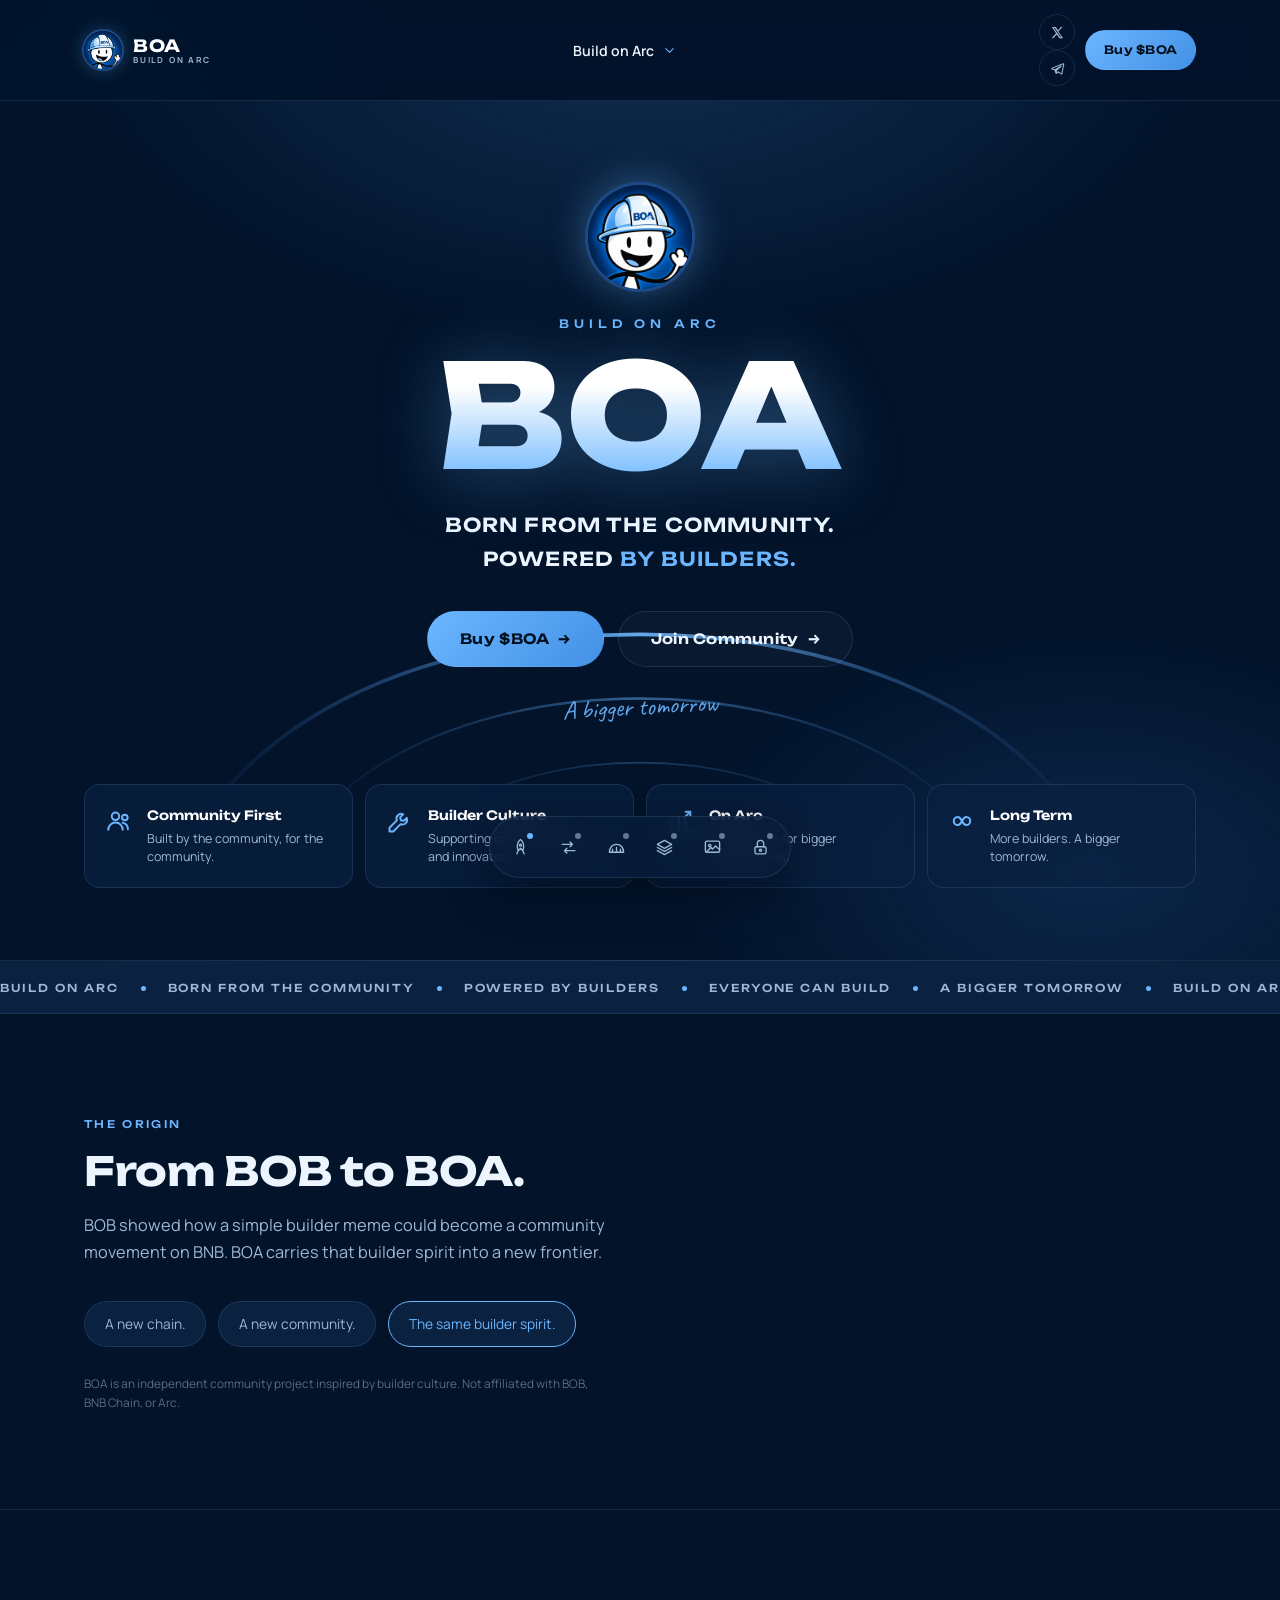
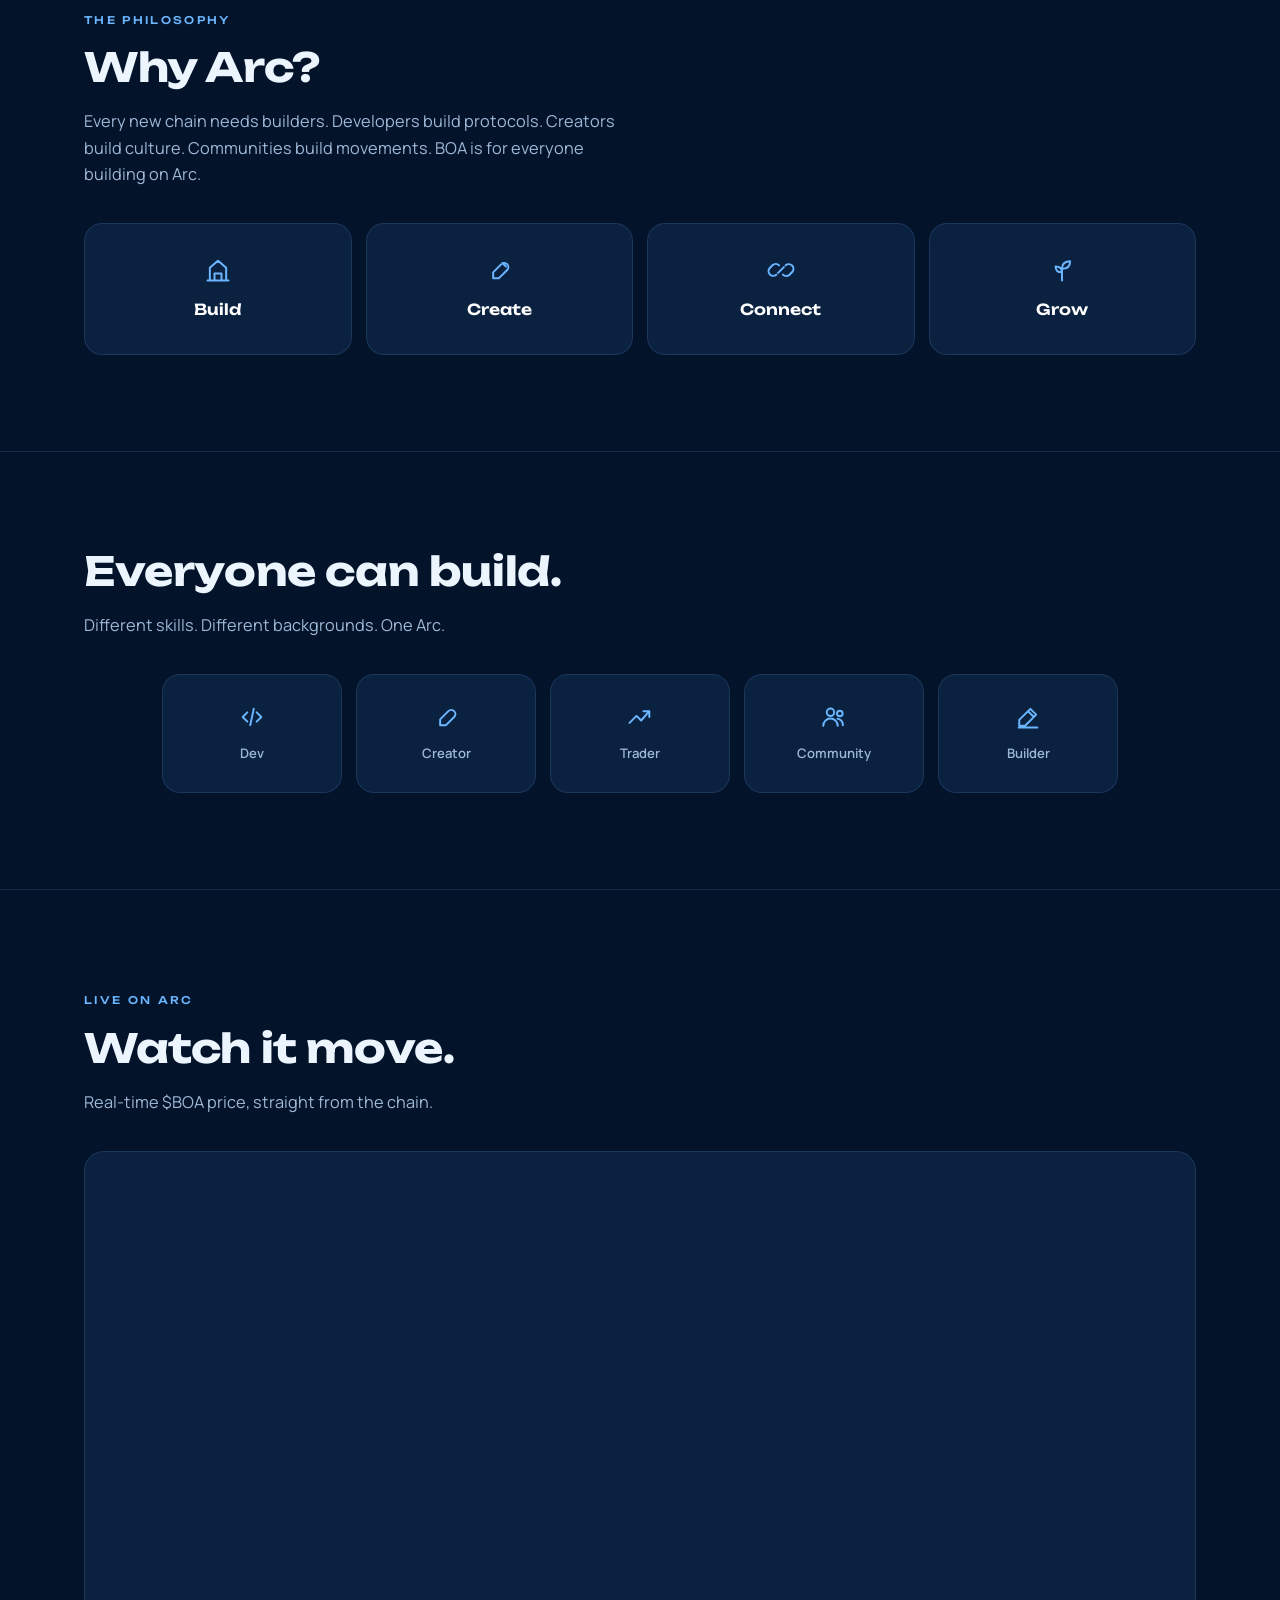
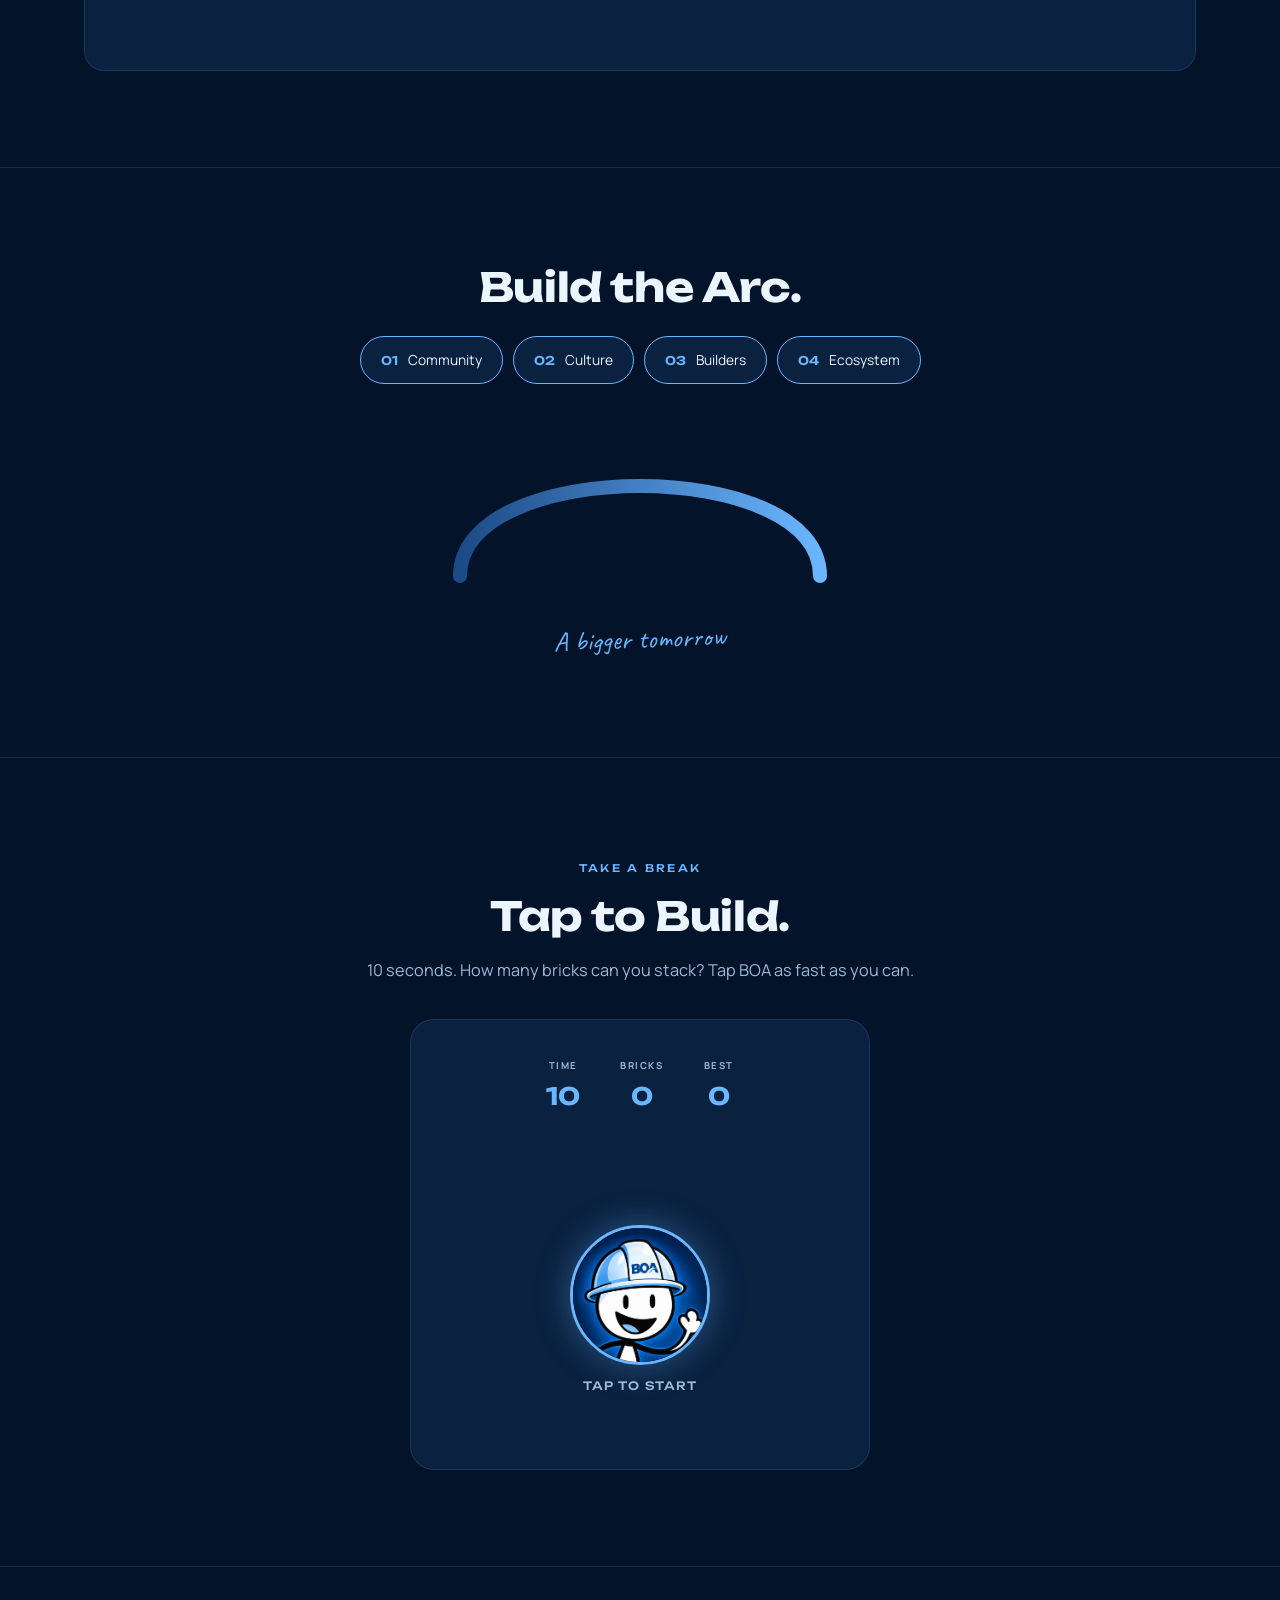
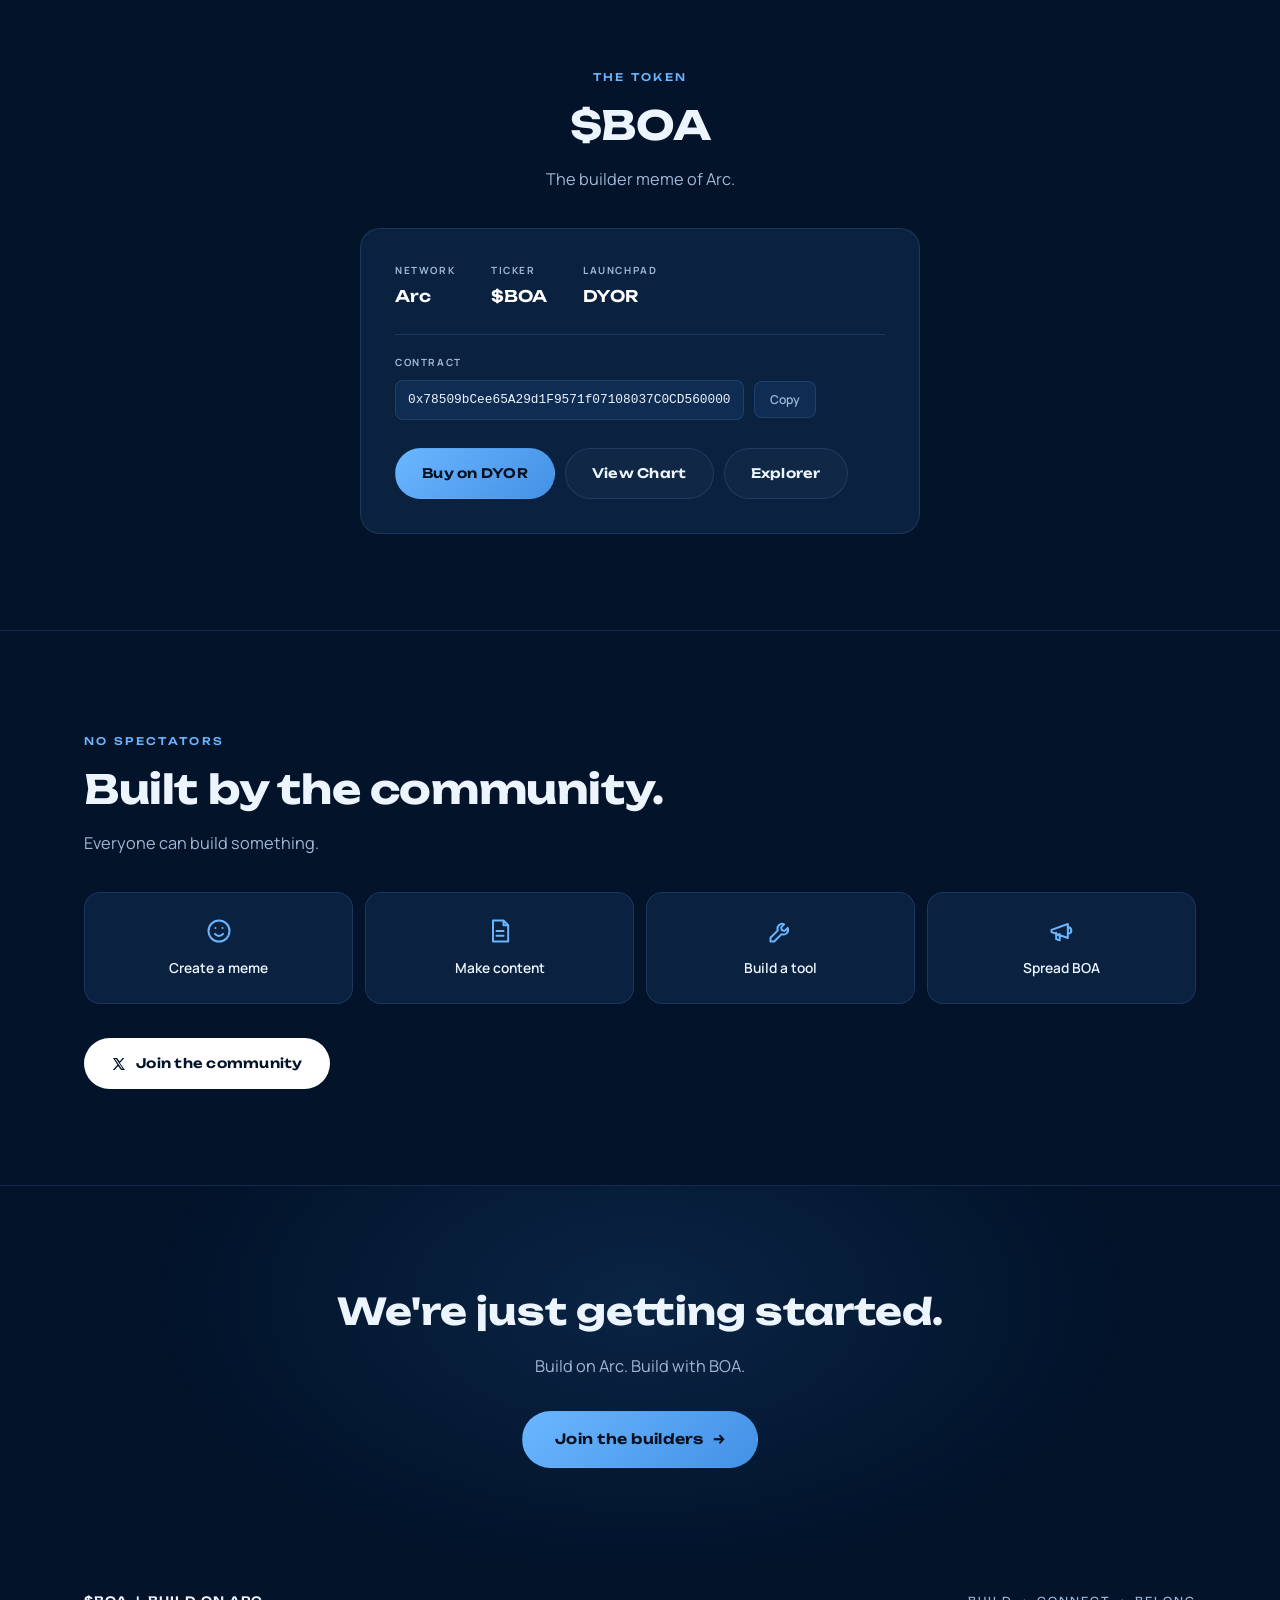
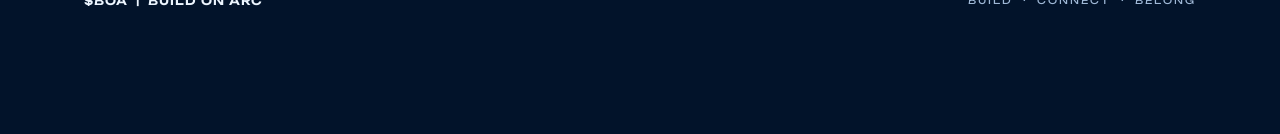
==== index.html @ 0dcde35c "Add floating utility dock + cache-busting (the screenshots were showing a stale deploy) New floating" ====
<!DOCTYPE html>
<html lang="en">
<head>
<meta charset="UTF-8">
<meta name="viewport" content="width=device-width, initial-scale=1">
<title>BOA — Build On Arc</title>
<meta name="description" content="BOA is a community builder-meme on Circle's Arc chain. Born from the community, powered by builders.">
<meta property="og:title" content="BOA — Build On Arc">
<meta property="og:description" content="Born from the community. Powered by builders. Built on Arc.">
<meta property="og:image" content="images/mascot.jpg">
<meta property="og:type" content="website">
<meta name="twitter:card" content="summary_large_image">
<link rel="icon" href="images/favicon.png">
<link rel="preconnect" href="https://fonts.googleapis.com">
<link rel="preconnect" href="https://fonts.gstatic.com" crossorigin>
<link href="https://fonts.googleapis.com/css2?family=Unbounded:wght@500;600;700;800&family=Manrope:wght@400;500;600;700&family=Caveat:wght@600&display=swap" rel="stylesheet">
<link rel="stylesheet" href="style.css?v=3">
</head>
<body>

<div class="bg-glow bg-glow-1" aria-hidden="true"></div>
<div class="bg-glow bg-glow-2" aria-hidden="true"></div>

<header class="site-header" id="top">
  <div class="header-inner">
    <a class="brand" href="#top">
      <img class="brand-icon" src="images/favicon.png" alt="">
      <span class="brand-text"><span class="brand-mark">BOA</span><span class="brand-tag">BUILD ON ARC</span></span>
    </a>

    <div class="nav-dropdown" id="nav-dropdown">
      <button type="button" class="nav-dropdown-trigger" id="nav-dropdown-trigger" aria-expanded="false" aria-controls="nav-dropdown-panel">
        Build on Arc
        <svg viewBox="0 0 24 24" class="ic nav-caret"><path d="M6 9l6 6 6-6"/></svg>
      </button>
      <div class="nav-dropdown-panel" id="nav-dropdown-panel">
        <div class="nav-dropdown-head">
          <span class="nav-dropdown-eyebrow">Day 1 — building in public</span>
          <p class="nav-dropdown-lede">One utility at a time, over the next month. Build → test → ship → repeat.</p>
        </div>
        <div class="nav-dropdown-list">
          <div class="nav-item">
            <svg viewBox="0 0 24 24" class="ic ic-lg"><path d="M12 2c2.5 2 4 5.5 4 9 0 1.8-.5 3.4-1.3 4.7L12 13l-2.7 2.7C8.5 14.4 8 12.8 8 11c0-3.5 1.5-7 4-9z"/><circle cx="12" cy="9" r="1.3"/><path d="M9 16l-1.5 4M15 16l1.5 4"/></svg>
            <div class="nav-item-body">
              <span class="nav-item-title">Launchpad<span class="status-badge status-soon">Coming soon</span></span>
              <span class="nav-item-text">Launch infrastructure for new tokens on Arc.</span>
            </div>
          </div>
          <div class="nav-item">
            <svg viewBox="0 0 24 24" class="ic ic-lg"><rect x="3" y="4" width="18" height="14" rx="2"/><circle cx="8.5" cy="9.5" r="1.5"/><path d="M21 15l-5-5-4 4-2-2-6 6"/></svg>
            <div class="nav-item-body">
              <span class="nav-item-title">NFT Tools<span class="status-badge status-progress">Under construction</span></span>
              <span class="nav-item-text">Creation and launch tools for NFTs on Arc.</span>
            </div>
          </div>
          <div class="nav-item">
            <svg viewBox="0 0 24 24" class="ic ic-lg"><path d="M4 8h13M17 8l-3-3M17 8l-3 3M20 16H7M7 16l3 3M7 16l3-3"/></svg>
            <div class="nav-item-body">
              <span class="nav-item-title">Swap<span class="status-badge status-progress">Under construction</span></span>
              <span class="nav-item-text">A simple, native way to trade on Arc.</span>
            </div>
          </div>
          <div class="nav-item">
            <svg viewBox="0 0 24 24" class="ic ic-lg"><path d="M3 18c0-6 4-10 9-10s9 4 9 10M3 18h18M7 18v-4M12 18v-6M17 18v-4"/></svg>
            <div class="nav-item-body">
              <span class="nav-item-title">Bridge<span class="status-badge status-progress">Under construction</span></span>
              <span class="nav-item-text">Move assets in and out of Arc.</span>
            </div>
          </div>
          <div class="nav-item">
            <svg viewBox="0 0 24 24" class="ic ic-lg"><path d="M12 3 3 8l9 5 9-5-9-5z"/><path d="M3 12l9 5 9-5"/><path d="M3 16l9 5 9-5"/></svg>
            <div class="nav-item-body">
              <span class="nav-item-title">Staking<span class="status-badge status-progress">Under construction</span></span>
              <span class="nav-item-text">Put assets to work on Arc.</span>
            </div>
          </div>
          <div class="nav-item">
            <svg viewBox="0 0 24 24" class="ic ic-lg"><rect x="5" y="11" width="14" height="9" rx="2"/><path d="M8 11V7a4 4 0 0 1 8 0v4"/><circle cx="12" cy="15.5" r="1.4"/></svg>
            <div class="nav-item-body">
              <span class="nav-item-title">Lockups &amp; Vesting<span class="status-badge status-progress">Under construction</span></span>
              <span class="nav-item-text">Token lockups and vesting schedules.</span>
            </div>
          </div>
        </div>
        <a class="nav-dropdown-foot" href="https://x.com/BOAonarc" target="_blank" rel="noopener">
          Follow the build on X
          <svg viewBox="0 0 24 24" class="ic ic-fill"><path d="M17.2 3H20l-6.6 7.5L21 21h-5.8l-4.6-6-5.2 6H2.6l7-8L3 3h6l4.1 5.4L17.2 3zm-1 16h1.6L7.7 4.6H6L16.2 19z"/></svg>
        </a>
      </div>
    </div>

    <div class="header-actions">
      <div class="header-socials">
        <a class="icon-btn" href="https://x.com/BOAonarc" target="_blank" rel="noopener" aria-label="BOA on X">
          <svg viewBox="0 0 24 24" class="ic ic-fill"><path d="M17.2 3H20l-6.6 7.5L21 21h-5.8l-4.6-6-5.2 6H2.6l7-8L3 3h6l4.1 5.4L17.2 3zm-1 16h1.6L7.7 4.6H6L16.2 19z"/></svg>
        </a>
        <a class="icon-btn" href="https://t.me/BOAonarc" target="_blank" rel="noopener" aria-label="BOA on Telegram">
          <svg viewBox="0 0 24 24" class="ic"><path d="M21 4.5 3.3 11.4c-.9.35-.86 1.1.05 1.35l4.4 1.37 1.68 5.15c.25.7.9.77 1.37.3l2.4-2.34 4.6 3.4c.62.38 1.2.14 1.37-.6L21.9 5.6c.22-.9-.32-1.36-.9-1.1zM8.3 13.9l9.1-5.7c.4-.25.5-.1.2.17l-7.4 6.7-.3 3.1-1.6-4.27z"/></svg>
        </a>
      </div>
      <a class="btn btn-primary btn-small" href="https://dyorswap.org/token?address=0x78509bCee65A29d1F9571f07108037C0CD560000&chainId=5042" target="_blank" rel="noopener">Buy $BOA</a>
    </div>
  </div>
</header>

<!-- ============ HERO — fully coded, no artwork image ============ -->
<section class="hero">
  <div class="hero-arc" aria-hidden="true">
    <svg viewBox="0 0 900 420" preserveAspectRatio="xMidYMax meet">
      <defs>
        <linearGradient id="heroArcGrad" x1="0" y1="1" x2="1" y2="1">
          <stop offset="0" stop-color="#1c4a86" stop-opacity=".0"/>
          <stop offset=".5" stop-color="#6bb6ff"/>
          <stop offset="1" stop-color="#1c4a86" stop-opacity=".0"/>
        </linearGradient>
      </defs>
      <path d="M60 420 C 60 60, 840 60, 840 420" fill="none" stroke="url(#heroArcGrad)" stroke-width="3"/>
      <path d="M140 420 C 140 130, 760 130, 760 420" fill="none" stroke="url(#heroArcGrad)" stroke-width="2" opacity=".55"/>
      <path d="M220 420 C 220 200, 680 200, 680 420" fill="none" stroke="url(#heroArcGrad)" stroke-width="1.5" opacity=".3"/>
    </svg>
  </div>

  <div class="wrap hero-inner">
    <img class="hero-mascot" src="images/favicon.png" alt="BOA mascot">
    <div class="hero-kicker">Build on Arc</div>
    <h1 class="hero-wordmark">BOA</h1>
    <p class="hero-sub">Born from the community.<br>Powered <span>by builders.</span></p>
    <div class="hero-cta-row">
      <a class="btn btn-primary btn-large" href="https://dyorswap.org/token?address=0x78509bCee65A29d1F9571f07108037C0CD560000&chainId=5042" target="_blank" rel="noopener">Buy $BOA <span class="btn-arrow">→</span></a>
      <a class="btn btn-ghost btn-large" href="https://t.me/BOAonarc" target="_blank" rel="noopener">Join Community <span class="btn-arrow">→</span></a>
    </div>
    <div class="hero-script">A bigger tomorrow</div>
  </div>

  <div class="wrap">
    <div class="hero-cards">
      <div class="hero-card">
        <svg viewBox="0 0 24 24" class="ic ic-lg"><circle cx="9" cy="8" r="3.2"/><path d="M2.8 19.5c0-3.4 2.8-6.2 6.2-6.2s6.2 2.8 6.2 6.2"/><circle cx="17" cy="9" r="2.4"/><path d="M15 13.4c2.6.6 4.6 2.9 4.6 5.7"/></svg>
        <div class="hero-card-body"><span class="hero-card-title">Community First</span><span class="hero-card-text">Built by the community, for the community.</span></div>
      </div>
      <div class="hero-card">
        <svg viewBox="0 0 24 24" class="ic ic-lg"><path d="M14.7 6.3a4 4 0 0 0-5.4 5.2L3 17.8V21h3.2l6.3-6.3a4 4 0 0 0 5.2-5.4l-2.6 2.6-2.4-.6-.6-2.4 2.6-2.6z"/></svg>
        <div class="hero-card-body"><span class="hero-card-title">Builder Culture</span><span class="hero-card-text">Supporting creators, builders and innovators.</span></div>
      </div>
      <div class="hero-card">
        <svg viewBox="0 0 24 24" class="ic ic-lg"><path d="M4 20V14M10 20V9M16 20V12M22 20H2M16 4l4 0 0 4M20 4l-6 6"/></svg>
        <div class="hero-card-body"><span class="hero-card-title">On Arc</span><span class="hero-card-text">A new home for bigger opportunities.</span></div>
      </div>
      <div class="hero-card">
        <svg viewBox="0 0 24 24" class="ic ic-lg"><path d="M8.5 8.5c-4.7 0-4.7 7 0 7 3.5 0 3.5-7 7-7 4.7 0 4.7 7 0 7-3.5 0-3.5-7-7-7z"/></svg>
        <div class="hero-card-body"><span class="hero-card-title">Long Term</span><span class="hero-card-text">More builders. A bigger tomorrow.</span></div>
      </div>
    </div>
  </div>
</section>

<!-- ============ MARQUEE ============ -->
<div class="marquee" aria-hidden="true">
  <div class="marquee-track">
    <span>Build on Arc</span><span class="dot"></span>
    <span>Born from the community</span><span class="dot"></span>
    <span>Powered by builders</span><span class="dot"></span>
    <span>Everyone can build</span><span class="dot"></span>
    <span>A bigger tomorrow</span><span class="dot"></span>
    <span>Build on Arc</span><span class="dot"></span>
    <span>Born from the community</span><span class="dot"></span>
    <span>Powered by builders</span><span class="dot"></span>
    <span>Everyone can build</span><span class="dot"></span>
    <span>A bigger tomorrow</span><span class="dot"></span>
  </div>
</div>

<!-- ============ STORY — why BOA ============ -->
<section class="section story-section reveal" id="story">
  <div class="wrap">
    <span class="eyebrow">The origin</span>
    <h2 class="section-title">From BOB to BOA.</h2>
    <p class="lede">BOB showed how a simple builder meme could become a community movement on BNB. BOA carries that builder spirit into a new frontier.</p>
    <div class="story-row">
      <div class="story-chip">A new chain.</div>
      <div class="story-chip">A new community.</div>
      <div class="story-chip story-chip-accent">The same builder spirit.</div>
    </div>
    <p class="disclaimer">BOA is an independent community project inspired by builder culture. Not affiliated with BOB, BNB Chain, or Arc.</p>
  </div>
</section>

<!-- ============ WHY ARC ============ -->
<section class="section why-section reveal">
  <div class="wrap">
    <span class="eyebrow">The philosophy</span>
    <h2 class="section-title">Why Arc?</h2>
    <p class="lede">Every new chain needs builders. Developers build protocols. Creators build culture. Communities build movements. BOA is for everyone building on Arc.</p>
    <div class="pillar-row">
      <div class="pillar-card">
        <svg viewBox="0 0 24 24" class="ic ic-lg"><path d="M3 21h18M5 21V10l7-6 7 6v11M9 21v-6h6v6"/></svg>
        <span class="pillar-word">Build</span>
      </div>
      <div class="pillar-card">
        <svg viewBox="0 0 24 24" class="ic ic-lg"><path d="M12 19l7-7a3.5 3.5 0 0 0-5-5l-7 7v5h5zM15 6l3 3"/></svg>
        <span class="pillar-word">Create</span>
      </div>
      <div class="pillar-card">
        <svg viewBox="0 0 24 24" class="ic ic-lg"><path d="M9.5 14.5 14.5 9.5M8 16a4 4 0 0 1-5.6-5.7l2.3-2.4A4 4 0 0 1 10.4 8M16 8a4 4 0 0 1 5.6 5.7l-2.3 2.4a4 4 0 0 1-5.7-.1"/></svg>
        <span class="pillar-word">Connect</span>
      </div>
      <div class="pillar-card">
        <svg viewBox="0 0 24 24" class="ic ic-lg"><path d="M12 21V11M12 11c0-4 2.5-6.5 7-6.5 0 4-2.5 6.5-7 6.5zM12 14c0-3-2-5-5.5-5 0 3 2 5 5.5 5z"/></svg>
        <span class="pillar-word">Grow</span>
      </div>
    </div>
  </div>
</section>

<!-- ============ BUILDER ROLES ============ -->
<section class="section builder-section reveal">
  <div class="wrap">
    <h2 class="section-title">Everyone can build.</h2>
    <p class="lede">Different skills. Different backgrounds. One Arc.</p>
    <div class="role-row">
      <div class="role-card">
        <svg viewBox="0 0 24 24" class="ic ic-lg"><path d="M8 8 4 12l4 4M16 8l4 4-4 4M13.5 5l-3 14"/></svg>
        <span class="role-label">Dev</span>
      </div>
      <div class="role-card">
        <svg viewBox="0 0 24 24" class="ic ic-lg"><path d="M12 19l7-7a3.5 3.5 0 0 0-5-5l-7 7v5h5z"/></svg>
        <span class="role-label">Creator</span>
      </div>
      <div class="role-card">
        <svg viewBox="0 0 24 24" class="ic ic-lg"><path d="M3 17l6-6 4 4 7-8M20 7h-5M20 7v5"/></svg>
        <span class="role-label">Trader</span>
      </div>
      <div class="role-card">
        <svg viewBox="0 0 24 24" class="ic ic-lg"><circle cx="9" cy="8" r="3.2"/><path d="M2.8 19.5c0-3.4 2.8-6.2 6.2-6.2s6.2 2.8 6.2 6.2"/><circle cx="17" cy="9" r="2.4"/><path d="M15 13.4c2.6.6 4.6 2.9 4.6 5.7"/></svg>
        <span class="role-label">Community</span>
      </div>
      <div class="role-card">
        <svg viewBox="0 0 24 24" class="ic ic-lg"><path d="M14 5l5 5-9.5 9.5H4.5V14.5L14 5zM12 7l5 5M4 21h16"/></svg>
        <span class="role-label">Builder</span>
      </div>
    </div>
  </div>
</section>

<!-- ============ LIVE CHART ============ -->
<section class="section chart-section reveal" id="chart">
  <div class="wrap">
    <span class="eyebrow">Live on Arc</span>
    <h2 class="section-title">Watch it move.</h2>
    <p class="lede">Real-time $BOA price, straight from the chain.</p>
    <div class="chart-frame">
      <iframe
        src="https://dexscreener.com/arc/0x78509bcee65a29d1f9571f07108037c0cd560000?embed=1&theme=dark&trades=0&info=0"
        title="$BOA live chart" loading="lazy"></iframe>
    </div>
  </div>
</section>

<!-- ============ BUILD THE ARC — scroll reveal ============ -->
<section class="section arc-build-section reveal" id="build">
  <div class="wrap">
    <h2 class="section-title">Build the Arc.</h2>
    <div class="arc-steps" id="arc-steps">
      <div class="arc-step"><span class="arc-step-num">01</span><span class="arc-step-label">Community</span></div>
      <div class="arc-step"><span class="arc-step-num">02</span><span class="arc-step-label">Culture</span></div>
      <div class="arc-step"><span class="arc-step-num">03</span><span class="arc-step-label">Builders</span></div>
      <div class="arc-step"><span class="arc-step-num">04</span><span class="arc-step-label">Ecosystem</span></div>
    </div>
    <div class="arc-graphic" aria-hidden="true">
      <svg viewBox="0 0 400 160" class="arc-svg"><path d="M20 150 C 20 30, 380 30, 380 150" fill="none" stroke="url(#arcGrad)" stroke-width="14" stroke-linecap="round"/><defs><linearGradient id="arcGrad" x1="0" y1="0" x2="1" y2="0"><stop offset="0" stop-color="#1c4a86"/><stop offset="1" stop-color="#6bb6ff"/></linearGradient></defs></svg>
    </div>
    <p class="arc-tagline">A bigger tomorrow</p>
  </div>
</section>

<!-- ============ MINI GAME ============ -->
<section class="section game-section reveal" id="play">
  <div class="wrap">
    <span class="eyebrow">Take a break</span>
    <h2 class="section-title">Tap to Build.</h2>
    <p class="lede">10 seconds. How many bricks can you stack? Tap BOA as fast as you can.</p>

    <div class="game-box">
      <div class="game-stats">
        <div class="game-stat"><span class="game-stat-label">Time</span><span class="game-stat-value" id="game-time">10</span></div>
        <div class="game-stat"><span class="game-stat-label">Bricks</span><span class="game-stat-value" id="game-score">0</span></div>
        <div class="game-stat"><span class="game-stat-label">Best</span><span class="game-stat-value" id="game-best">0</span></div>
      </div>

      <div class="game-tower" id="game-tower"></div>

      <button type="button" class="game-tap" id="game-tap">
        <img src="images/mascot.jpg" alt="Tap BOA to build" id="game-mascot">
        <span class="game-tap-hint" id="game-hint">Tap to start</span>
      </button>

      <p class="game-result" id="game-result"></p>
    </div>
  </div>
</section>

<!-- ============ $BOA TOKEN ============ -->
<section class="section token-section reveal" id="token">
  <div class="wrap">
    <span class="eyebrow">The token</span>
    <h2 class="section-title">$BOA</h2>
    <p class="lede">The builder meme of Arc.</p>

    <div class="token-card">
      <div class="token-row">
        <div class="token-field"><span class="token-field-label">Network</span><span class="token-field-value">Arc</span></div>
        <div class="token-field"><span class="token-field-label">Ticker</span><span class="token-field-value">$BOA</span></div>
        <div class="token-field"><span class="token-field-label">Launchpad</span><span class="token-field-value">DYOR</span></div>
      </div>
      <div class="token-ca-row">
        <span class="token-field-label">Contract</span>
        <div class="token-ca-line">
          <code class="token-ca" id="token-ca">0x78509bCee65A29d1F9571f07108037C0CD560000</code>
          <button type="button" class="btn-copy" id="copy-ca-btn">Copy</button>
        </div>
      </div>
      <div class="token-btn-row">
        <a class="btn btn-primary" href="https://dyorswap.org/token?address=0x78509bCee65A29d1F9571f07108037C0CD560000&chainId=5042" target="_blank" rel="noopener">Buy on DYOR</a>
        <a class="btn btn-ghost" href="#chart">View Chart</a>
        <a class="btn btn-ghost" href="https://explorer.arc.io/address/0x78509bCee65A29d1F9571f07108037C0CD560000" target="_blank" rel="noopener">Explorer</a>
      </div>
    </div>
  </div>
</section>

<!-- ============ COMMUNITY ============ -->
<section class="section community-section reveal" id="community">
  <div class="wrap">
    <span class="eyebrow">No spectators</span>
    <h2 class="section-title">Built by the community.</h2>
    <p class="lede">Everyone can build something.</p>
    <div class="community-grid">
      <div class="community-card">
        <svg viewBox="0 0 24 24" class="ic ic-lg"><circle cx="12" cy="12" r="9"/><path d="M8.5 14.5c1 1.2 2.2 1.8 3.5 1.8s2.5-.6 3.5-1.8M9 9.5h.01M15 9.5h.01"/></svg>
        Create a meme
      </div>
      <div class="community-card">
        <svg viewBox="0 0 24 24" class="ic ic-lg"><path d="M6 3h9l4 4v14H6zM15 3v4h4M9 12h6M9 16h6"/></svg>
        Make content
      </div>
      <div class="community-card">
        <svg viewBox="0 0 24 24" class="ic ic-lg"><path d="M14.7 6.3a4 4 0 0 0-5.4 5.2L3 17.8V21h3.2l6.3-6.3a4 4 0 0 0 5.2-5.4l-2.6 2.6-2.4-.6-.6-2.4 2.6-2.6z"/></svg>
        Build a tool
      </div>
      <div class="community-card">
        <svg viewBox="0 0 24 24" class="ic ic-lg"><path d="M3 11l14-5v12L3 13v-2zM17 8.5c2 .4 3 1.6 3 3s-1 2.6-3 3M7 13.5V19l3 1v-5.5"/></svg>
        Spread BOA
      </div>
    </div>
    <a class="btn btn-x" href="https://x.com/BOAonarc" target="_blank" rel="noopener">
      <svg viewBox="0 0 24 24" class="ic ic-fill"><path d="M17.2 3H20l-6.6 7.5L21 21h-5.8l-4.6-6-5.2 6H2.6l7-8L3 3h6l4.1 5.4L17.2 3zm-1 16h1.6L7.7 4.6H6L16.2 19z"/></svg>
      Join the community
    </a>
  </div>
</section>

<!-- ============ FINAL CTA ============ -->
<section class="section final-section reveal">
  <div class="wrap">
    <h2 class="final-title">We're just getting started.</h2>
    <p class="final-sub">Build on Arc. Build with BOA.</p>
    <a class="btn btn-primary btn-large" href="https://x.com/BOAonarc" target="_blank" rel="noopener">Join the builders <span class="btn-arrow">→</span></a>
  </div>
</section>

<!-- ============ Floating utility dock ============ -->
<nav class="dock" id="dock" aria-label="BOA utilities">
  <button type="button" class="dock-item" data-status="soon" aria-label="Launchpad — Coming soon">
    <svg viewBox="0 0 24 24" class="ic"><path d="M12 2c2.5 2 4 5.5 4 9 0 1.8-.5 3.4-1.3 4.7L12 13l-2.7 2.7C8.5 14.4 8 12.8 8 11c0-3.5 1.5-7 4-9z"/><circle cx="12" cy="9" r="1.3"/><path d="M9 16l-1.5 4M15 16l1.5 4"/></svg>
    <span class="dock-dot dock-dot-soon"></span>
    <span class="dock-tip">Launchpad<em>Coming soon</em></span>
  </button>
  <button type="button" class="dock-item" data-status="progress" aria-label="Swap — Under construction">
    <svg viewBox="0 0 24 24" class="ic"><path d="M4 8h13M17 8l-3-3M17 8l-3 3M20 16H7M7 16l3 3M7 16l3-3"/></svg>
    <span class="dock-dot"></span>
    <span class="dock-tip">Swap<em>Under construction</em></span>
  </button>
  <button type="button" class="dock-item" data-status="progress" aria-label="Bridge — Under construction">
    <svg viewBox="0 0 24 24" class="ic"><path d="M3 18c0-6 4-10 9-10s9 4 9 10M3 18h18M7 18v-4M12 18v-6M17 18v-4"/></svg>
    <span class="dock-dot"></span>
    <span class="dock-tip">Bridge<em>Under construction</em></span>
  </button>
  <button type="button" class="dock-item" data-status="progress" aria-label="Staking — Under construction">
    <svg viewBox="0 0 24 24" class="ic"><path d="M12 3 3 8l9 5 9-5-9-5z"/><path d="M3 12l9 5 9-5"/><path d="M3 16l9 5 9-5"/></svg>
    <span class="dock-dot"></span>
    <span class="dock-tip">Staking<em>Under construction</em></span>
  </button>
  <button type="button" class="dock-item" data-status="progress" aria-label="NFT Tools — Under construction">
    <svg viewBox="0 0 24 24" class="ic"><rect x="3" y="4" width="18" height="14" rx="2"/><circle cx="8.5" cy="9.5" r="1.5"/><path d="M21 15l-5-5-4 4-2-2-6 6"/></svg>
    <span class="dock-dot"></span>
    <span class="dock-tip">NFT Tools<em>Under construction</em></span>
  </button>
  <button type="button" class="dock-item" data-status="progress" aria-label="Lockups &amp; Vesting — Under construction">
    <svg viewBox="0 0 24 24" class="ic"><rect x="5" y="11" width="14" height="9" rx="2"/><path d="M8 11V7a4 4 0 0 1 8 0v4"/><circle cx="12" cy="15.5" r="1.4"/></svg>
    <span class="dock-dot"></span>
    <span class="dock-tip">Lockups<em>Under construction</em></span>
  </button>
</nav>

<footer class="site-footer">
  <div class="wrap footer-inner">
    <span class="footer-brand">$BOA&nbsp;&nbsp;|&nbsp;&nbsp;BUILD ON ARC</span>
    <span class="footer-ticker">BUILD&nbsp;&nbsp;·&nbsp;&nbsp;CONNECT&nbsp;&nbsp;·&nbsp;&nbsp;BELONG</span>
  </div>
</footer>

<script src="script.js?v=3"></script>
</body>
</html>
---- style.css ----
:root{
  --navy-deep:#02132a;
  --navy:#071c38;
  --navy-mid:#0d2b52;
  --panel:#0a2140;
  --panel-hi:#0f2c52;
  --line:rgba(120,170,230,.16);
  --ice:#ecf5fe;
  --ice-dim:#9fb8d6;
  --blue:#4391e6;
  --blue-bright:#6bb6ff;
  --blue-deep:#1c4a86;
  --maxw:1160px;
  --font-body:'Manrope',sans-serif;
  --font-display:'Unbounded',sans-serif;
  --font-script:'Caveat',cursive;
}

*{box-sizing:border-box;}
html{scroll-behavior:smooth;}
body{
  margin:0;background:var(--navy-deep);color:var(--ice);
  font-family:var(--font-body);line-height:1.6;
  -webkit-font-smoothing:antialiased;overflow-x:hidden;position:relative;
  padding-bottom:96px; /* keeps the floating dock from covering the footer */
}
img{max-width:100%;display:block;}
a{color:inherit;text-decoration:none;}
.wrap{max-width:var(--maxw);margin:0 auto;padding:0 24px;position:relative;}

/* ---------- inline SVG icons ---------- */
.ic{width:22px;height:22px;fill:none;stroke:currentColor;stroke-width:1.7;stroke-linecap:round;stroke-linejoin:round;flex-shrink:0;}
.ic-lg{width:28px;height:28px;}
.ic-fill{fill:currentColor;stroke:none;}

/* ---------- ambient background glow ---------- */
.bg-glow{position:fixed;border-radius:50%;filter:blur(90px);pointer-events:none;z-index:0;opacity:.5;}
.bg-glow-1{width:500px;height:500px;background:radial-gradient(circle,rgba(67,145,230,.35),transparent 70%);top:-150px;left:-150px;animation:drift1 22s ease-in-out infinite;}
.bg-glow-2{width:600px;height:600px;background:radial-gradient(circle,rgba(107,182,255,.22),transparent 70%);bottom:10%;right:-200px;animation:drift2 26s ease-in-out infinite;}
@keyframes drift1{0%,100%{transform:translate(0,0);}50%{transform:translate(60px,80px);}}
@keyframes drift2{0%,100%{transform:translate(0,0);}50%{transform:translate(-70px,-50px);}}
@media (prefers-reduced-motion:reduce){.bg-glow,.marquee-track,.hero-mascot,.arc-graphic{animation:none !important;}}

header,.hero,.marquee,.section,footer{position:relative;z-index:1;}

/* ---------- scroll-reveal (progressive enhancement, visible by default) ---------- */
.reveal{transition:opacity .7s ease,transform .7s ease;}
.reveal.reveal-pending{opacity:0;transform:translateY(28px);}
.reveal.is-visible{opacity:1;transform:translateY(0);}

/* ---------- shared section rhythm ---------- */
.section{padding:96px 0;border-bottom:1px solid var(--line);}
.eyebrow{
  display:inline-block;font-family:var(--font-display);font-size:.66rem;font-weight:500;
  letter-spacing:.22em;text-transform:uppercase;color:var(--blue-bright);margin-bottom:16px;
}
.section-title{
  font-family:var(--font-display);font-weight:700;font-size:2.2rem;font-size:clamp(1.7rem,3.4vw,2.5rem);
  letter-spacing:-.01em;line-height:1.15;margin:0 0 18px;color:var(--ice);
}
.lede{font-size:1.02rem;color:var(--ice-dim);max-width:560px;margin:0 0 36px;}

/* ---------- buttons ---------- */
.btn{
  display:inline-flex;align-items:center;gap:9px;font-family:var(--font-display);font-weight:600;
  font-size:.82rem;letter-spacing:.02em;padding:14px 26px;border-radius:100px;cursor:pointer;border:1px solid transparent;
  transition:transform .15s ease,background .15s ease,border-color .15s ease,box-shadow .15s ease;
}
.btn:hover{transform:translateY(-2px);}
.btn-arrow{transition:transform .15s ease;}
.btn:hover .btn-arrow{transform:translateX(3px);}
.btn-primary{background:linear-gradient(135deg,var(--blue-bright),var(--blue));color:#03101f;}
.btn-primary:hover{background:linear-gradient(135deg,#82c3ff,#5a9fee);box-shadow:0 8px 24px rgba(67,145,230,.35);}
.btn-ghost{background:rgba(255,255,255,.03);border-color:var(--line);color:var(--ice);}
.btn-ghost:hover{border-color:var(--blue-bright);color:var(--blue-bright);}
.btn-small{padding:10px 18px;font-size:.72rem;}
.btn-large{padding:16px 32px;font-size:.88rem;}
.btn-x{background:#fff;color:#02132a;}
.btn-x:hover{background:var(--blue-bright);color:#03101f;}
.btn-x .ic-fill{width:16px;height:16px;}

/* ---------- header ---------- */
.site-header{
  position:sticky;top:0;z-index:50;background:rgba(2,19,42,.86);backdrop-filter:blur(10px);
  border-bottom:1px solid var(--line);
}
.header-inner{
  max-width:var(--maxw);margin:0 auto;padding:14px 24px;
  display:flex;align-items:center;justify-content:space-between;gap:20px;
}
.brand{display:flex;align-items:center;gap:11px;}
.brand-icon{width:38px;height:38px;border-radius:50%;box-shadow:0 0 0 2px var(--blue-deep),0 0 18px rgba(107,182,255,.35);}
.brand-text{display:flex;flex-direction:column;line-height:1.15;}
.brand-mark{font-family:var(--font-display);font-weight:700;font-size:1.05rem;letter-spacing:.03em;color:#fff;}
.brand-tag{font-size:.52rem;font-weight:700;letter-spacing:.22em;color:var(--ice-dim);}
.header-actions{display:flex;align-items:center;gap:10px;}
.icon-btn{
  width:36px;height:36px;border-radius:50%;border:1px solid var(--line);
  display:flex;align-items:center;justify-content:center;color:var(--ice-dim);
  transition:border-color .15s,color .15s,transform .15s;
}
.icon-btn .ic{width:15px;height:15px;}
.icon-btn:hover{border-color:var(--blue-bright);color:var(--blue-bright);transform:translateY(-2px);}

/* ---------- "Build on Arc" nav dropdown ---------- */
.nav-dropdown{position:relative;}
.nav-dropdown-trigger{
  display:flex;align-items:center;gap:8px;background:none;border:1px solid transparent;cursor:pointer;
  font-family:var(--font-body);font-size:.88rem;font-weight:600;color:var(--ice);
  padding:9px 16px;border-radius:100px;transition:border-color .15s,background .15s;
}
.nav-dropdown-trigger:hover,.nav-dropdown.is-open .nav-dropdown-trigger{
  border-color:var(--line);background:var(--panel);
}
.nav-caret{width:15px;height:15px;color:var(--blue-bright);transition:transform .2s ease;}
.nav-dropdown.is-open .nav-caret{transform:rotate(180deg);}

.nav-dropdown-panel{
  position:absolute;top:calc(100% + 12px);left:50%;transform:translate(-50%,-8px);
  width:380px;max-width:calc(100vw - 32px);
  background:var(--navy);border:1px solid var(--line);border-radius:20px;
  box-shadow:0 20px 60px rgba(0,10,25,.55);
  padding:22px;opacity:0;visibility:hidden;pointer-events:none;
  transition:opacity .18s ease,transform .18s ease,visibility .18s;
  z-index:60;
}
.nav-dropdown.is-open .nav-dropdown-panel{
  opacity:1;visibility:visible;pointer-events:auto;transform:translate(-50%,0);
}
.nav-dropdown-head{margin-bottom:16px;padding-bottom:16px;border-bottom:1px solid var(--line);}
.nav-dropdown-eyebrow{
  display:block;font-family:var(--font-display);font-size:.62rem;font-weight:600;letter-spacing:.1em;
  text-transform:uppercase;color:var(--blue-bright);margin-bottom:8px;
}
.nav-dropdown-lede{font-size:.82rem;color:var(--ice-dim);margin:0;line-height:1.5;}
.nav-dropdown-list{display:flex;flex-direction:column;gap:4px;max-height:52vh;overflow-y:auto;}
.nav-item{display:flex;gap:13px;align-items:flex-start;padding:11px 8px;border-radius:12px;transition:background .15s;}
.nav-item:hover{background:var(--panel);}
.nav-item .ic-lg{width:22px;height:22px;color:var(--blue-bright);flex-shrink:0;margin-top:1px;}
.nav-item-body{display:flex;flex-direction:column;gap:4px;min-width:0;}
.nav-item-title{display:flex;align-items:center;flex-wrap:wrap;gap:8px;font-weight:600;font-size:.88rem;color:#fff;}
.nav-item-text{font-size:.76rem;color:var(--ice-dim);line-height:1.4;}
.status-badge{
  font-family:var(--font-display);font-size:.56rem;font-weight:600;letter-spacing:.05em;text-transform:uppercase;
  padding:3px 9px;border-radius:100px;white-space:nowrap;
}
.status-progress{background:rgba(159,184,214,.12);color:var(--ice-dim);border:1px solid var(--line);}
.status-soon{background:rgba(107,182,255,.14);color:var(--blue-bright);border:1px solid var(--blue-deep);}
.nav-dropdown-foot{
  display:flex;align-items:center;justify-content:center;gap:8px;margin-top:16px;padding-top:16px;
  border-top:1px solid var(--line);font-family:var(--font-display);font-size:.78rem;font-weight:600;
  color:var(--blue-bright);
}
.nav-dropdown-foot .ic-fill{width:14px;height:14px;}
.nav-dropdown-foot:hover{color:var(--ice);}

/* ---------- hero (coded, no artwork image) ---------- */
.hero{
  position:relative;overflow:hidden;text-align:center;
  padding:84px 0 72px;
  background:
    radial-gradient(900px 500px at 50% -10%, rgba(67,145,230,.22), transparent 65%),
    radial-gradient(700px 420px at 85% 90%, rgba(28,74,134,.35), transparent 60%),
    var(--navy-deep);
  border-bottom:1px solid var(--line);
}
.hero-arc{position:absolute;left:50%;bottom:-4px;transform:translateX(-50%);width:min(1100px,130vw);pointer-events:none;opacity:.9;}
.hero-arc svg{width:100%;height:auto;display:block;}
.hero-inner{display:flex;flex-direction:column;align-items:center;}
.hero-mascot{
  width:104px;height:104px;border-radius:50%;margin-bottom:26px;
  box-shadow:0 0 0 3px var(--blue-deep),0 0 42px rgba(107,182,255,.45);
  animation:mascotFloat 5s ease-in-out infinite;
}
@keyframes mascotFloat{0%,100%{transform:translateY(0);}50%{transform:translateY(-9px);}}
.hero-kicker{
  font-family:var(--font-display);font-weight:500;font-size:.72rem;letter-spacing:.42em;
  text-transform:uppercase;color:var(--blue-bright);margin-bottom:10px;
}
.hero-wordmark{
  font-family:var(--font-display);font-weight:800;
  font-size:7rem;font-size:clamp(4.2rem,14vw,9rem);line-height:1;letter-spacing:.01em;margin:0 0 22px;
  color:#fff;
  filter:drop-shadow(0 6px 34px rgba(107,182,255,.35));
}
/* Gradient fill only where text-clipping is actually supported — a browser
   without it would otherwise render transparent (invisible) text. */
@supports ((-webkit-background-clip:text) or (background-clip:text)){
  .hero-wordmark{
    background:linear-gradient(180deg,#ffffff 30%,var(--blue-bright) 100%);
    -webkit-background-clip:text;background-clip:text;color:transparent;
  }
}
.hero-sub{
  font-family:var(--font-display);font-weight:600;font-size:1.1rem;font-size:clamp(.92rem,2.2vw,1.2rem);
  letter-spacing:.06em;text-transform:uppercase;line-height:1.75;color:var(--ice);margin:0 0 34px;
}
.hero-sub span{color:var(--blue-bright);}
.hero-cta-row{display:flex;gap:14px;flex-wrap:wrap;justify-content:center;margin-bottom:20px;}
.hero-script{
  font-family:var(--font-script);font-size:1.6rem;color:var(--blue-bright);
  transform:rotate(-3deg);opacity:.9;
}
.hero-cards{
  position:relative;display:grid;grid-template-columns:repeat(4,1fr);gap:12px;
  margin-top:56px;text-align:left;
}
.hero-card{
  display:flex;gap:14px;align-items:flex-start;
  background:rgba(10,33,64,.72);backdrop-filter:blur(6px);
  border:1px solid var(--line);border-radius:16px;padding:20px;
  transition:border-color .2s,transform .2s;
}
.hero-card:hover{border-color:var(--blue-bright);transform:translateY(-4px);}
.hero-card .ic-lg{color:var(--blue-bright);margin-top:2px;}
.hero-card-body{display:flex;flex-direction:column;gap:4px;}
.hero-card-title{font-family:var(--font-display);font-weight:600;font-size:.8rem;color:#fff;}
.hero-card-text{font-size:.78rem;color:var(--ice-dim);line-height:1.5;}

/* ---------- floating utility dock ---------- */
.dock{
  position:fixed;left:50%;bottom:22px;transform:translateX(-50%);z-index:45;
  display:flex;align-items:center;gap:4px;
  background:rgba(7,28,56,.78);backdrop-filter:blur(14px);-webkit-backdrop-filter:blur(14px);
  border:1px solid var(--line);border-radius:100px;
  padding:8px;box-shadow:0 16px 40px rgba(0,8,20,.5);
}
.dock-item{
  position:relative;width:44px;height:44px;border-radius:50%;background:none;border:none;cursor:pointer;
  display:flex;align-items:center;justify-content:center;color:var(--ice-dim);
  transition:background .15s,color .15s,transform .15s;
}
.dock-item .ic{width:19px;height:19px;}
.dock-item:hover{background:var(--panel-hi);color:var(--blue-bright);transform:translateY(-3px);}
.dock-dot{position:absolute;top:8px;right:9px;width:6px;height:6px;border-radius:50%;background:var(--ice-dim);opacity:.6;}
.dock-dot-soon{background:var(--blue-bright);opacity:1;}
.dock-tip{
  position:absolute;bottom:calc(100% + 12px);left:50%;transform:translate(-50%,4px);
  background:var(--navy);border:1px solid var(--line);border-radius:10px;padding:8px 12px;
  font-family:var(--font-display);font-size:.68rem;font-weight:600;color:#fff;white-space:nowrap;
  display:flex;flex-direction:column;gap:2px;align-items:center;
  opacity:0;visibility:hidden;pointer-events:none;transition:opacity .15s,transform .15s;
  box-shadow:0 10px 24px rgba(0,8,20,.4);
}
.dock-tip em{font-style:normal;font-size:.6rem;font-weight:500;letter-spacing:.04em;color:var(--ice-dim);text-transform:uppercase;}
.dock-item:hover .dock-tip{opacity:1;visibility:visible;transform:translate(-50%,0);}

/* ---------- marquee ---------- */
.marquee{
  background:var(--panel);border-bottom:1px solid var(--line);overflow:hidden;padding:13px 0;white-space:nowrap;
}
.marquee-track{display:inline-flex;align-items:center;gap:22px;animation:marquee 26s linear infinite;}
.marquee-track span{font-family:var(--font-display);font-weight:500;font-size:.68rem;letter-spacing:.18em;text-transform:uppercase;color:var(--ice-dim);}
.marquee-track .dot{width:5px;height:5px;border-radius:50%;background:var(--blue-bright);flex-shrink:0;}
@keyframes marquee{from{transform:translateX(0);}to{transform:translateX(-50%);}}

/* ---------- story ---------- */
.story-row{display:flex;flex-wrap:wrap;gap:12px;margin-bottom:28px;}
.story-chip{
  padding:11px 20px;border-radius:100px;border:1px solid var(--line);background:var(--panel);
  font-size:.86rem;color:var(--ice-dim);transition:transform .15s,border-color .15s;
}
.story-chip:hover{transform:translateY(-2px);border-color:var(--blue-bright);}
.story-chip-accent{border-color:var(--blue-bright);color:var(--blue-bright);}
.disclaimer{font-size:.74rem;color:var(--ice-dim);opacity:.55;max-width:520px;margin:0;}

/* ---------- why arc: pillars ---------- */
.pillar-row{display:grid;grid-template-columns:repeat(4,1fr);gap:14px;}
.pillar-card{
  background:var(--panel);border:1px solid var(--line);border-radius:18px;padding:32px 18px;
  text-align:center;transition:border-color .2s,transform .2s;
  display:flex;flex-direction:column;gap:14px;align-items:center;
}
.pillar-card:hover{border-color:var(--blue-bright);transform:translateY(-4px);}
.pillar-card .ic-lg{color:var(--blue-bright);}
.pillar-word{font-family:var(--font-display);font-weight:600;font-size:.95rem;color:#fff;}

/* ---------- builder roles ---------- */
.role-row{display:flex;flex-wrap:wrap;justify-content:center;gap:14px;}
.role-card{
  flex:1 1 140px;max-width:180px;background:var(--panel);border:1px solid var(--line);border-radius:18px;
  padding:28px 16px;text-align:center;display:flex;flex-direction:column;align-items:center;gap:12px;
  transition:transform .2s,border-color .2s;
}
.role-card:hover{transform:translateY(-4px);border-color:var(--blue-bright);}
.role-card .ic-lg{color:var(--blue-bright);}
.role-label{font-size:.82rem;font-weight:600;color:var(--ice-dim);}

/* ---------- chart ---------- */
.chart-frame{
  background:var(--panel);border:1px solid var(--line);border-radius:20px;overflow:hidden;
  height:520px;width:100%;
}
.chart-frame iframe{width:100%;height:100%;border:0;}

/* ---------- build the arc ---------- */
.arc-build-section{text-align:center;}
.arc-build-section .wrap{display:flex;flex-direction:column;align-items:center;}
.arc-steps{display:flex;flex-wrap:wrap;justify-content:center;gap:10px;margin:8px 0 42px;}
.arc-step{
  display:flex;align-items:center;gap:10px;padding:12px 20px;border-radius:100px;
  background:var(--panel);border:1px solid var(--line);opacity:.35;transform:translateY(10px);
  transition:opacity .5s ease,transform .5s ease,border-color .3s ease;
}
.arc-step.is-visible{opacity:1;transform:translateY(0);border-color:var(--blue-bright);}
.arc-step-num{font-family:var(--font-display);font-weight:600;color:var(--blue-bright);font-size:.75rem;}
.arc-step-label{font-size:.86rem;color:var(--ice);}
.arc-graphic{width:min(400px,80vw);margin-bottom:24px;animation:float 5s ease-in-out infinite;}
.arc-svg{width:100%;height:auto;}
.arc-tagline{font-family:var(--font-script);font-size:1.7rem;color:var(--blue-bright);margin:0;transform:rotate(-2deg);}
@keyframes float{0%,100%{transform:translateY(0);}50%{transform:translateY(-10px);}}

/* ---------- mini game ---------- */
.game-section{text-align:center;}
.game-section .lede{margin-left:auto;margin-right:auto;}
.game-box{
  background:var(--panel);border:1px solid var(--line);border-radius:24px;padding:38px 36px;
  max-width:460px;margin:0 auto;text-align:center;
}
.game-stats{display:flex;justify-content:center;gap:40px;margin-bottom:26px;}
.game-stat{display:flex;flex-direction:column;gap:3px;}
.game-stat-label{font-size:.6rem;font-weight:700;letter-spacing:.16em;text-transform:uppercase;color:var(--ice-dim);}
.game-stat-value{font-family:var(--font-display);font-weight:700;font-size:1.5rem;color:var(--blue-bright);}
.game-tower{
  display:flex;flex-direction:row-reverse;justify-content:center;align-items:flex-end;flex-wrap:wrap-reverse;
  gap:3px;min-height:64px;max-height:100px;overflow:hidden;margin-bottom:20px;
}
.game-brick{
  width:22px;height:14px;border-radius:3px;
  background:linear-gradient(135deg,var(--blue-bright),var(--blue));
  animation:brickPop .25s ease;
}
@keyframes brickPop{from{transform:scale(0);opacity:0;}to{transform:scale(1);opacity:1;}}
.game-tap{
  background:none;border:none;cursor:pointer;padding:0;position:relative;
  display:inline-flex;flex-direction:column;align-items:center;gap:14px;
  -webkit-tap-highlight-color:transparent;user-select:none;
}
.game-tap img{
  width:140px;height:140px;border-radius:50%;object-fit:cover;
  border:3px solid var(--blue-bright);transition:transform .08s ease;
  box-shadow:0 0 34px rgba(107,182,255,.35);
}
.game-tap:active img,.game-tap.tapped img{transform:scale(.92);}
.game-tap-hint{font-family:var(--font-display);font-weight:500;font-size:.72rem;letter-spacing:.1em;text-transform:uppercase;color:var(--ice-dim);}
.game-result{min-height:1.4em;font-weight:600;color:var(--blue-bright);margin:16px 0 0;}

/* ---------- token ---------- */
.token-section{text-align:center;}
.token-section .lede{margin-left:auto;margin-right:auto;}
.token-card{
  background:var(--panel);border:1px solid var(--line);border-radius:20px;padding:34px;max-width:560px;
  margin:0 auto;text-align:left;
}
.token-row{display:flex;gap:36px;margin-bottom:24px;flex-wrap:wrap;}
.token-field{display:flex;flex-direction:column;gap:5px;}
.token-field-label{font-size:.62rem;font-weight:700;letter-spacing:.16em;text-transform:uppercase;color:var(--ice-dim);}
.token-field-value{font-family:var(--font-display);font-weight:600;font-size:1rem;color:#fff;}
.token-ca-row{display:flex;flex-direction:column;gap:9px;margin-bottom:28px;padding-top:20px;border-top:1px solid var(--line);}
.token-ca-line{display:flex;align-items:center;gap:10px;flex-wrap:wrap;}
.token-ca{
  font-family:monospace;font-size:.8rem;color:var(--ice);background:var(--panel-hi);
  border:1px solid var(--line);border-radius:8px;padding:9px 12px;overflow-x:auto;white-space:nowrap;max-width:100%;
}
.btn-copy{
  flex-shrink:0;background:var(--panel-hi);border:1px solid var(--line);color:var(--ice-dim);
  font-size:.76rem;font-weight:600;padding:9px 15px;border-radius:8px;cursor:pointer;font-family:inherit;
  transition:color .15s,border-color .15s;
}
.btn-copy:hover{color:#fff;border-color:var(--blue-bright);}
.btn-copy.is-copied{color:var(--blue-bright);border-color:var(--blue-bright);}
.token-btn-row{display:flex;flex-wrap:wrap;gap:10px;}

/* ---------- community ---------- */
.community-grid{display:grid;grid-template-columns:repeat(4,1fr);gap:12px;margin-bottom:34px;}
.community-card{
  background:var(--panel);border:1px solid var(--line);border-radius:16px;padding:24px 16px;
  text-align:center;font-size:.86rem;font-weight:600;color:var(--ice);
  display:flex;flex-direction:column;align-items:center;gap:12px;
  transition:border-color .15s,transform .15s;
}
.community-card:hover{border-color:var(--blue-bright);transform:translateY(-3px);}
.community-card .ic-lg{color:var(--blue-bright);}

/* ---------- final CTA ---------- */
.final-section{
  text-align:center;border-bottom:none;
  background:radial-gradient(700px 400px at 50% 30%, rgba(67,145,230,.14), transparent 70%);
}
.final-title{font-family:var(--font-display);font-weight:700;font-size:2rem;font-size:clamp(1.6rem,3.2vw,2.3rem);margin:0 0 12px;}
.final-sub{font-size:1.02rem;color:var(--ice-dim);margin:0 0 32px;}

/* ---------- footer ---------- */
.site-footer{padding:28px 0;}
.footer-inner{display:flex;justify-content:space-between;align-items:center;flex-wrap:wrap;gap:10px;}
.footer-brand{font-family:var(--font-display);font-weight:600;font-size:.72rem;letter-spacing:.08em;color:var(--ice);}
.footer-ticker{font-family:var(--font-display);font-size:.6rem;letter-spacing:.2em;color:var(--ice-dim);}

/* ---------- responsive ---------- */
@media (max-width:960px){
  .hero-cards{grid-template-columns:repeat(2,1fr);}
}
@media (max-width:820px){
  .header-socials{display:none;}
  .section{padding:64px 0;}
  .hero{padding:60px 0 48px;}
  .pillar-row{grid-template-columns:repeat(2,1fr);}
  .community-grid{grid-template-columns:repeat(2,1fr);}
  .token-card{padding:26px;}
  .chart-frame{height:400px;}
  .game-tap img{width:110px;height:110px;}
  .bg-glow{display:none;}
  .nav-dropdown-trigger{font-size:.78rem;padding:8px 12px;white-space:nowrap;}
  .btn-small{padding:8px 14px;font-size:.68rem;white-space:nowrap;}
  .header-inner{gap:8px;padding:12px 16px;}
  .brand-tag{display:none;}
  .nav-dropdown-panel{position:fixed;top:70px;left:16px;right:16px;transform:translateY(-8px);width:auto;max-width:none;}
  .nav-dropdown.is-open .nav-dropdown-panel{transform:translateY(0);}
}
@media (max-width:520px){
  .hero-cards{grid-template-columns:1fr;}
}
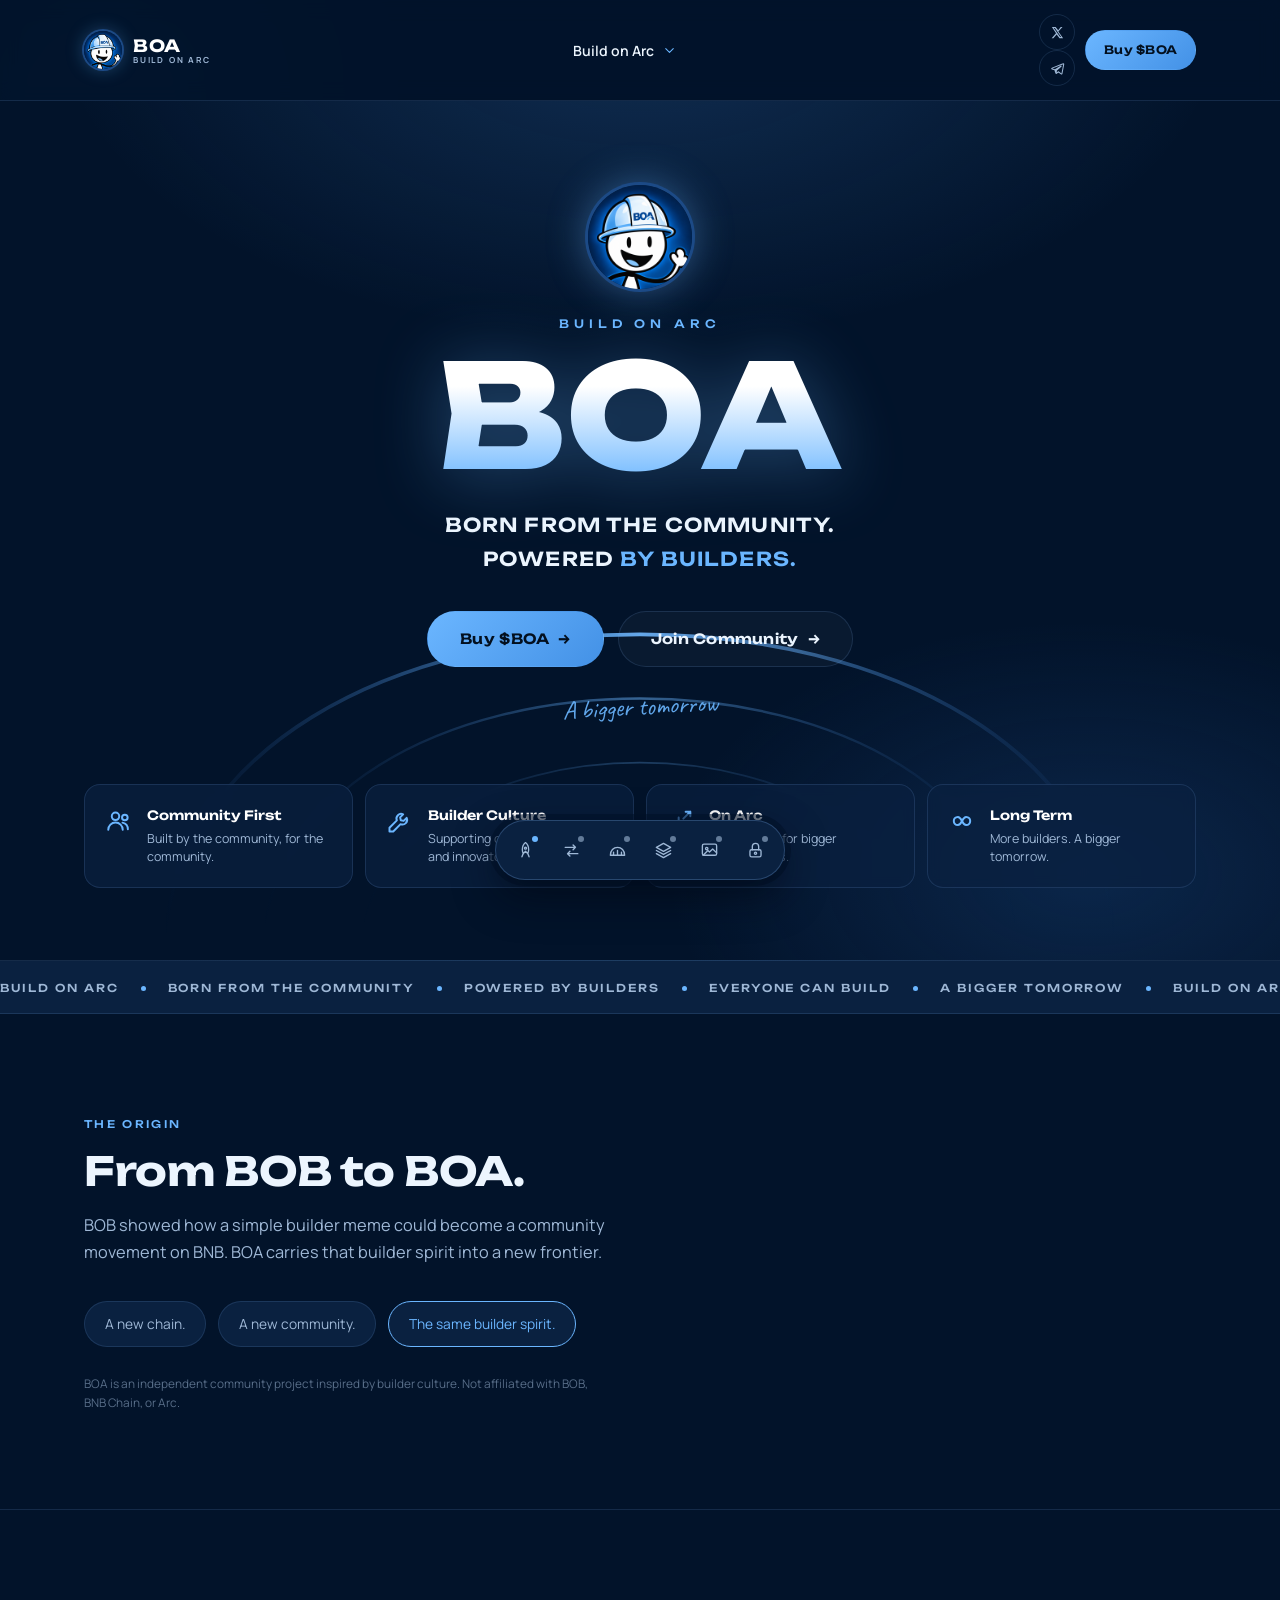
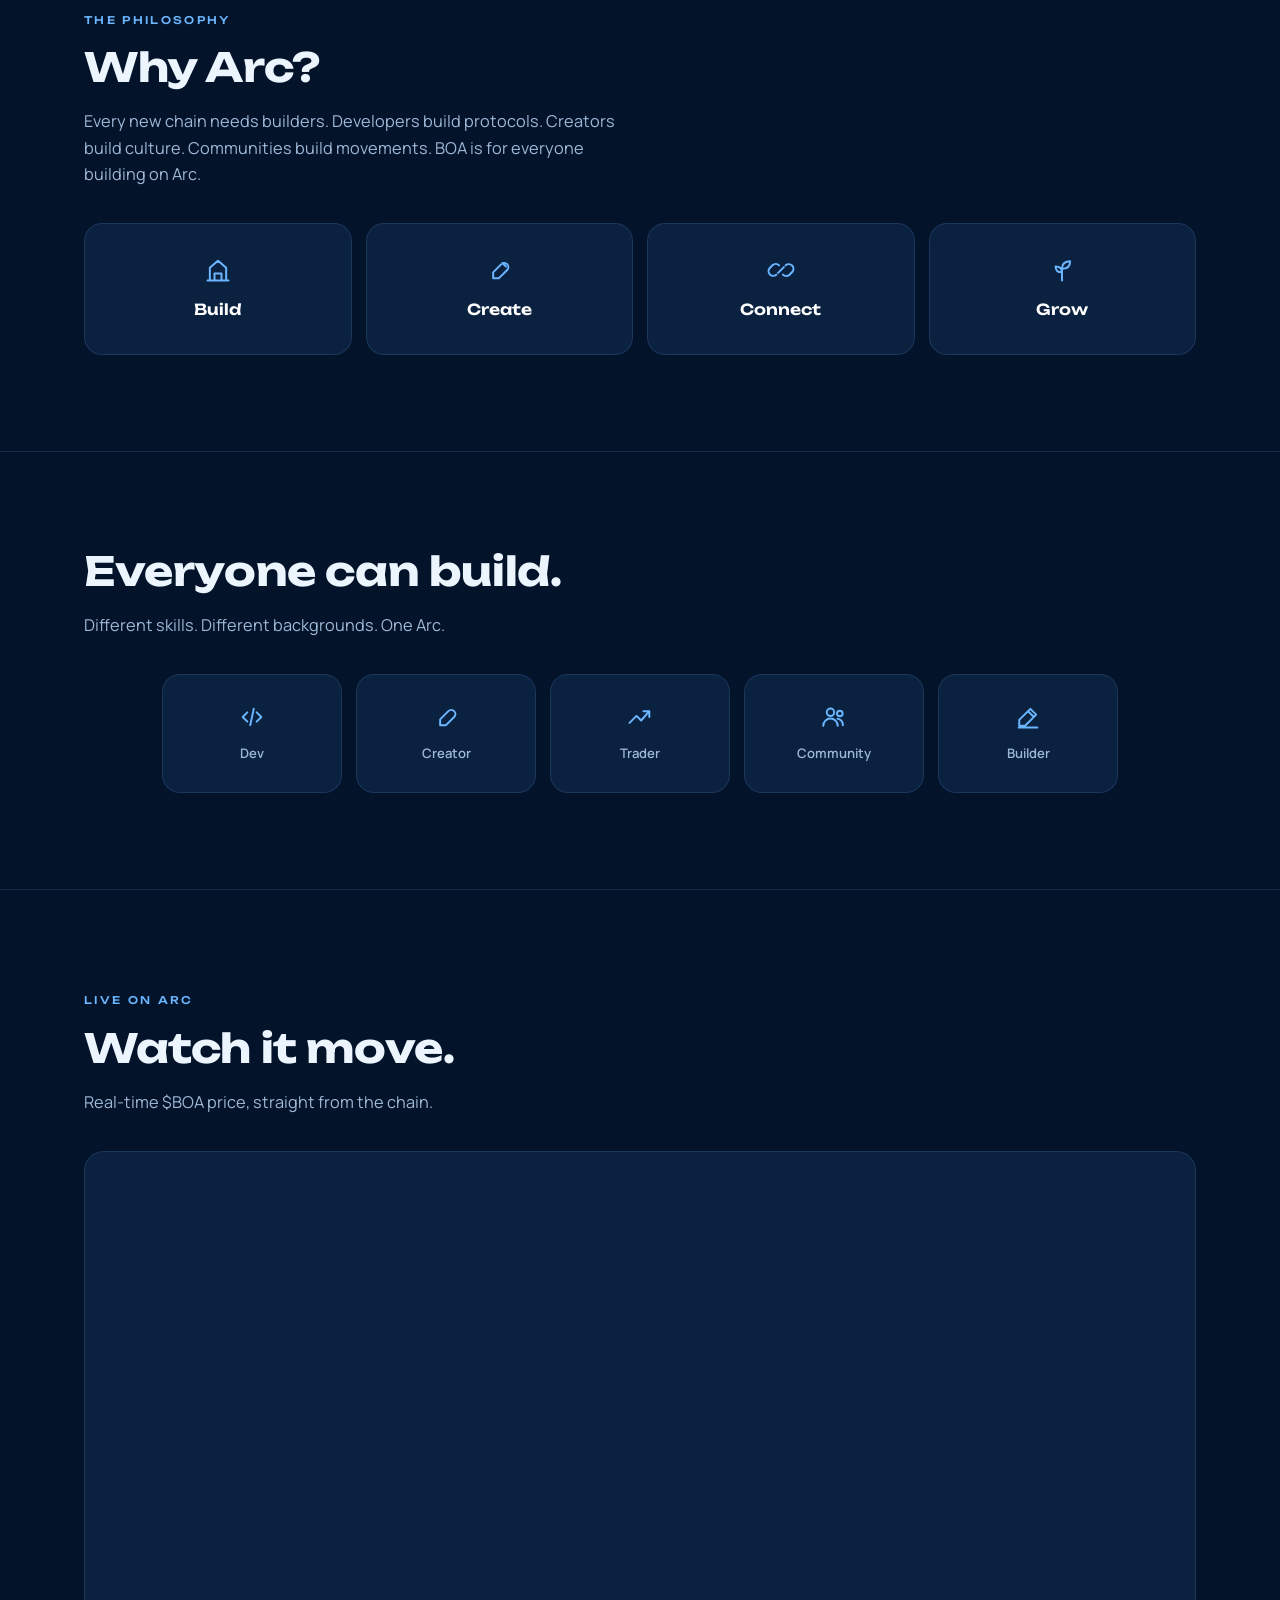
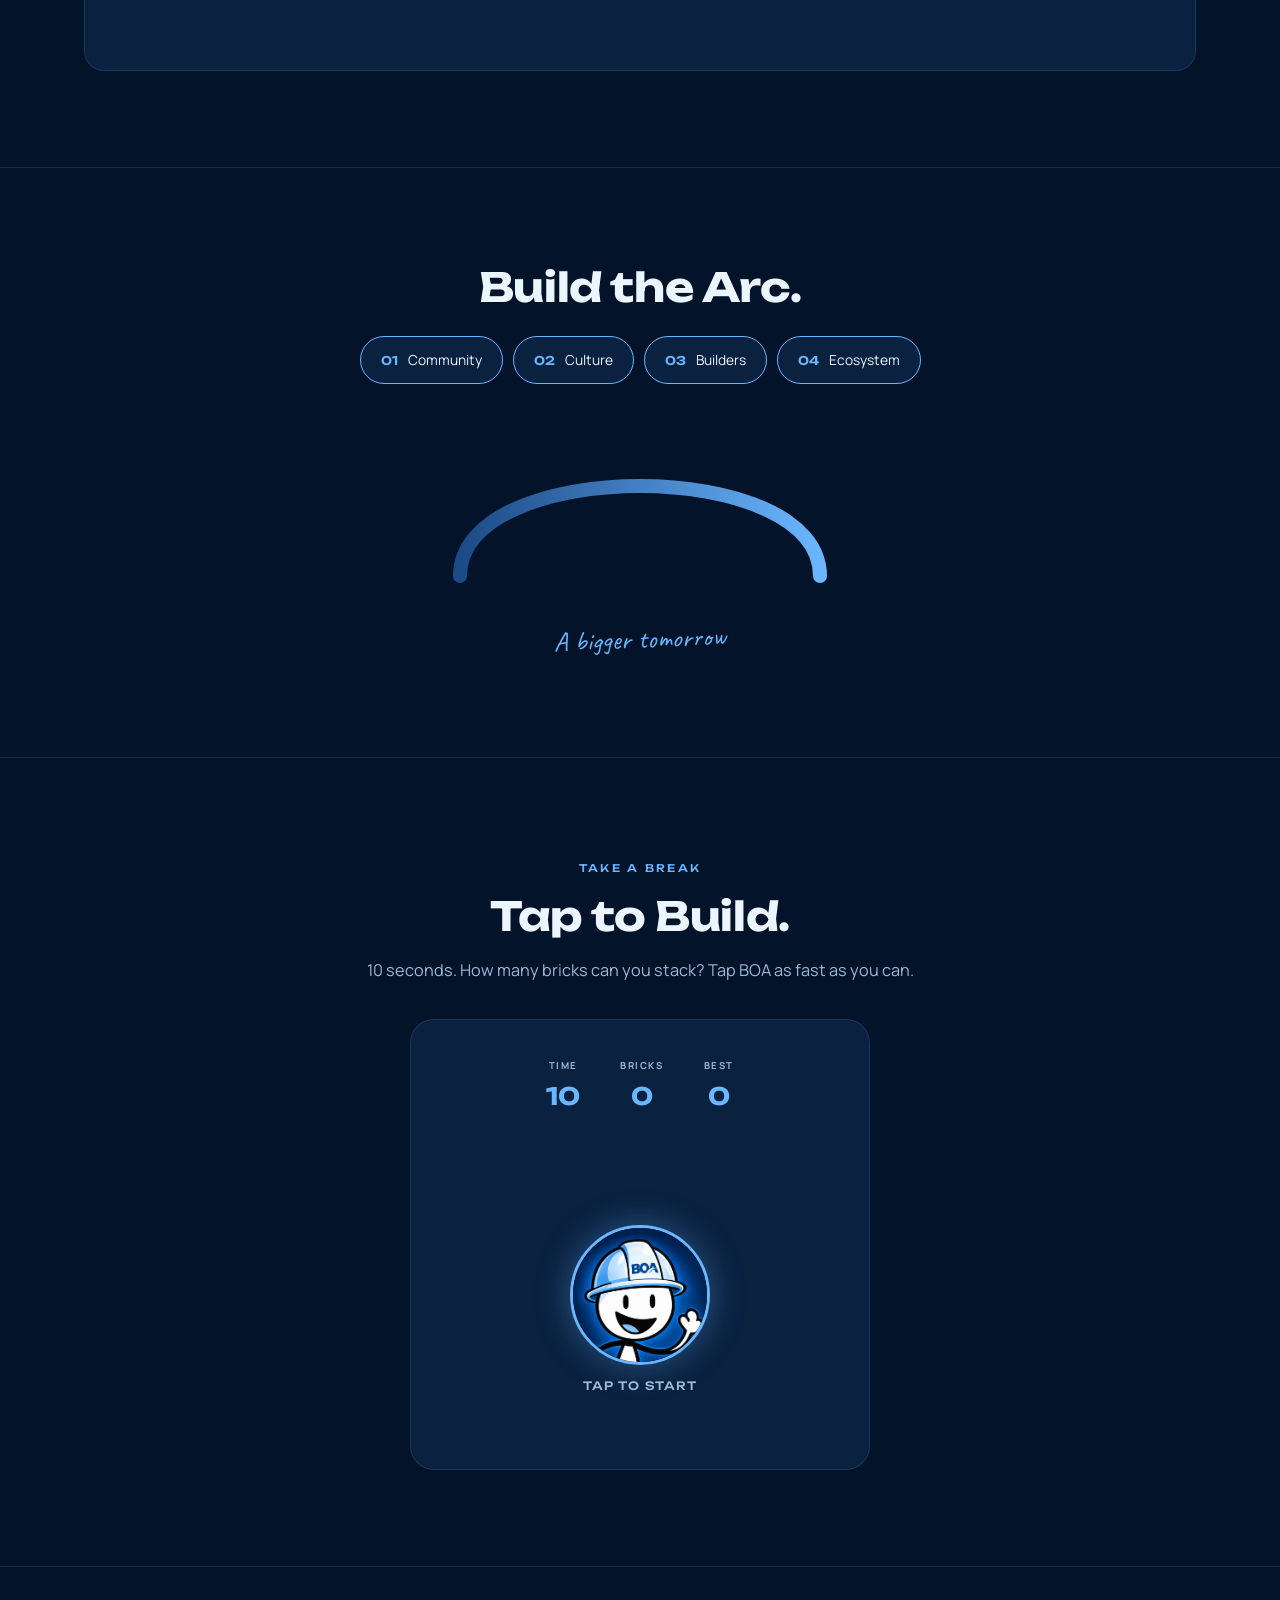
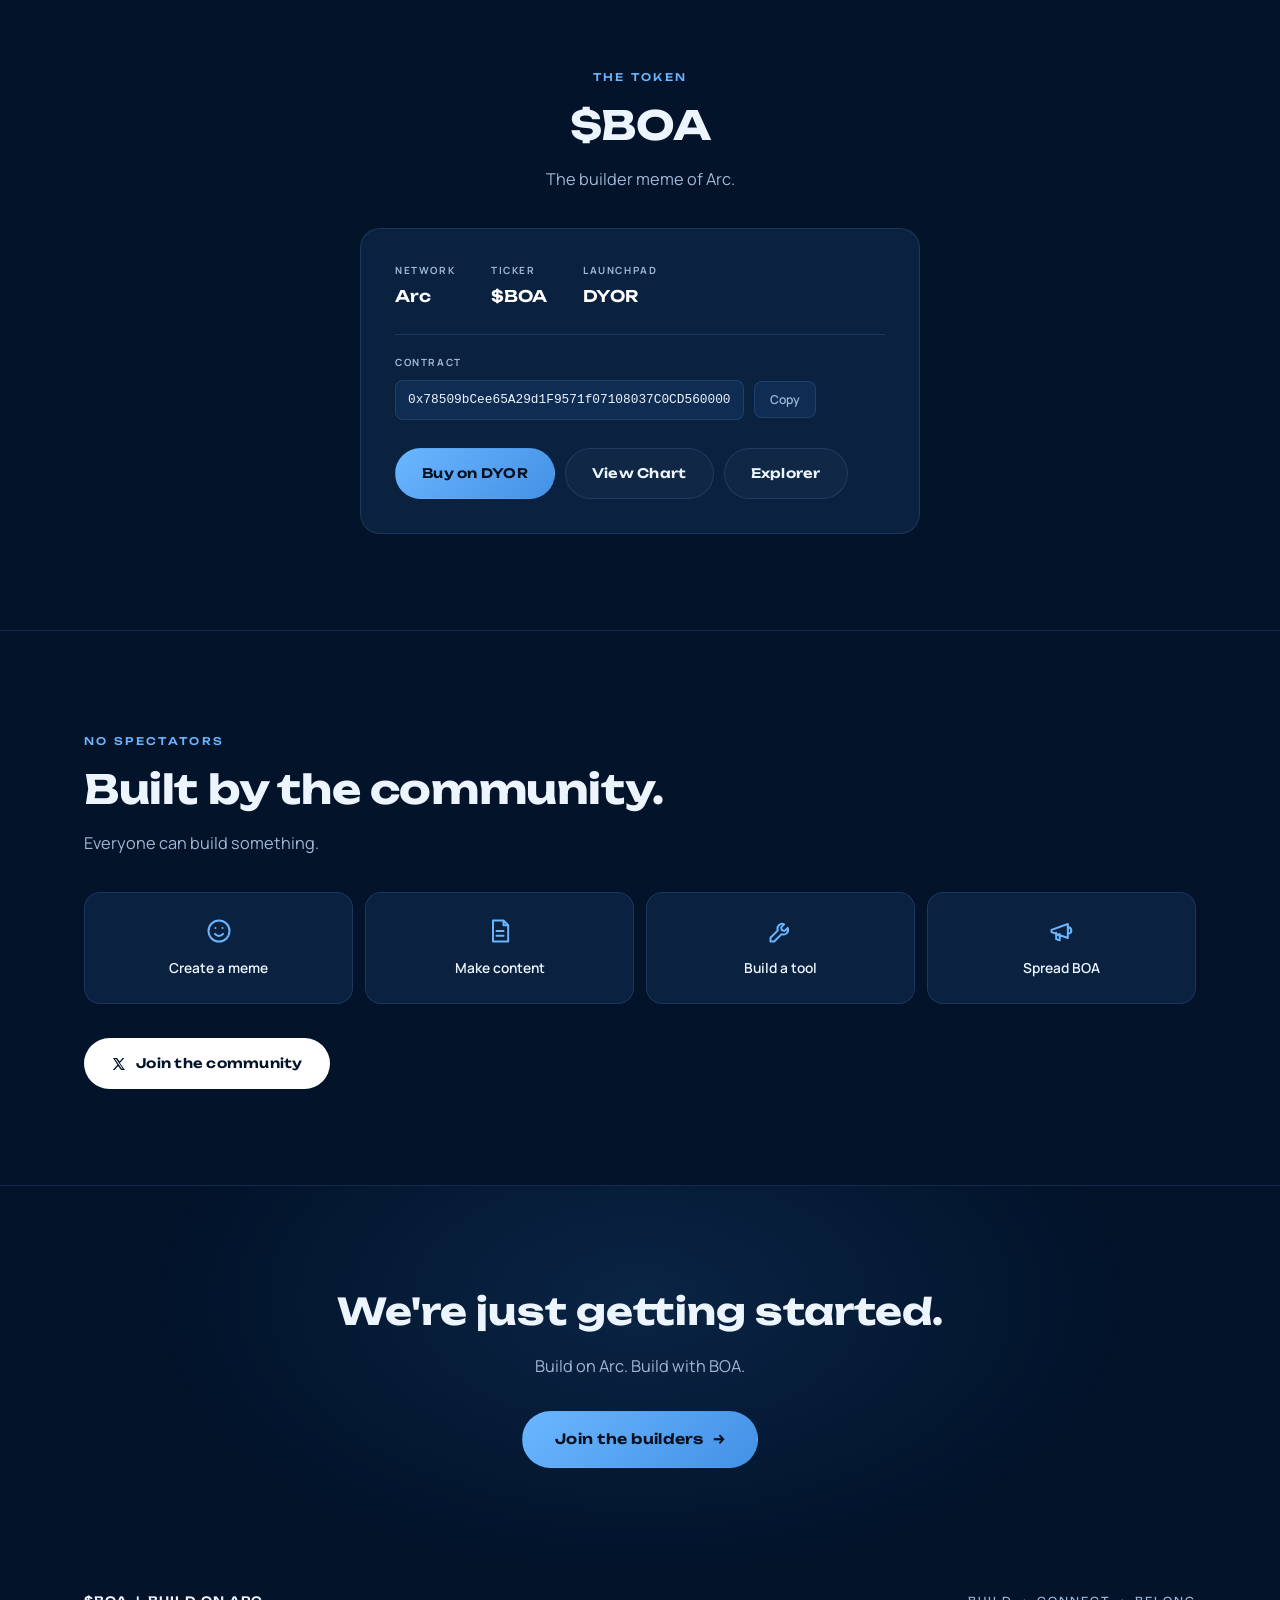
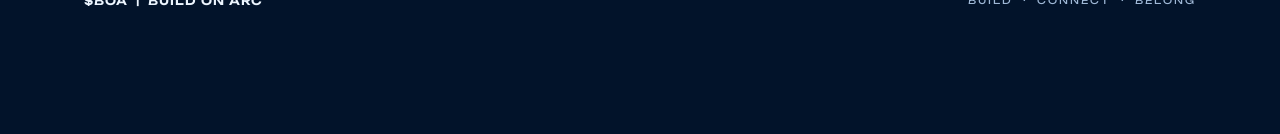
==== commit 1a6d54a2: "Dock: solid background + soft halo instead of a semi-transparent glass panel The floating dock is fi" ====
--- a/index.html
+++ b/index.html
@@ -14,7 +14,7 @@
 <link rel="preconnect" href="https://fonts.googleapis.com">
 <link rel="preconnect" href="https://fonts.gstatic.com" crossorigin>
 <link href="https://fonts.googleapis.com/css2?family=Unbounded:wght@500;600;700;800&family=Manrope:wght@400;500;600;700&family=Caveat:wght@600&display=swap" rel="stylesheet">
-<link rel="stylesheet" href="style.css?v=3">
+<link rel="stylesheet" href="style.css?v=4">
 </head>
 <body>
 
@@ -409,6 +409,6 @@
   </div>
 </footer>
 
-<script src="script.js?v=3"></script>
+<script src="script.js?v=4"></script>
 </body>
 </html>
--- a/style.css
+++ b/style.css
@@ -219,11 +219,10 @@
 
 /* ---------- floating utility dock ---------- */
 .dock{
-  position:fixed;left:50%;bottom:22px;transform:translateX(-50%);z-index:45;
-  display:flex;align-items:center;gap:4px;
-  background:rgba(7,28,56,.78);backdrop-filter:blur(14px);-webkit-backdrop-filter:blur(14px);
-  border:1px solid var(--line);border-radius:100px;
-  padding:8px;box-shadow:0 16px 40px rgba(0,8,20,.5);
+  position:fixed;left:50%;bottom:20px;transform:translateX(-50%);z-index:45;
+  display:flex;align-items:center;gap:2px;
+  background:#0a2140;border:1px solid rgba(120,170,230,.28);border-radius:100px;
+  padding:7px;box-shadow:0 16px 40px rgba(0,8,20,.6),0 0 0 6px rgba(2,19,42,.55);
 }
 .dock-item{
   position:relative;width:44px;height:44px;border-radius:50%;background:none;border:none;cursor:pointer;
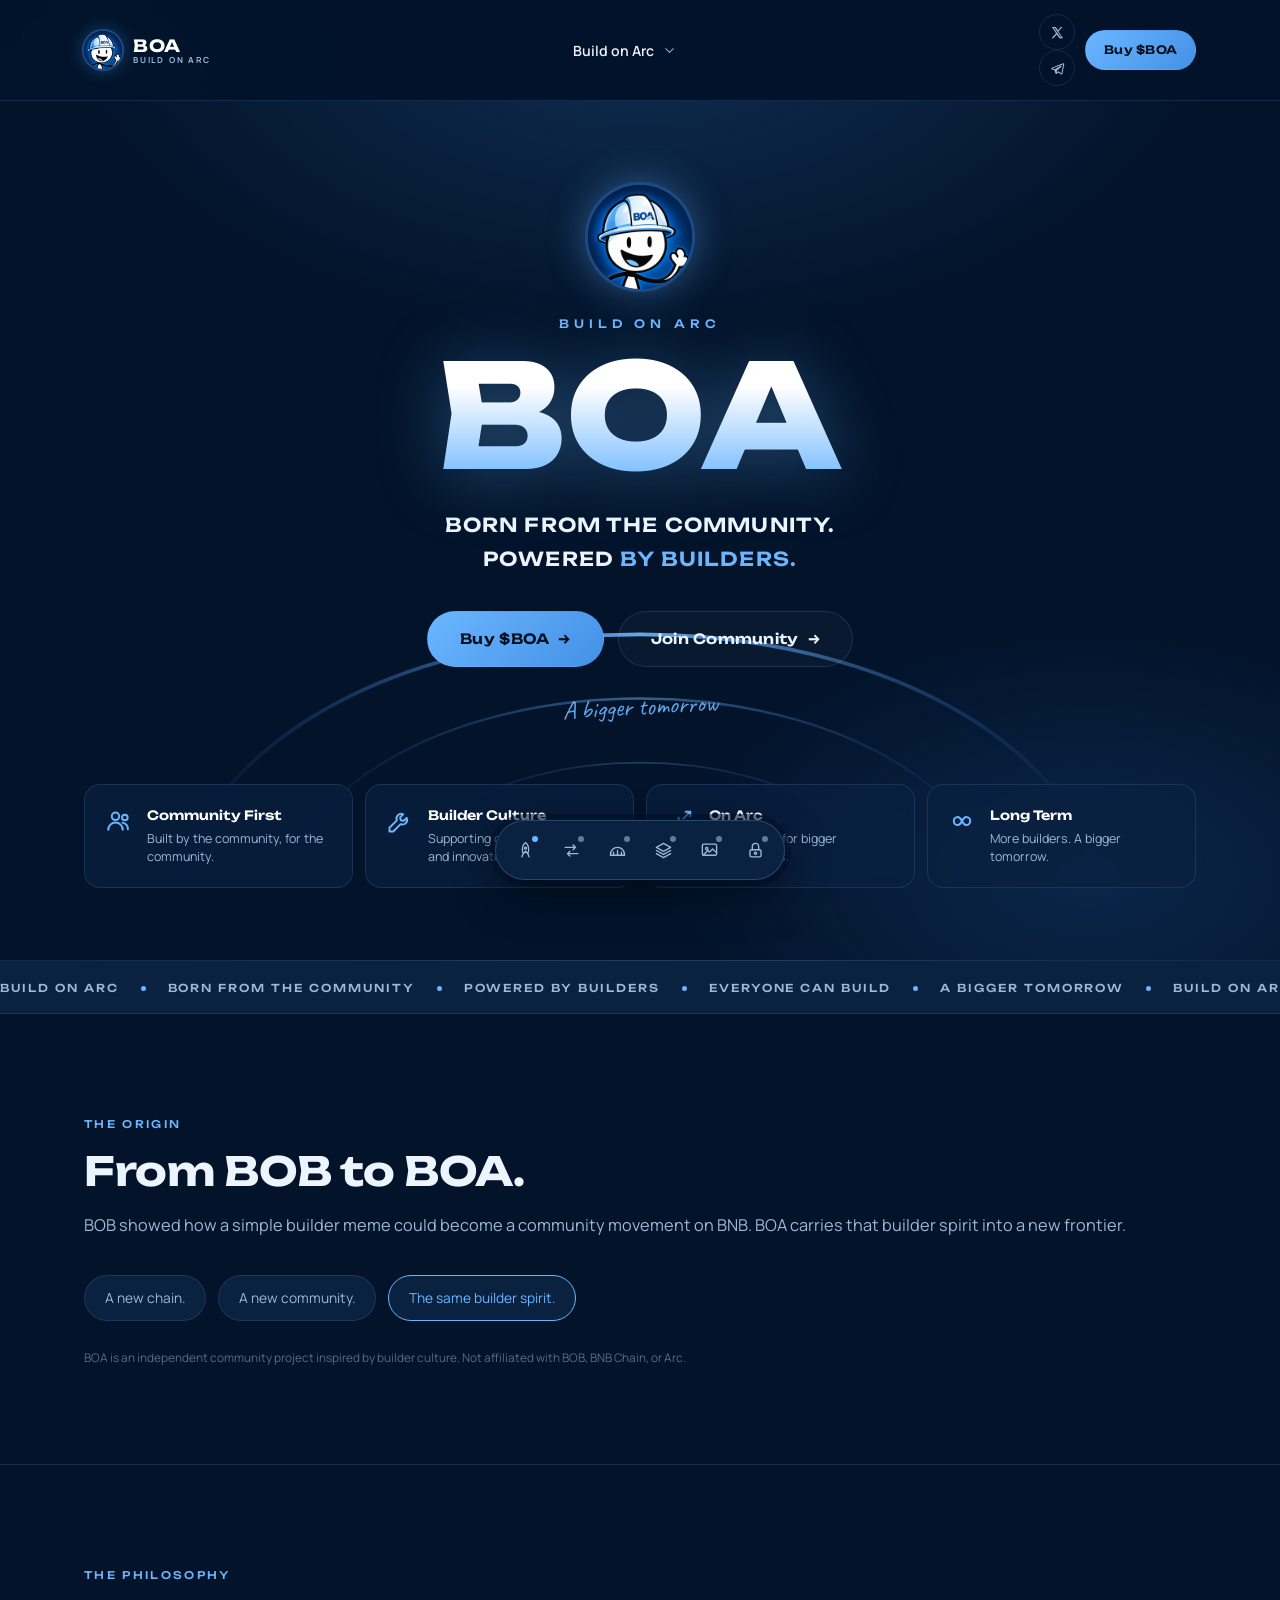
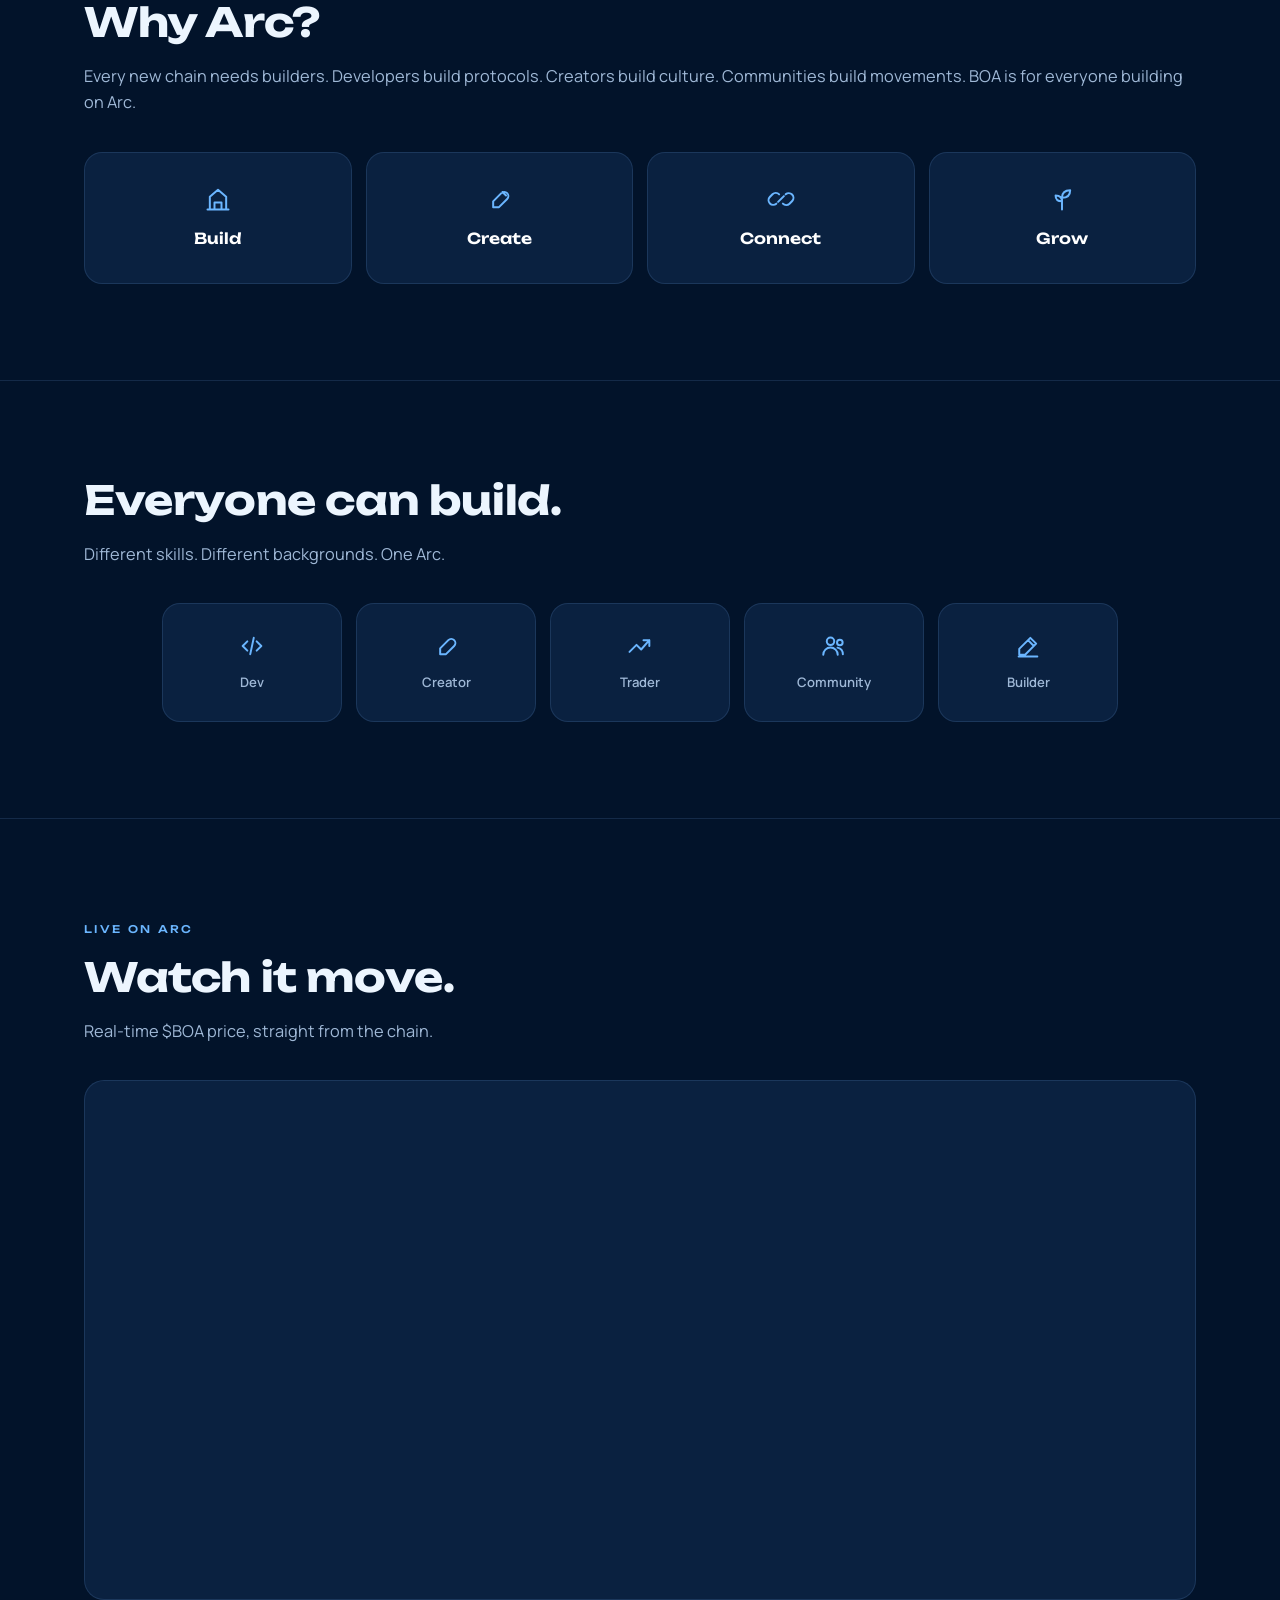
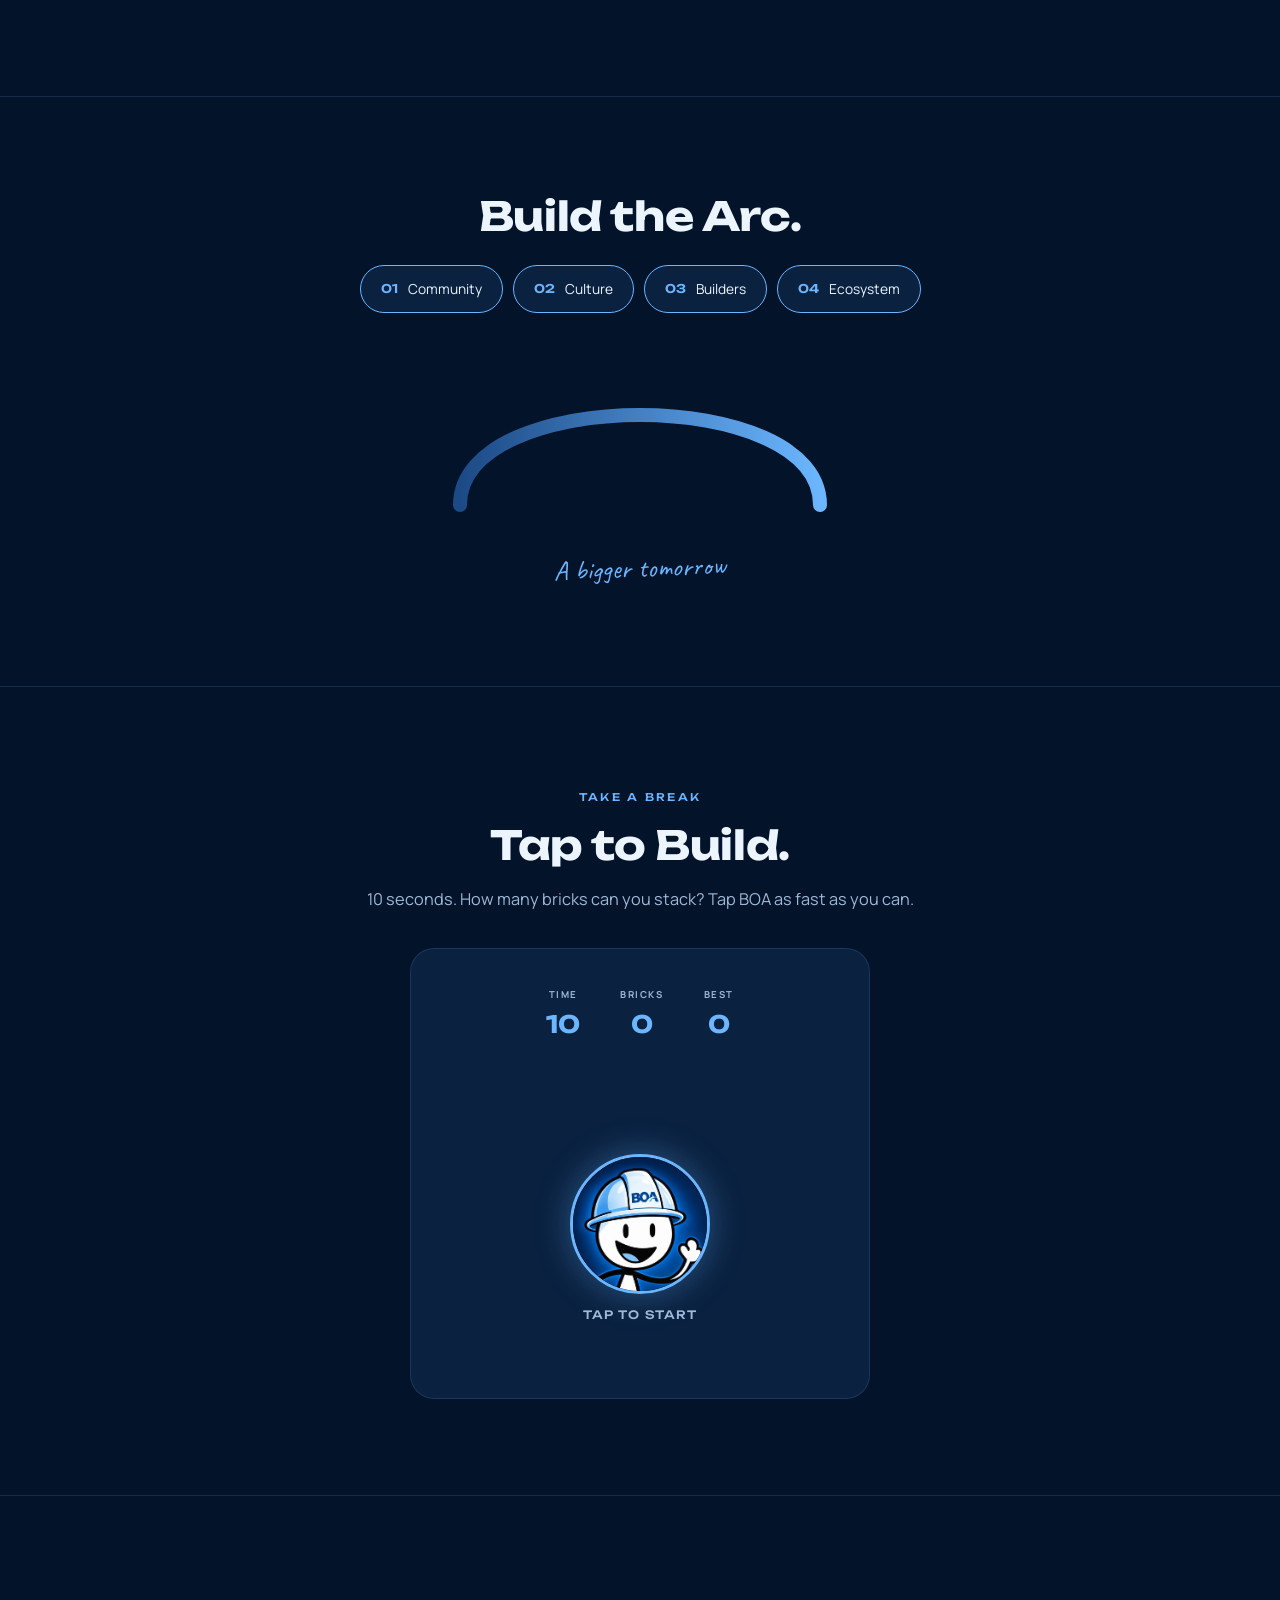
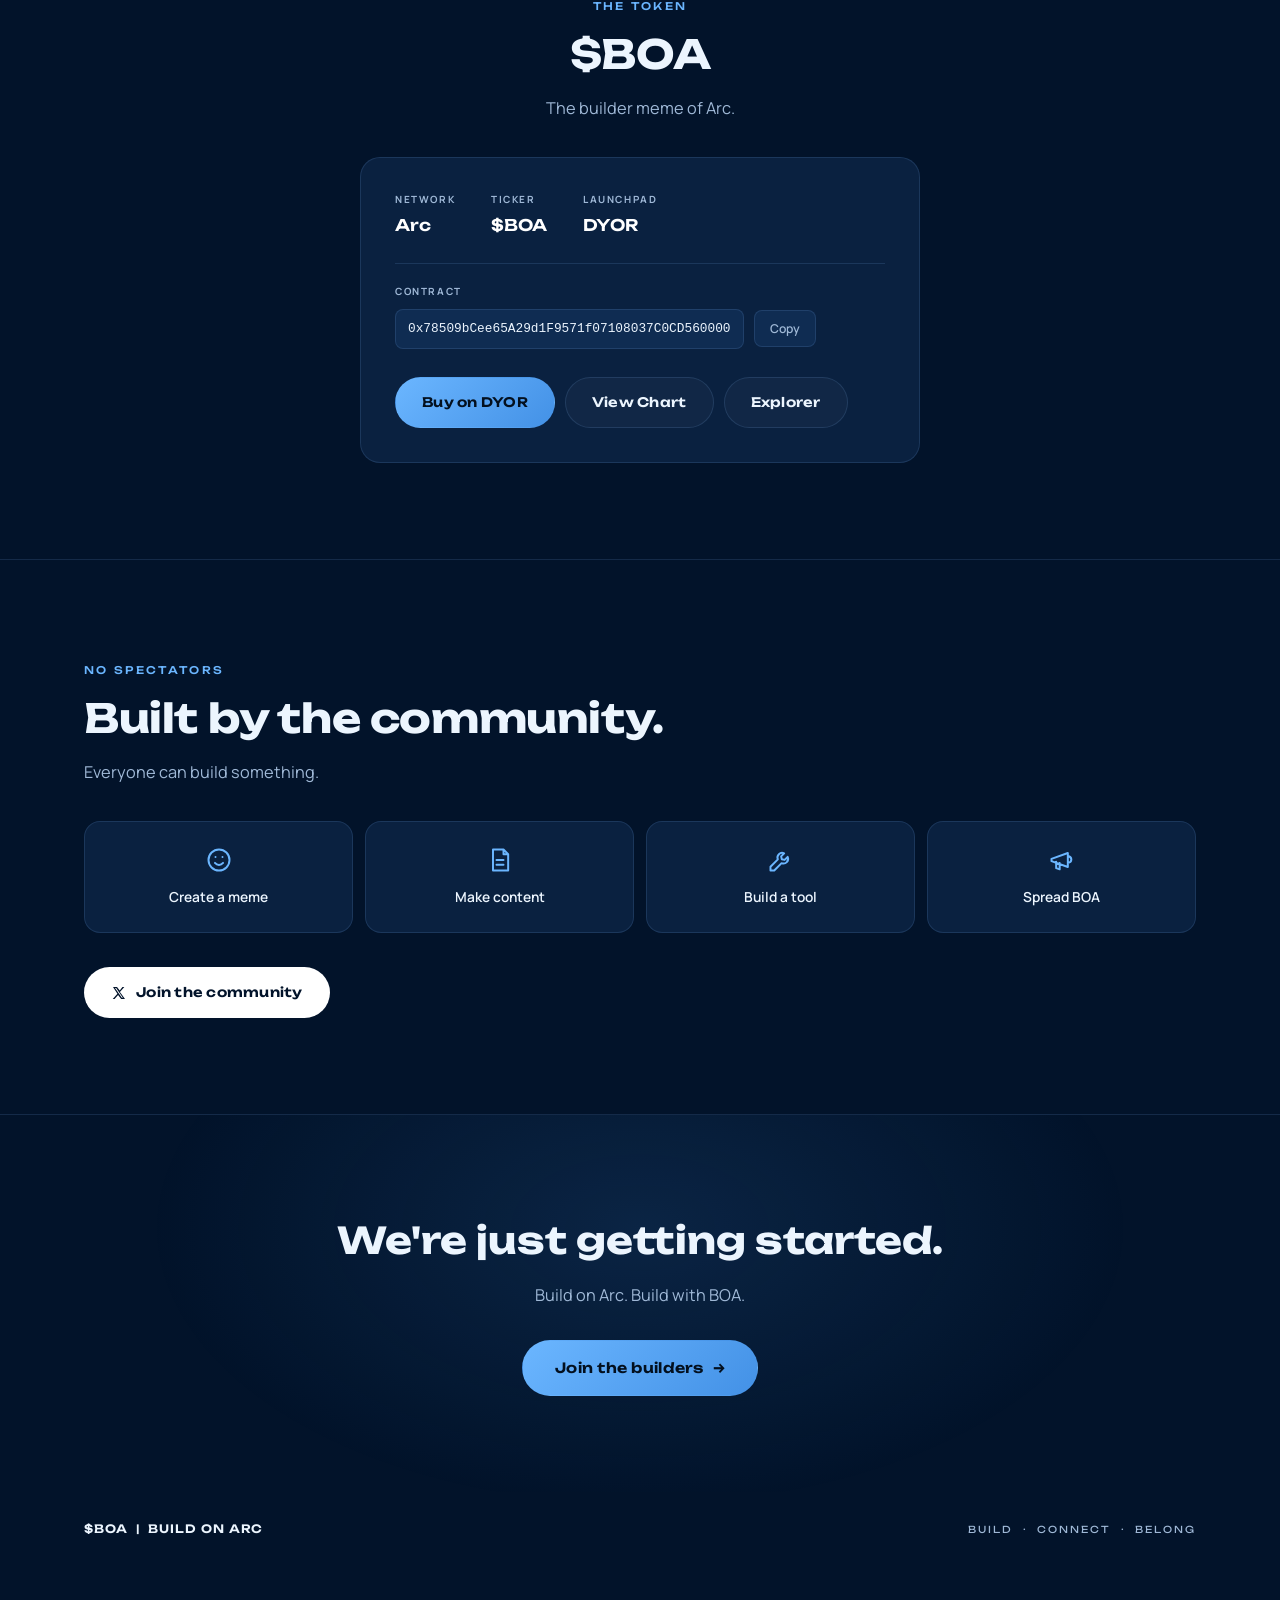
==== commit 0581f3e9: "Remove the max-width cap on .lede/.disclaimer — fill the full section width Every section's intro pa" ====
--- a/index.html
+++ b/index.html
@@ -14,7 +14,7 @@
 <link rel="preconnect" href="https://fonts.googleapis.com">
 <link rel="preconnect" href="https://fonts.gstatic.com" crossorigin>
 <link href="https://fonts.googleapis.com/css2?family=Unbounded:wght@500;600;700;800&family=Manrope:wght@400;500;600;700&family=Caveat:wght@600&display=swap" rel="stylesheet">
-<link rel="stylesheet" href="style.css?v=4">
+<link rel="stylesheet" href="style.css?v=5">
 </head>
 <body>
 
@@ -409,6 +409,6 @@
   </div>
 </footer>
 
-<script src="script.js?v=4"></script>
+<script src="script.js?v=5"></script>
 </body>
 </html>
--- a/style.css
+++ b/style.css
@@ -58,7 +58,7 @@
   font-family:var(--font-display);font-weight:700;font-size:2.2rem;font-size:clamp(1.7rem,3.4vw,2.5rem);
   letter-spacing:-.01em;line-height:1.15;margin:0 0 18px;color:var(--ice);
 }
-.lede{font-size:1.02rem;color:var(--ice-dim);max-width:560px;margin:0 0 36px;}
+.lede{font-size:1.02rem;color:var(--ice-dim);margin:0 0 36px;}
 
 /* ---------- buttons ---------- */
 .btn{
@@ -261,7 +261,7 @@
 }
 .story-chip:hover{transform:translateY(-2px);border-color:var(--blue-bright);}
 .story-chip-accent{border-color:var(--blue-bright);color:var(--blue-bright);}
-.disclaimer{font-size:.74rem;color:var(--ice-dim);opacity:.55;max-width:520px;margin:0;}
+.disclaimer{font-size:.74rem;color:var(--ice-dim);opacity:.55;margin:0;}
 
 /* ---------- why arc: pillars ---------- */
 .pillar-row{display:grid;grid-template-columns:repeat(4,1fr);gap:14px;}
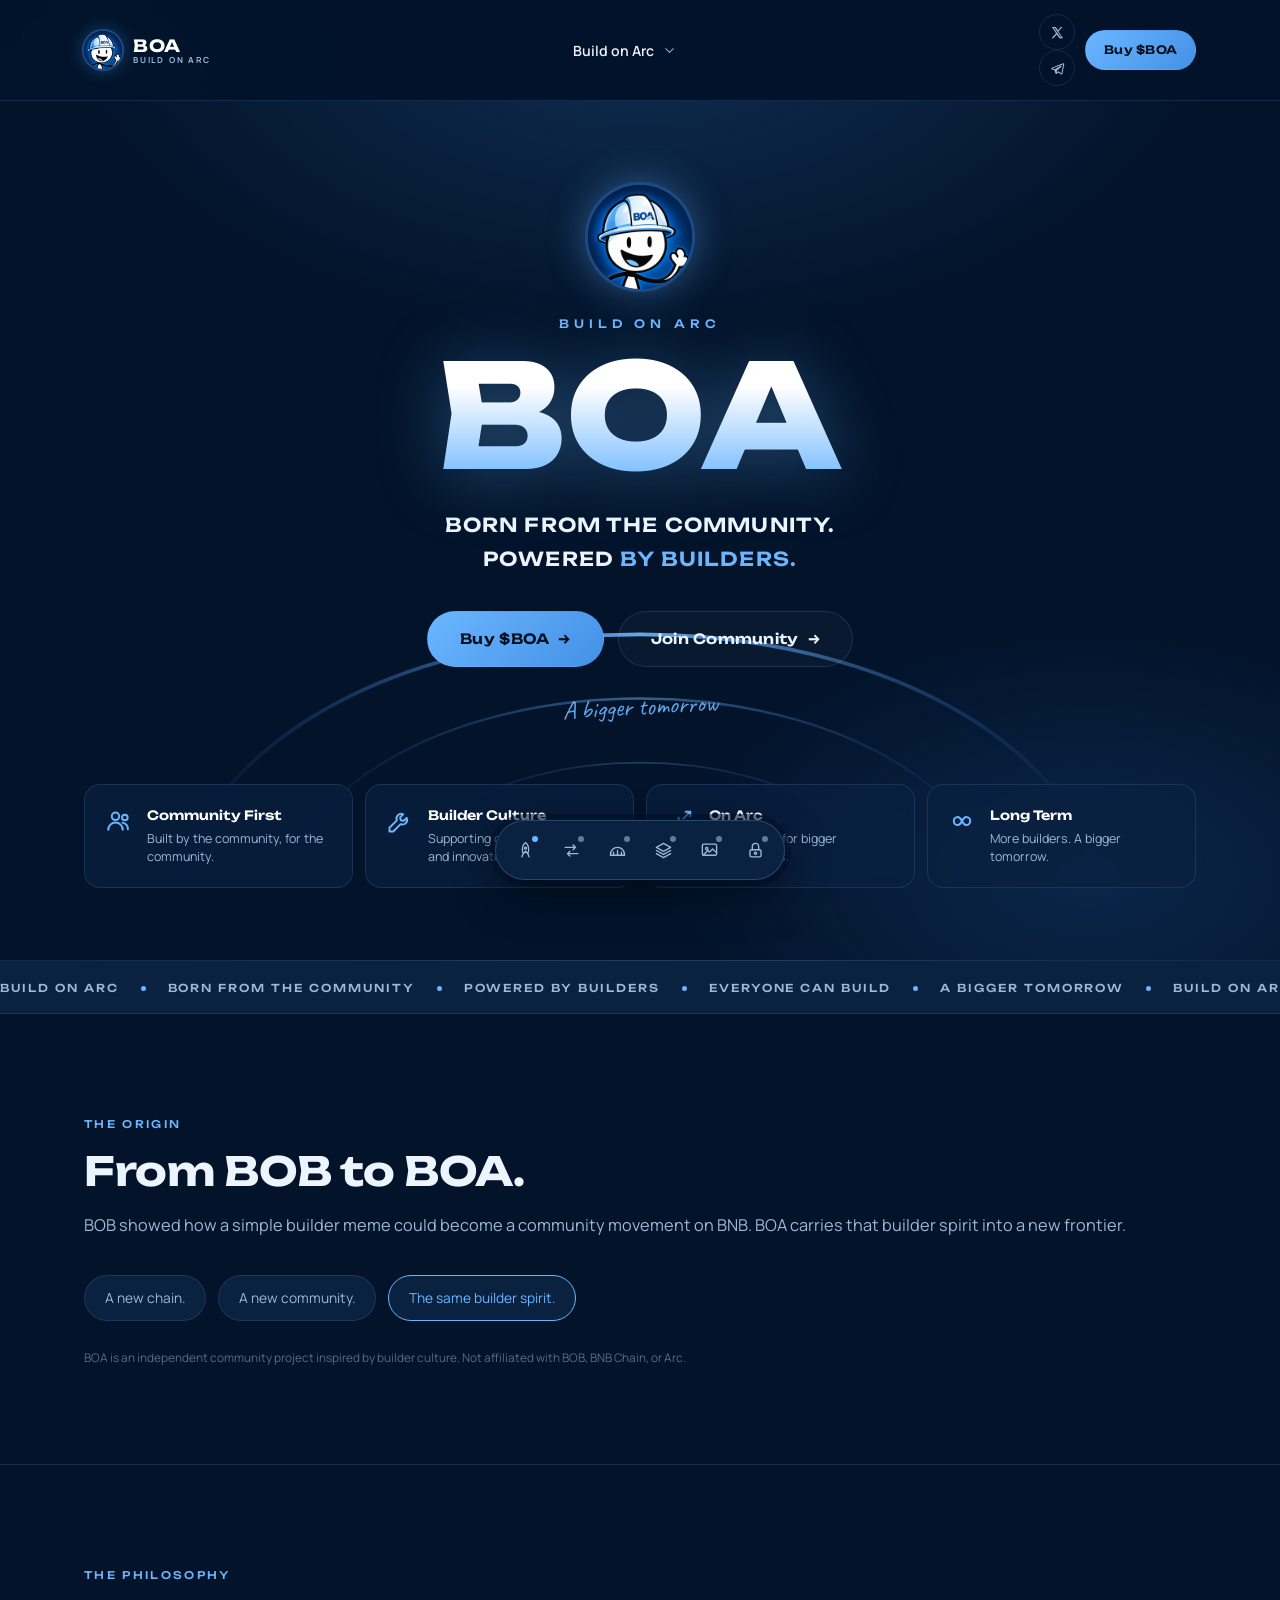
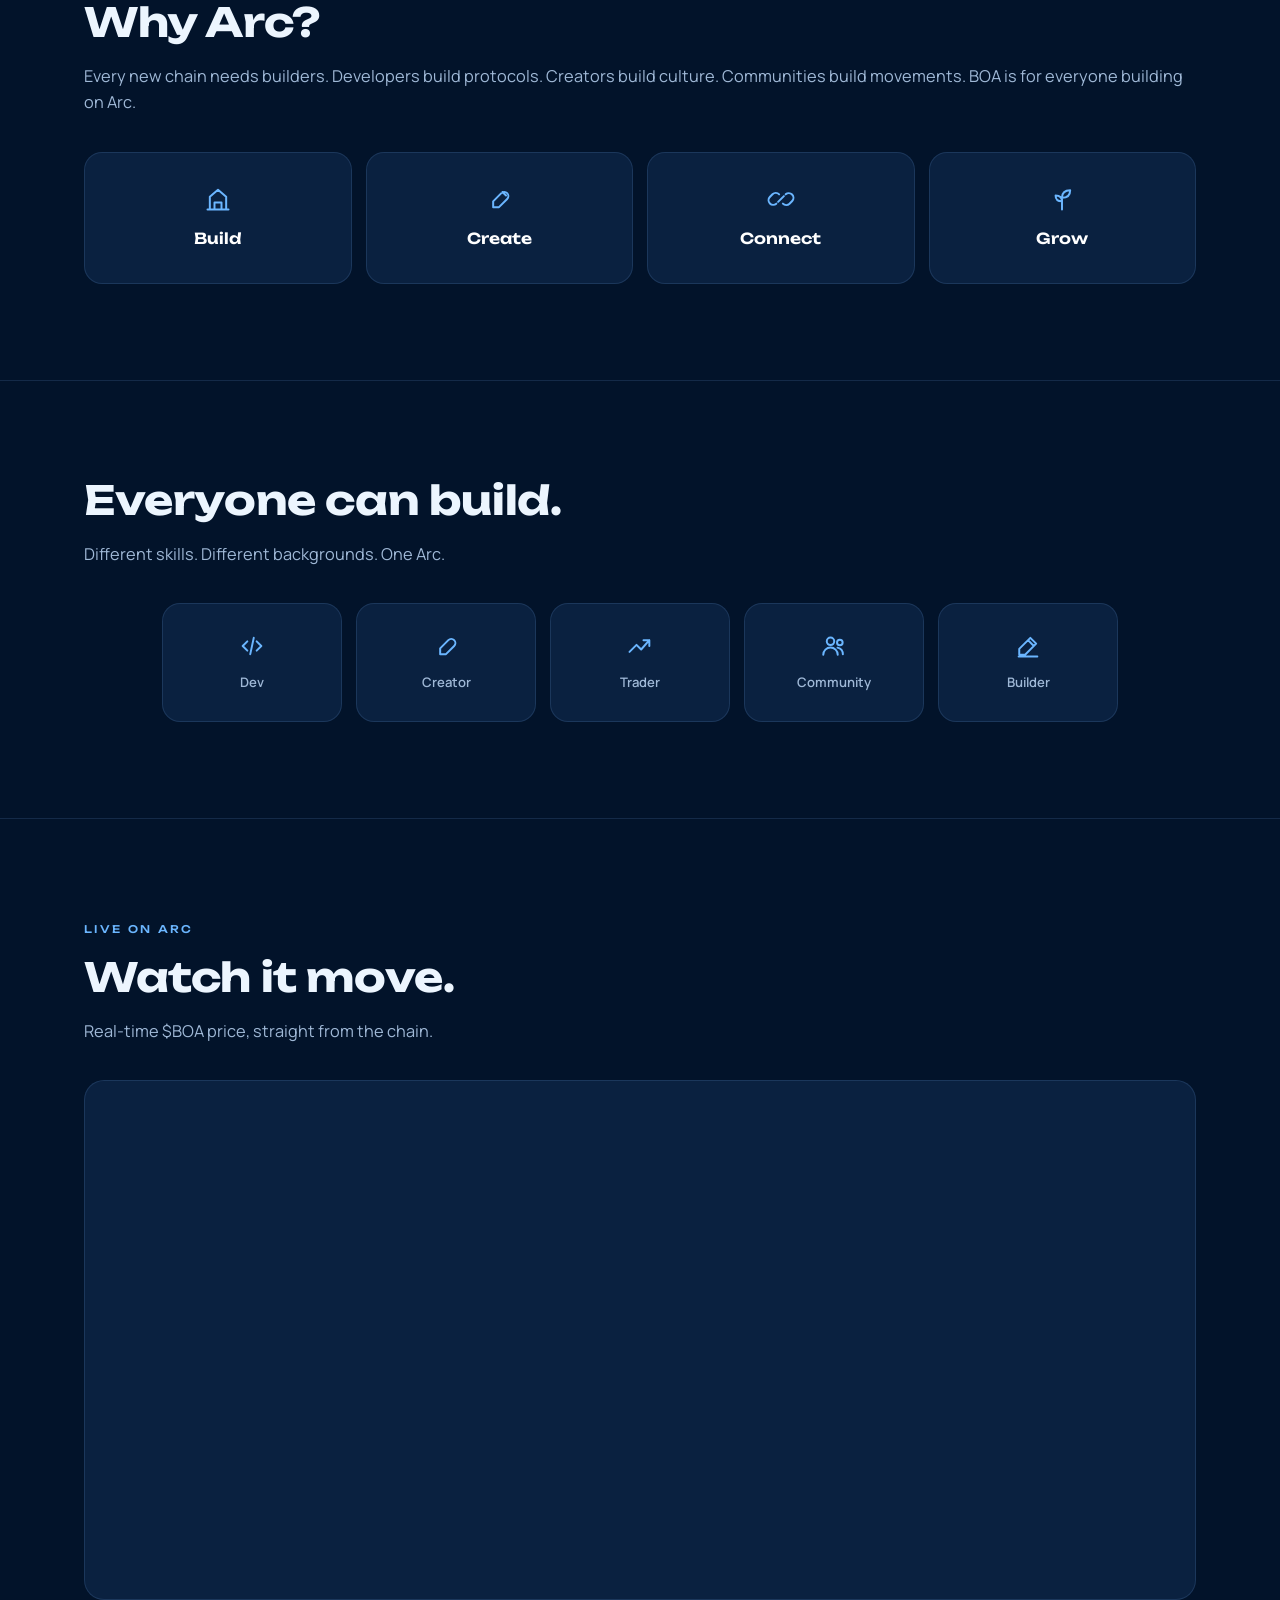
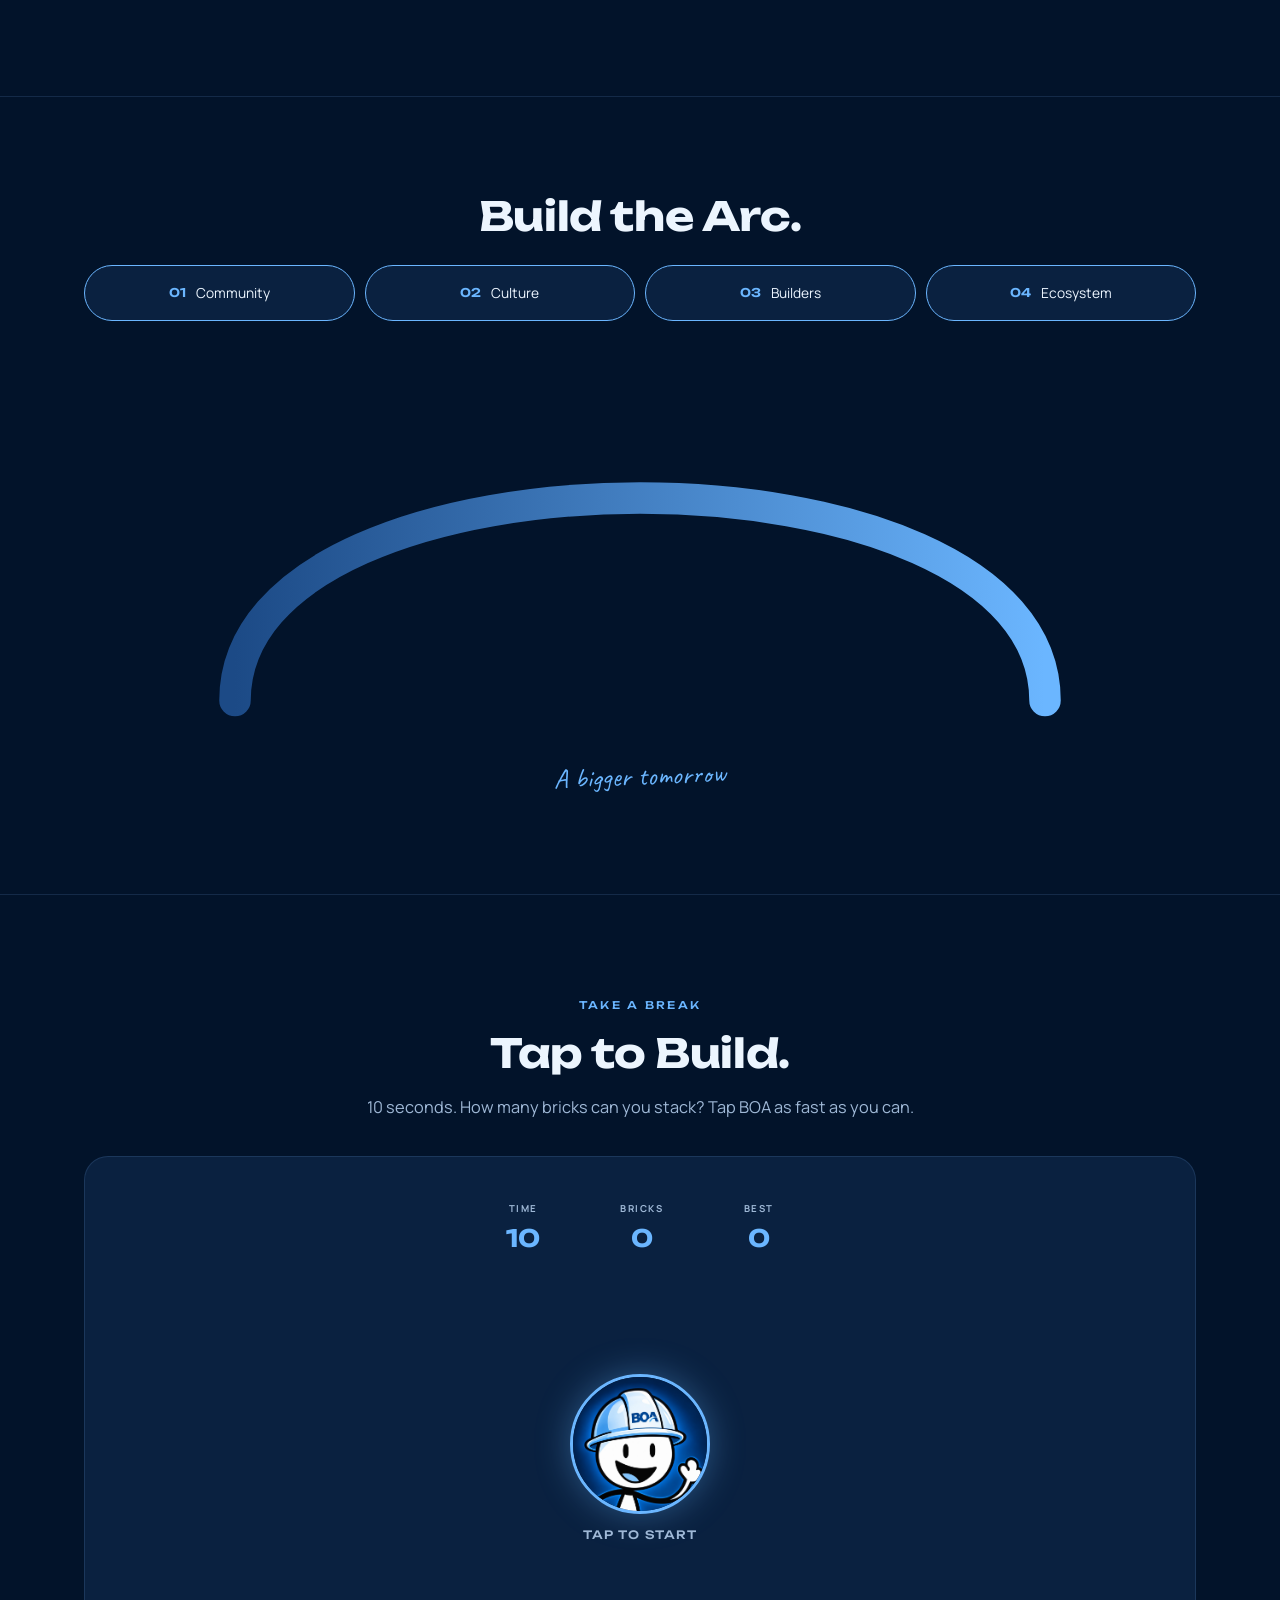
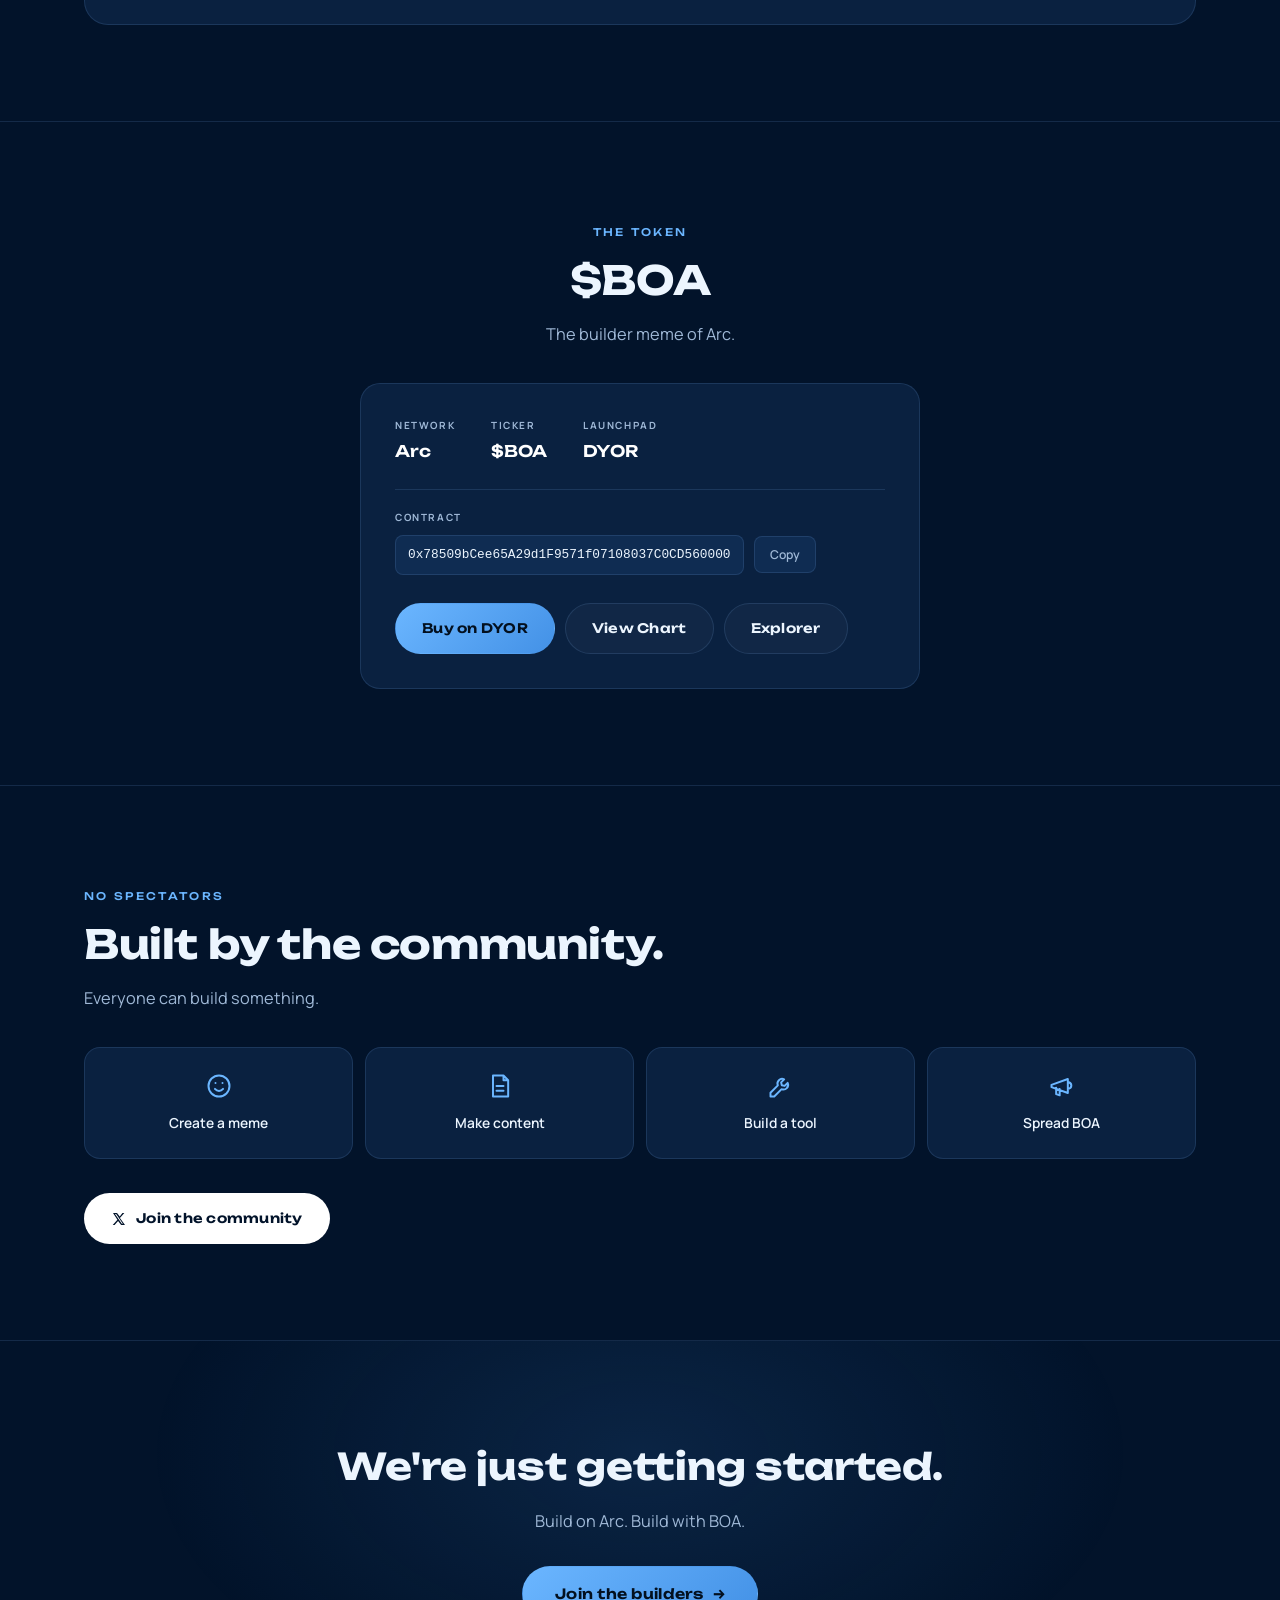
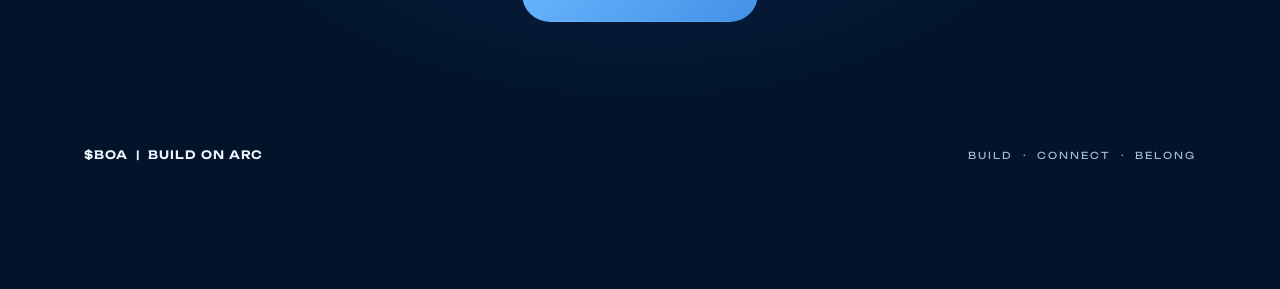
==== commit ce076c6c: "Widen Build the Arc steps and the Tap to Build game box to full width Same issue as the lede/disclai" ====
--- a/index.html
+++ b/index.html
@@ -14,7 +14,7 @@
 <link rel="preconnect" href="https://fonts.googleapis.com">
 <link rel="preconnect" href="https://fonts.gstatic.com" crossorigin>
 <link href="https://fonts.googleapis.com/css2?family=Unbounded:wght@500;600;700;800&family=Manrope:wght@400;500;600;700&family=Caveat:wght@600&display=swap" rel="stylesheet">
-<link rel="stylesheet" href="style.css?v=5">
+<link rel="stylesheet" href="style.css?v=6">
 </head>
 <body>
 
@@ -409,6 +409,6 @@
   </div>
 </footer>
 
-<script src="script.js?v=5"></script>
+<script src="script.js?v=6"></script>
 </body>
 </html>
--- a/style.css
+++ b/style.css
@@ -295,16 +295,16 @@
 /* ---------- build the arc ---------- */
 .arc-build-section{text-align:center;}
 .arc-build-section .wrap{display:flex;flex-direction:column;align-items:center;}
-.arc-steps{display:flex;flex-wrap:wrap;justify-content:center;gap:10px;margin:8px 0 42px;}
+.arc-steps{display:flex;flex-wrap:wrap;gap:10px;margin:8px 0 42px;width:100%;}
 .arc-step{
-  display:flex;align-items:center;gap:10px;padding:12px 20px;border-radius:100px;
+  flex:1 1 200px;display:flex;align-items:center;justify-content:center;gap:10px;padding:16px 20px;border-radius:100px;
   background:var(--panel);border:1px solid var(--line);opacity:.35;transform:translateY(10px);
   transition:opacity .5s ease,transform .5s ease,border-color .3s ease;
 }
 .arc-step.is-visible{opacity:1;transform:translateY(0);border-color:var(--blue-bright);}
 .arc-step-num{font-family:var(--font-display);font-weight:600;color:var(--blue-bright);font-size:.75rem;}
 .arc-step-label{font-size:.86rem;color:var(--ice);}
-.arc-graphic{width:min(400px,80vw);margin-bottom:24px;animation:float 5s ease-in-out infinite;}
+.arc-graphic{width:min(900px,90vw);margin-bottom:24px;animation:float 5s ease-in-out infinite;}
 .arc-svg{width:100%;height:auto;}
 .arc-tagline{font-family:var(--font-script);font-size:1.7rem;color:var(--blue-bright);margin:0;transform:rotate(-2deg);}
 @keyframes float{0%,100%{transform:translateY(0);}50%{transform:translateY(-10px);}}
@@ -313,10 +313,10 @@
 .game-section{text-align:center;}
 .game-section .lede{margin-left:auto;margin-right:auto;}
 .game-box{
-  background:var(--panel);border:1px solid var(--line);border-radius:24px;padding:38px 36px;
-  max-width:460px;margin:0 auto;text-align:center;
-}
-.game-stats{display:flex;justify-content:center;gap:40px;margin-bottom:26px;}
+  background:var(--panel);border:1px solid var(--line);border-radius:24px;padding:44px 36px;
+  width:100%;text-align:center;
+}
+.game-stats{display:flex;justify-content:center;gap:80px;margin-bottom:32px;}
 .game-stat{display:flex;flex-direction:column;gap:3px;}
 .game-stat-label{font-size:.6rem;font-weight:700;letter-spacing:.16em;text-transform:uppercase;color:var(--ice-dim);}
 .game-stat-value{font-family:var(--font-display);font-weight:700;font-size:1.5rem;color:var(--blue-bright);}
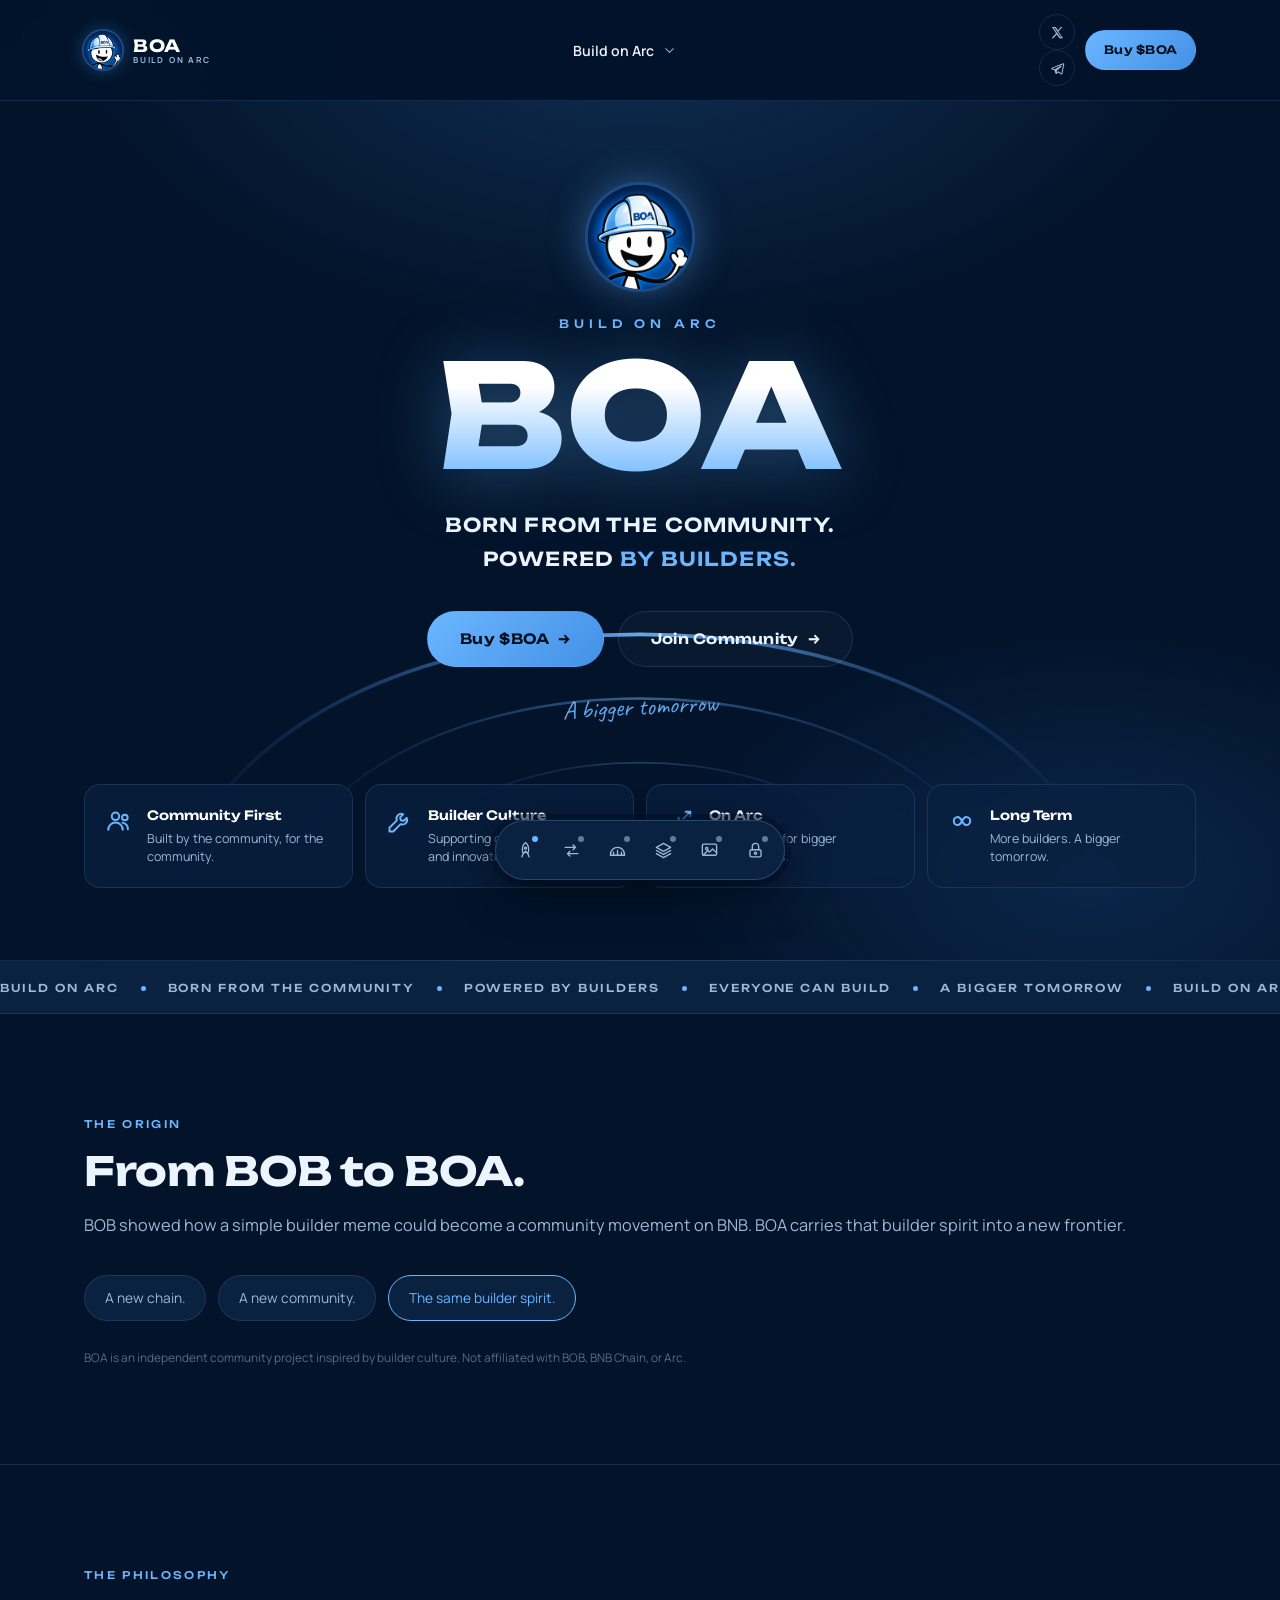
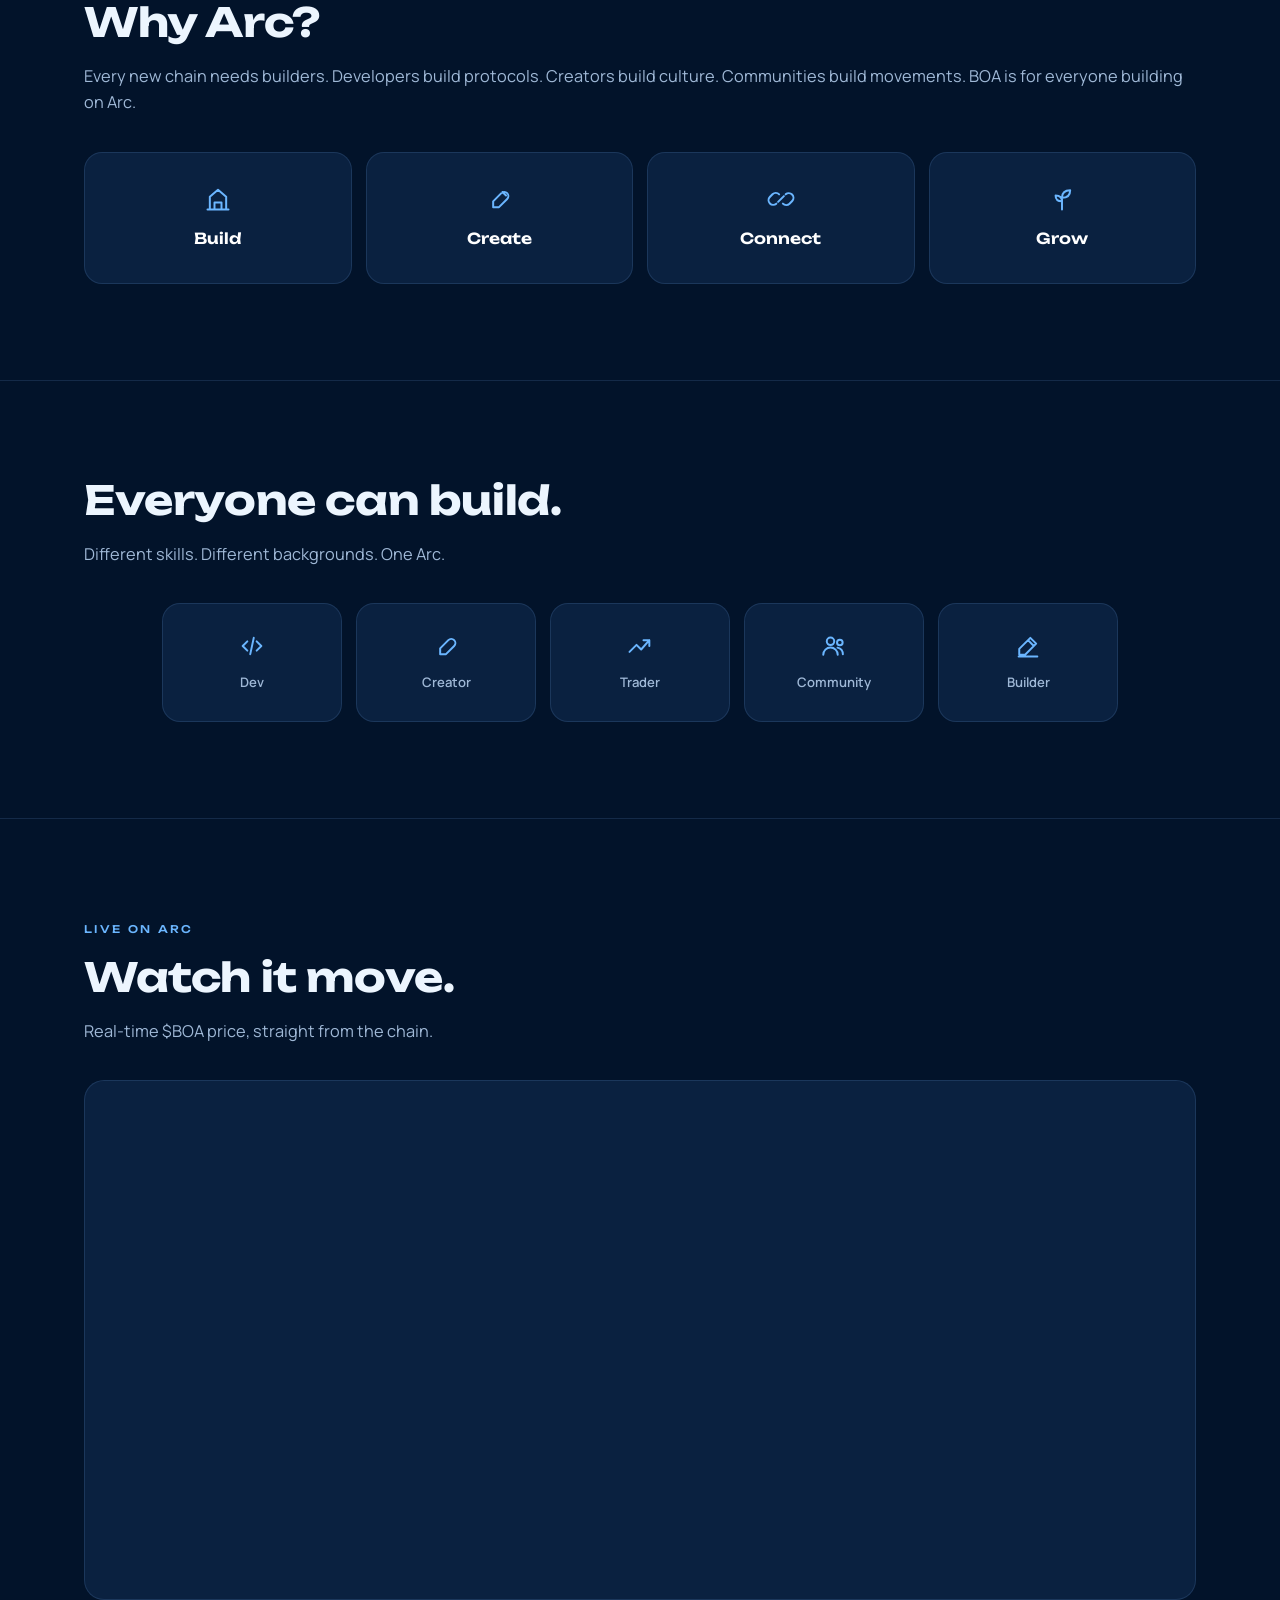
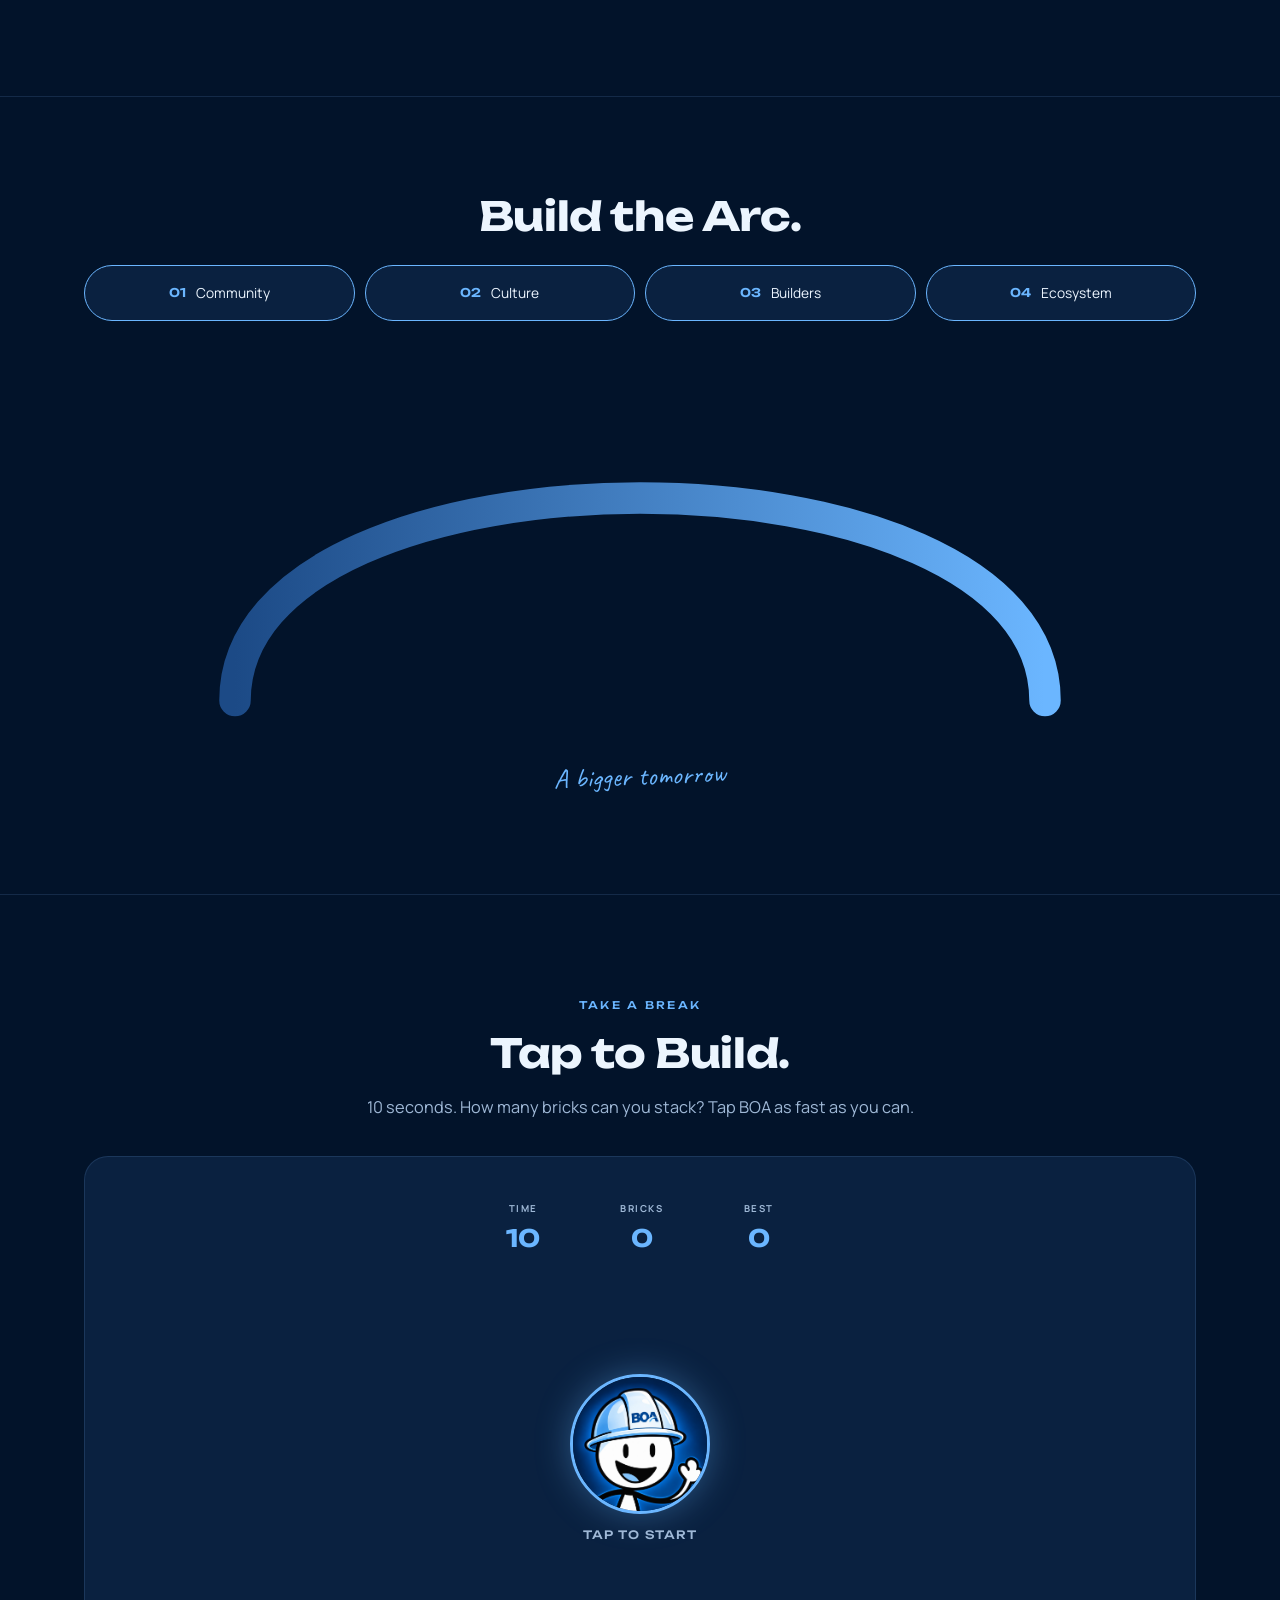
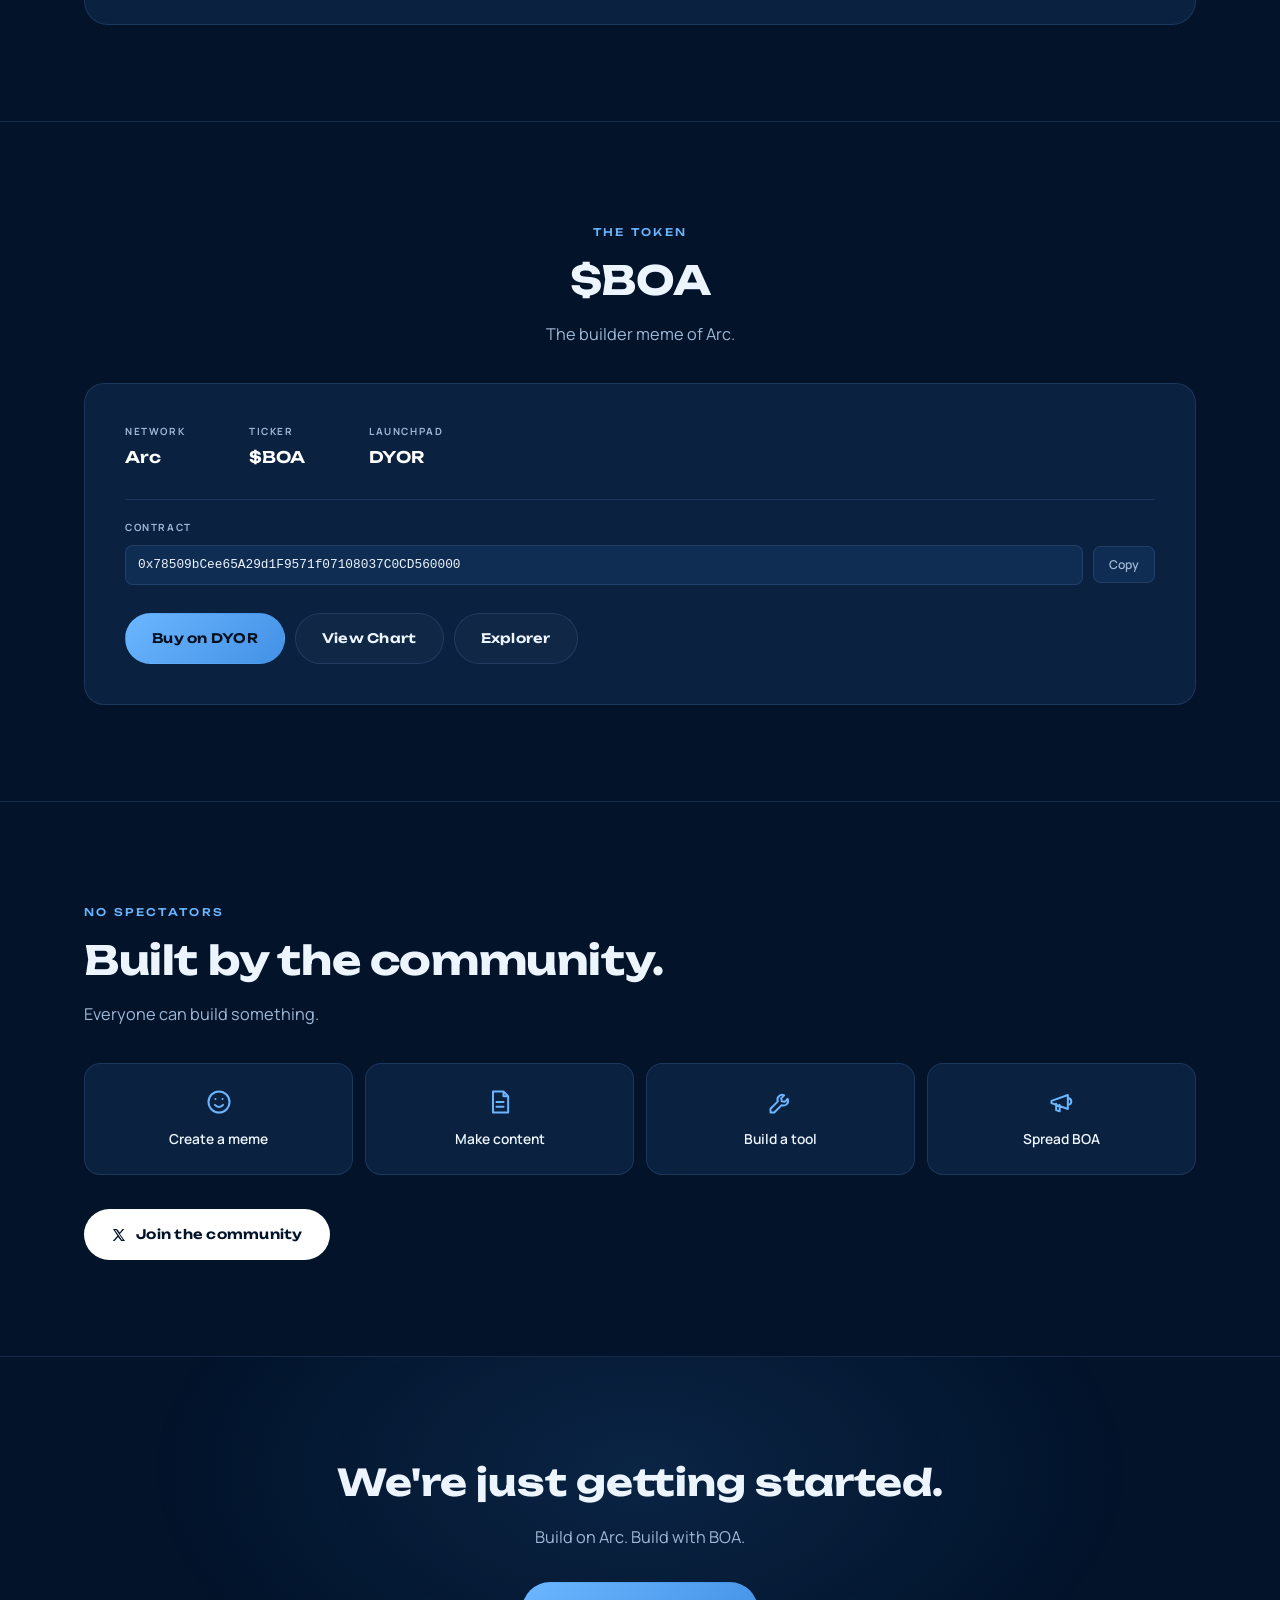
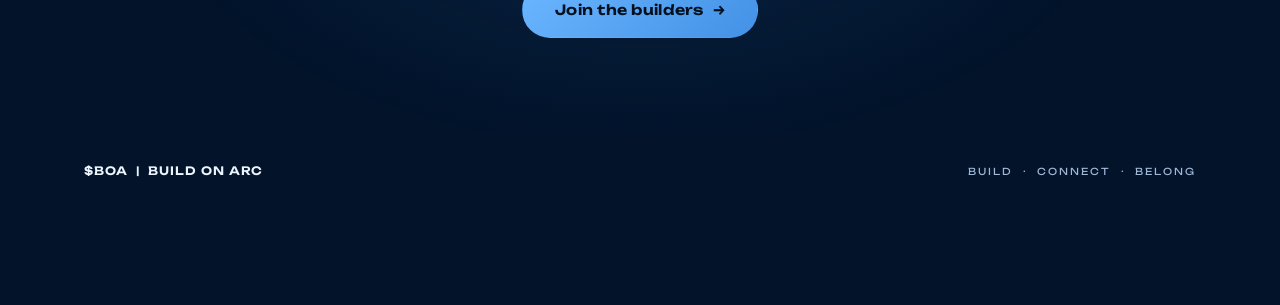
==== commit ce8e48c7: "Widen the token card too, proactively — same fix, same reason Caught this one myself before being as" ====
--- a/index.html
+++ b/index.html
@@ -14,7 +14,7 @@
 <link rel="preconnect" href="https://fonts.googleapis.com">
 <link rel="preconnect" href="https://fonts.gstatic.com" crossorigin>
 <link href="https://fonts.googleapis.com/css2?family=Unbounded:wght@500;600;700;800&family=Manrope:wght@400;500;600;700&family=Caveat:wght@600&display=swap" rel="stylesheet">
-<link rel="stylesheet" href="style.css?v=6">
+<link rel="stylesheet" href="style.css?v=7">
 </head>
 <body>
 
@@ -409,6 +409,6 @@
   </div>
 </footer>
 
-<script src="script.js?v=6"></script>
+<script src="script.js?v=7"></script>
 </body>
 </html>
--- a/style.css
+++ b/style.css
@@ -348,10 +348,10 @@
 .token-section{text-align:center;}
 .token-section .lede{margin-left:auto;margin-right:auto;}
 .token-card{
-  background:var(--panel);border:1px solid var(--line);border-radius:20px;padding:34px;max-width:560px;
-  margin:0 auto;text-align:left;
-}
-.token-row{display:flex;gap:36px;margin-bottom:24px;flex-wrap:wrap;}
+  background:var(--panel);border:1px solid var(--line);border-radius:20px;padding:40px;width:100%;
+  text-align:left;
+}
+.token-row{display:flex;gap:64px;margin-bottom:28px;flex-wrap:wrap;}
 .token-field{display:flex;flex-direction:column;gap:5px;}
 .token-field-label{font-size:.62rem;font-weight:700;letter-spacing:.16em;text-transform:uppercase;color:var(--ice-dim);}
 .token-field-value{font-family:var(--font-display);font-weight:600;font-size:1rem;color:#fff;}
@@ -359,7 +359,8 @@
 .token-ca-line{display:flex;align-items:center;gap:10px;flex-wrap:wrap;}
 .token-ca{
   font-family:monospace;font-size:.8rem;color:var(--ice);background:var(--panel-hi);
-  border:1px solid var(--line);border-radius:8px;padding:9px 12px;overflow-x:auto;white-space:nowrap;max-width:100%;
+  border:1px solid var(--line);border-radius:8px;padding:9px 12px;overflow-x:auto;white-space:nowrap;
+  flex:1;min-width:0;
 }
 .btn-copy{
   flex-shrink:0;background:var(--panel-hi);border:1px solid var(--line);color:var(--ice-dim);
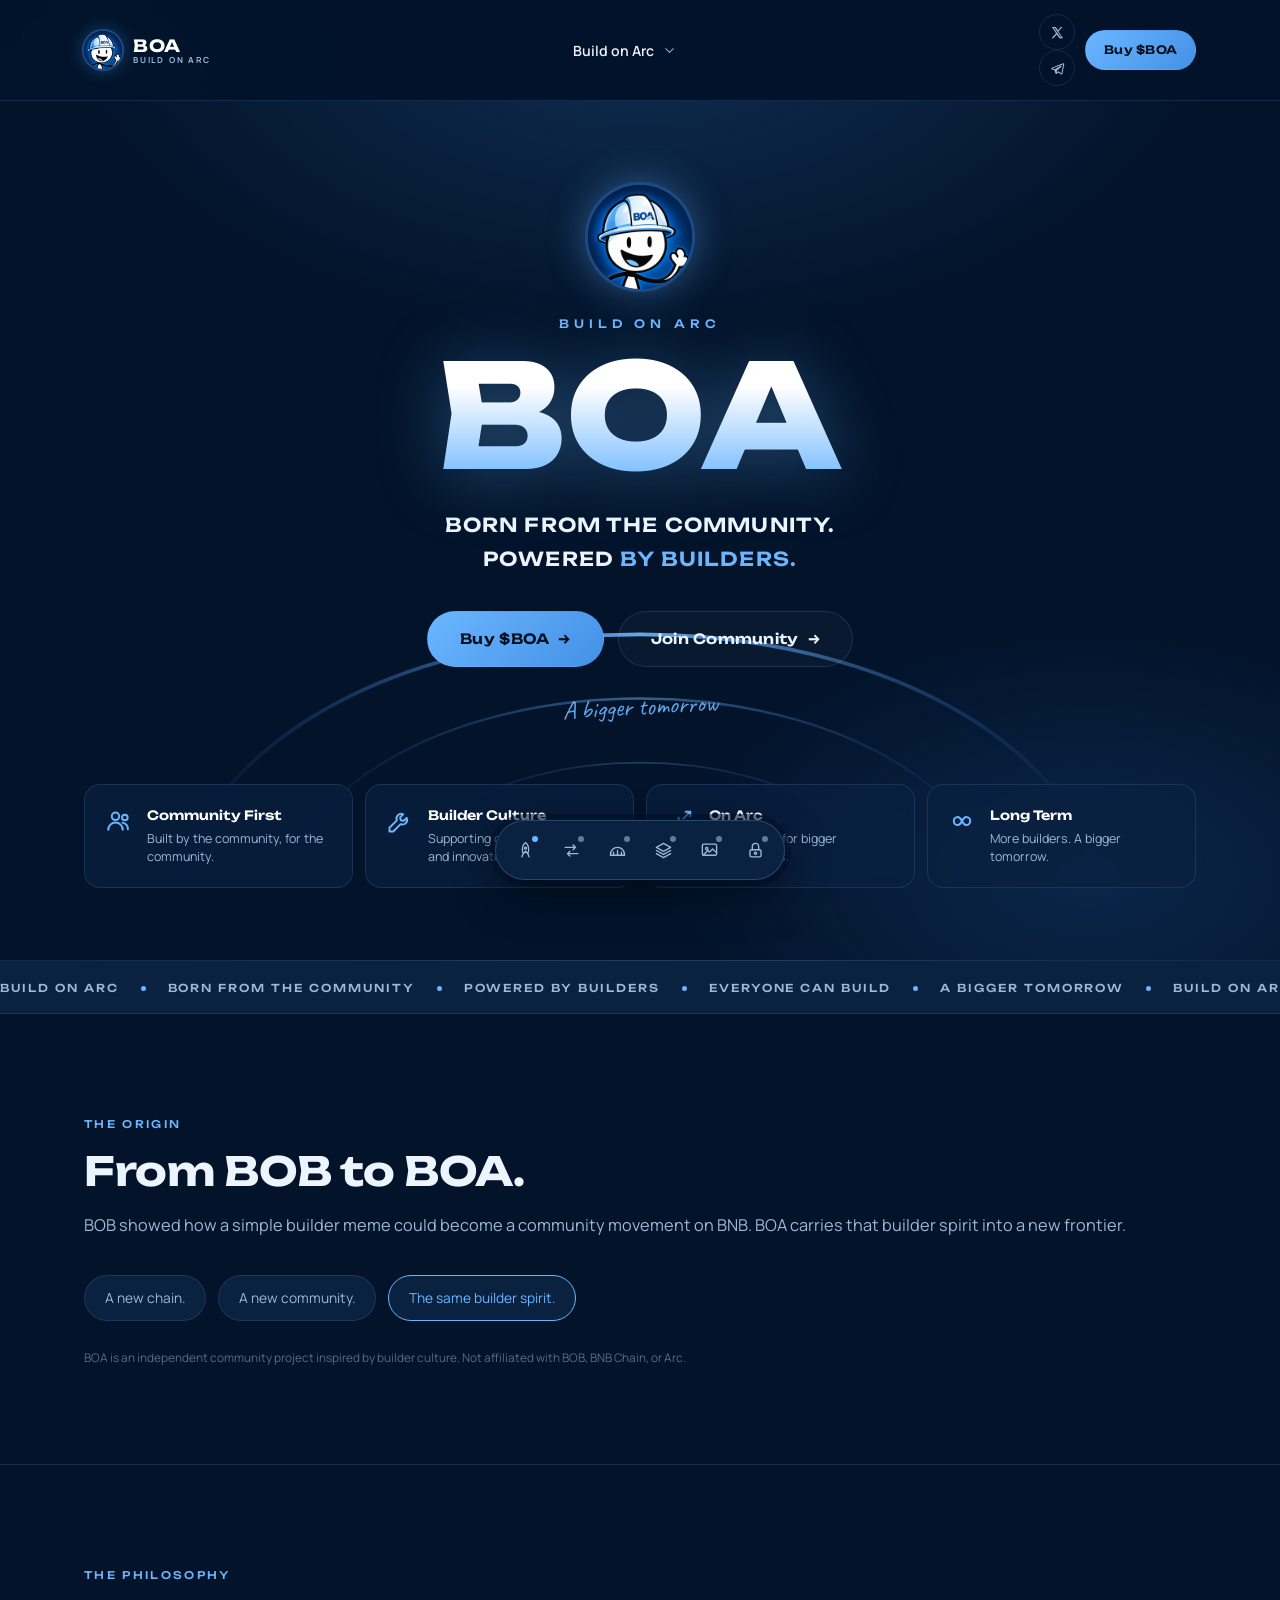
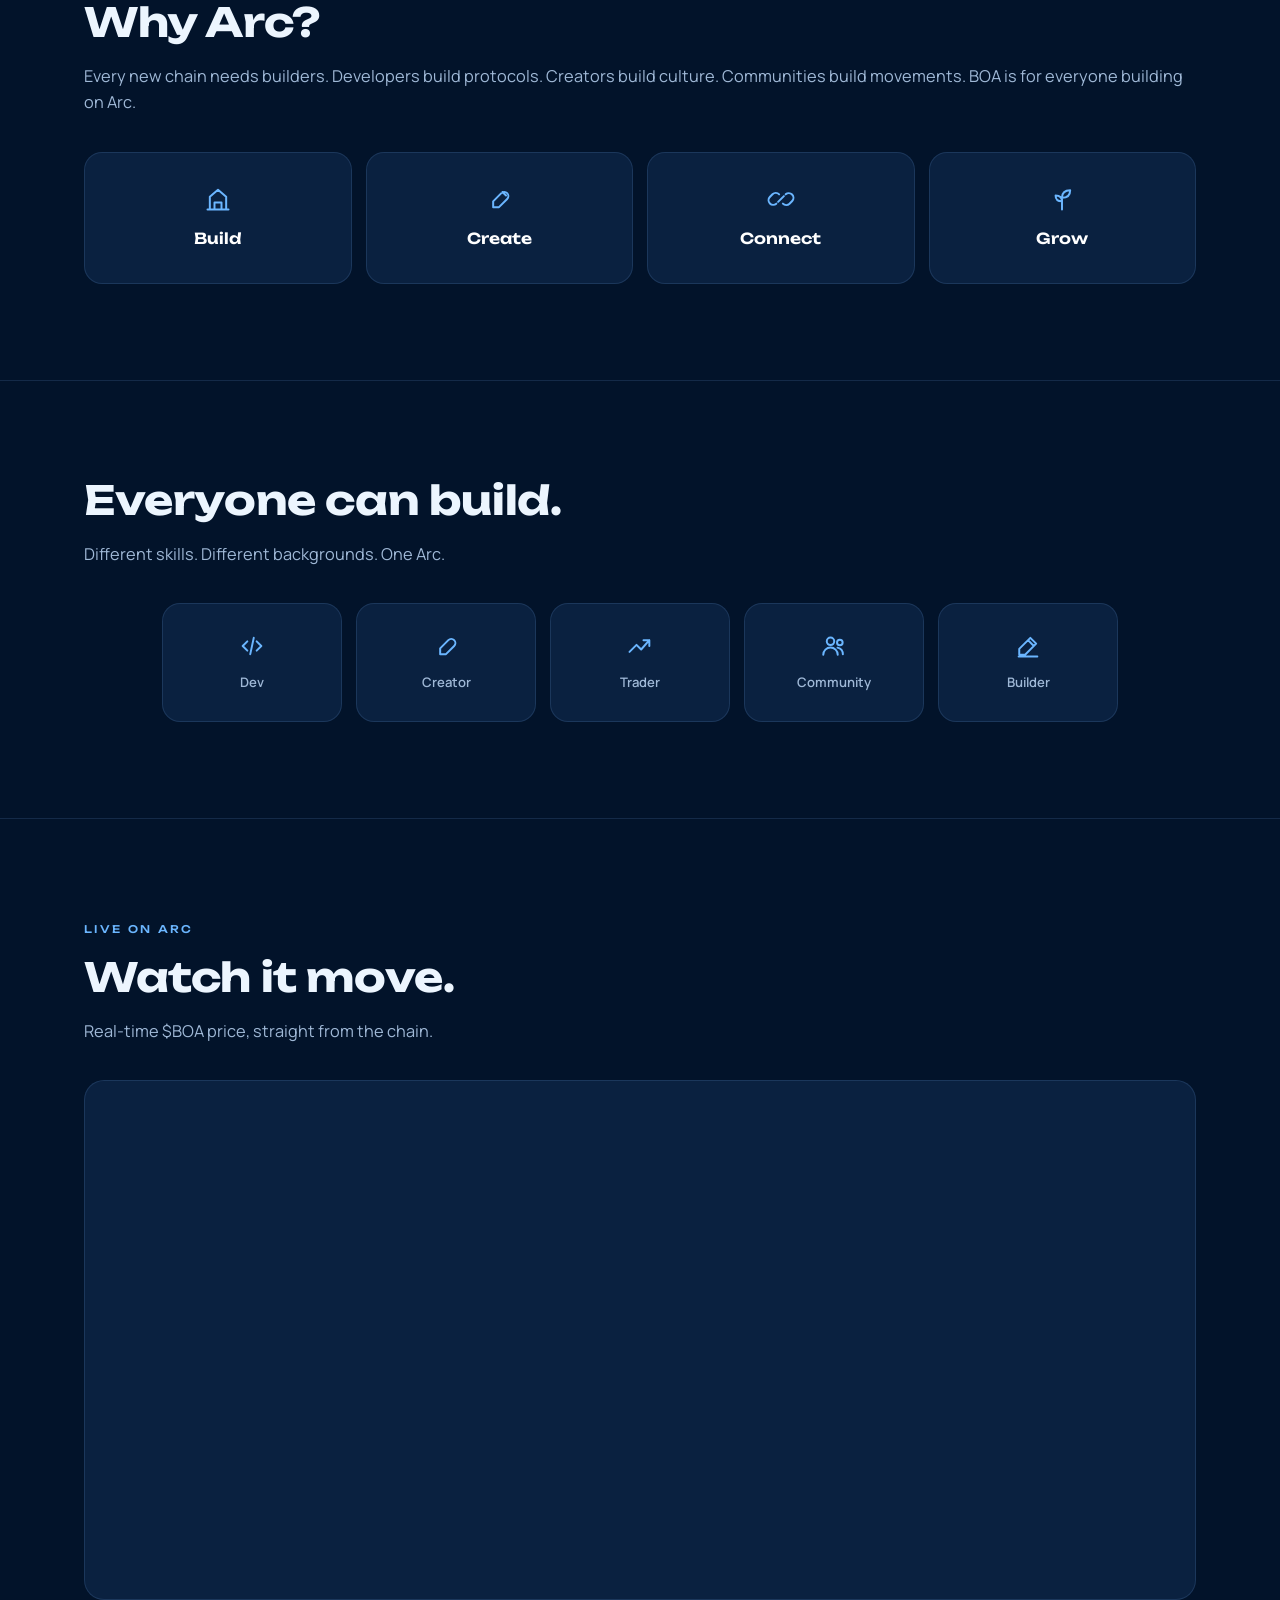
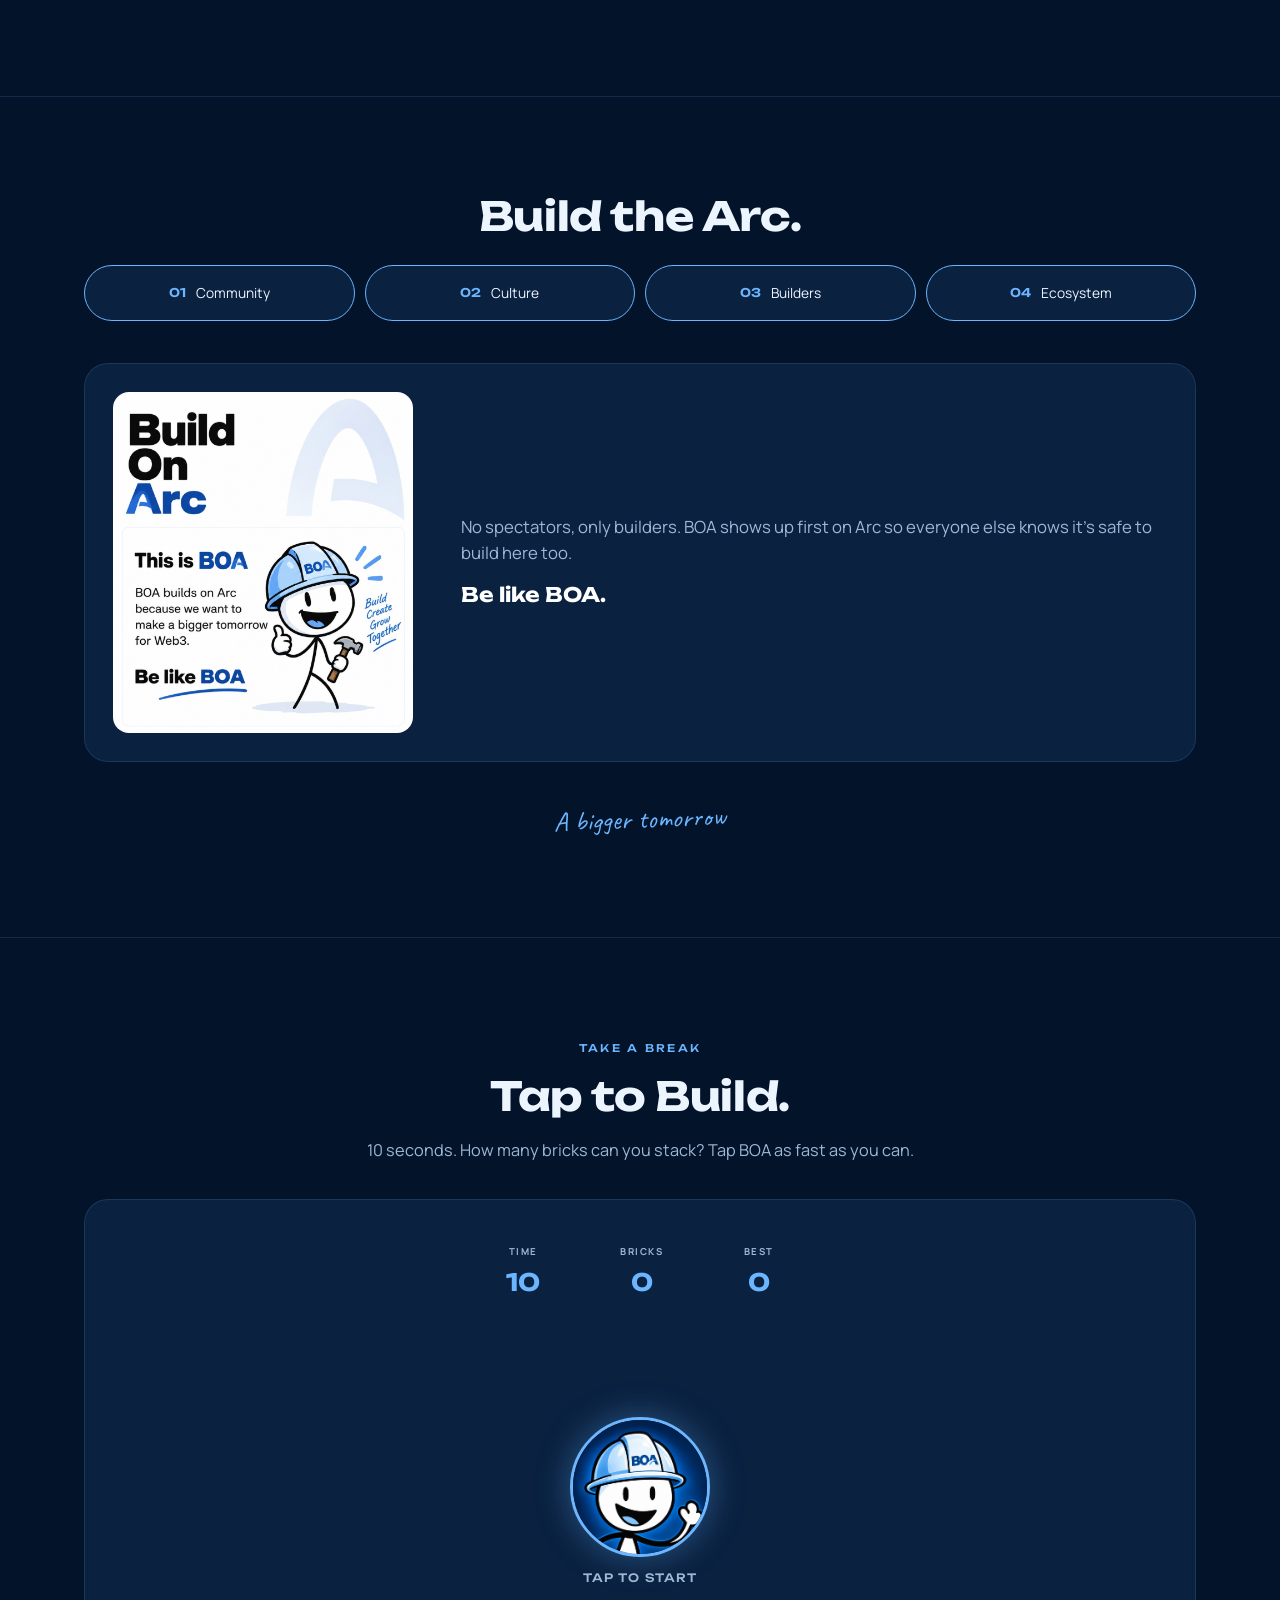
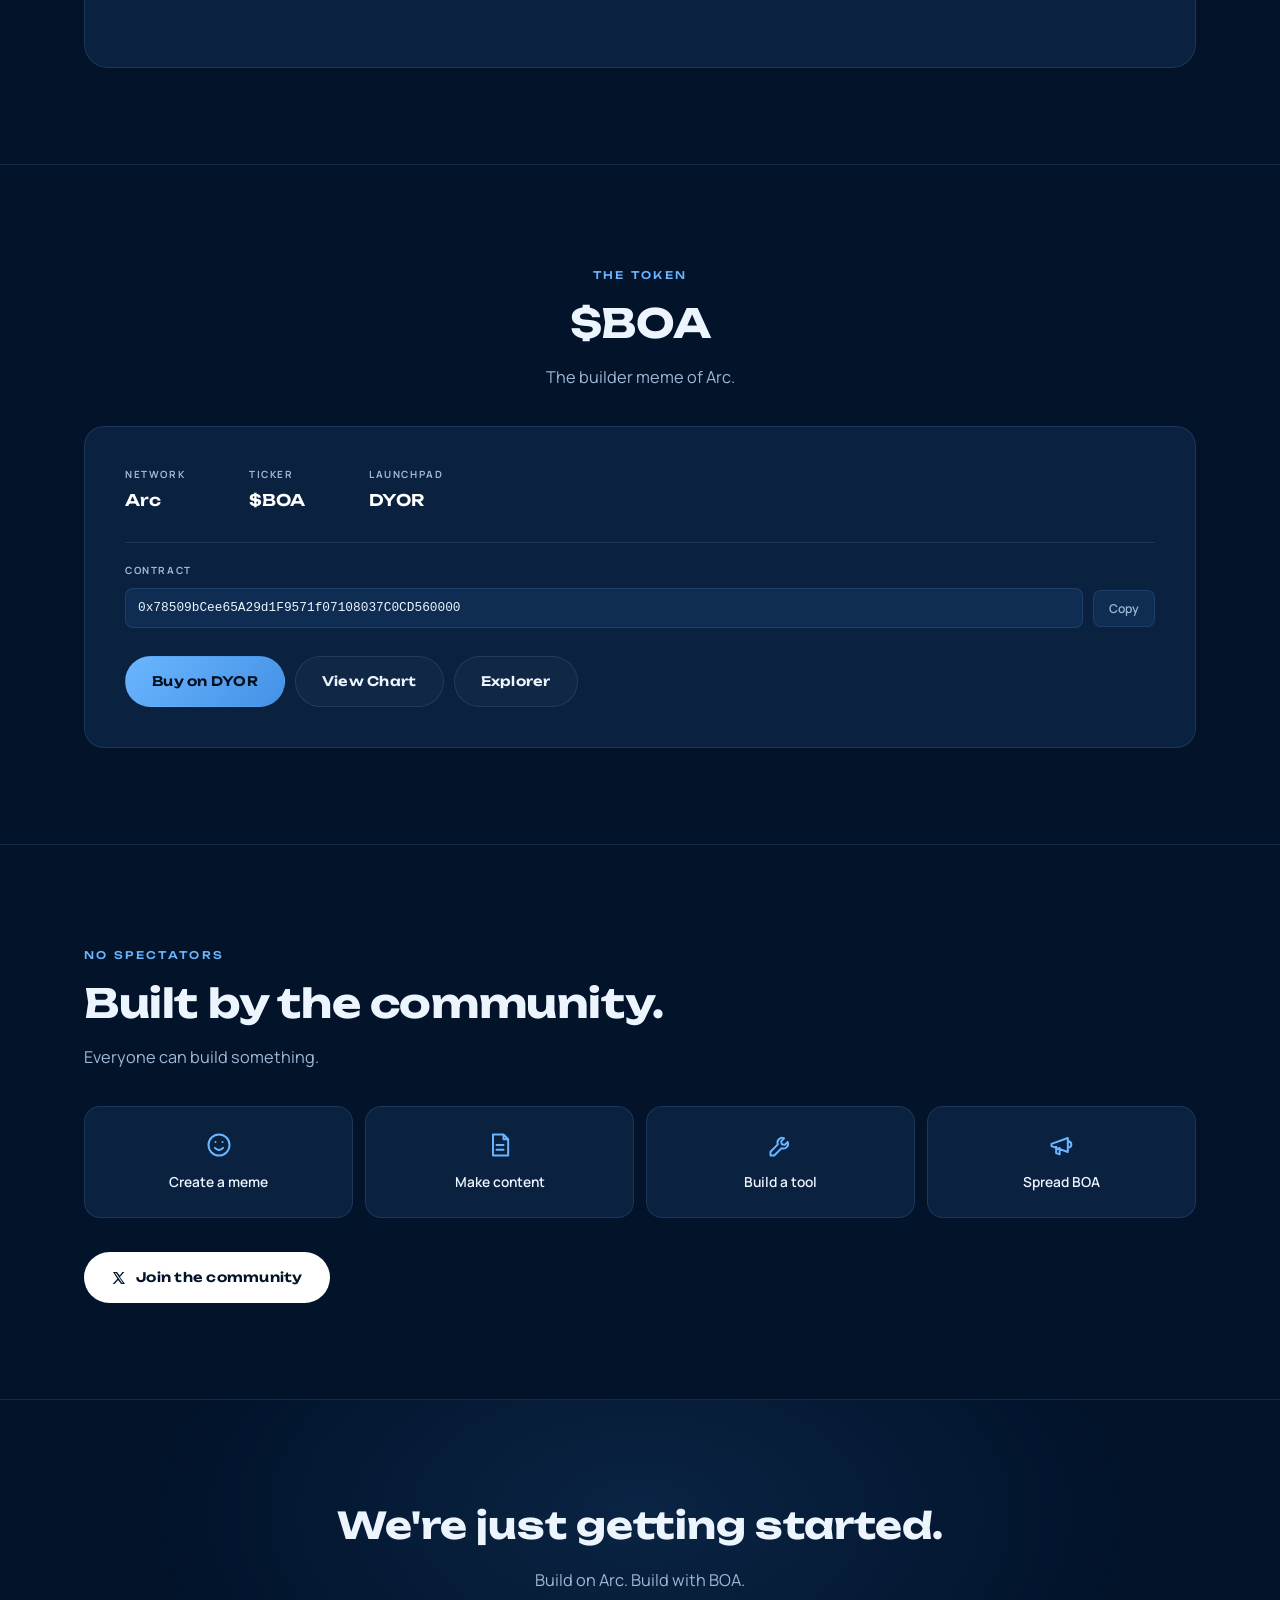
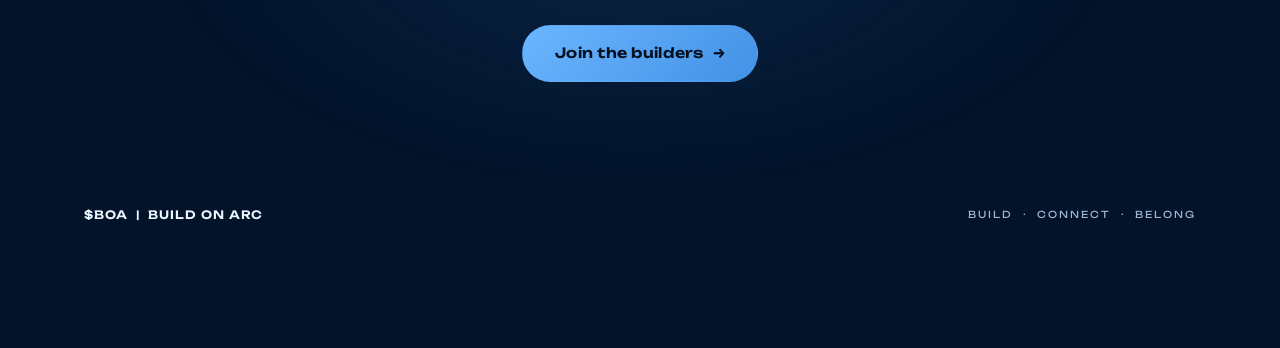
==== commit 207bb5ea: "Build the Arc: replace the plain SVG arc line with the 'This is BOA' card + short copy Swapped the d" ====
--- a/index.html
+++ b/index.html
@@ -14,7 +14,7 @@
 <link rel="preconnect" href="https://fonts.googleapis.com">
 <link rel="preconnect" href="https://fonts.gstatic.com" crossorigin>
 <link href="https://fonts.googleapis.com/css2?family=Unbounded:wght@500;600;700;800&family=Manrope:wght@400;500;600;700&family=Caveat:wght@600&display=swap" rel="stylesheet">
-<link rel="stylesheet" href="style.css?v=7">
+<link rel="stylesheet" href="style.css?v=8">
 </head>
 <body>
 
@@ -266,8 +266,12 @@
       <div class="arc-step"><span class="arc-step-num">03</span><span class="arc-step-label">Builders</span></div>
       <div class="arc-step"><span class="arc-step-num">04</span><span class="arc-step-label">Ecosystem</span></div>
     </div>
-    <div class="arc-graphic" aria-hidden="true">
-      <svg viewBox="0 0 400 160" class="arc-svg"><path d="M20 150 C 20 30, 380 30, 380 150" fill="none" stroke="url(#arcGrad)" stroke-width="14" stroke-linecap="round"/><defs><linearGradient id="arcGrad" x1="0" y1="0" x2="1" y2="0"><stop offset="0" stop-color="#1c4a86"/><stop offset="1" stop-color="#6bb6ff"/></linearGradient></defs></svg>
+    <div class="arc-showcase">
+      <img class="arc-showcase-img" src="images/build-arc-card.jpg" alt="This is BOA — Build On Arc. Build. Create. Grow. Together.">
+      <div class="arc-showcase-text">
+        <p>No spectators, only builders. BOA shows up first on Arc so everyone else knows it's safe to build here too.</p>
+        <p>Be like BOA.</p>
+      </div>
     </div>
     <p class="arc-tagline">A bigger tomorrow</p>
   </div>
@@ -409,6 +413,6 @@
   </div>
 </footer>
 
-<script src="script.js?v=7"></script>
+<script src="script.js?v=8"></script>
 </body>
 </html>
--- a/style.css
+++ b/style.css
@@ -304,8 +304,14 @@
 .arc-step.is-visible{opacity:1;transform:translateY(0);border-color:var(--blue-bright);}
 .arc-step-num{font-family:var(--font-display);font-weight:600;color:var(--blue-bright);font-size:.75rem;}
 .arc-step-label{font-size:.86rem;color:var(--ice);}
-.arc-graphic{width:min(900px,90vw);margin-bottom:24px;animation:float 5s ease-in-out infinite;}
-.arc-svg{width:100%;height:auto;}
+.arc-showcase{
+  display:flex;align-items:center;gap:48px;width:100%;margin-bottom:36px;
+  background:var(--panel);border:1px solid var(--line);border-radius:24px;padding:28px;
+}
+.arc-showcase-img{flex:0 0 300px;width:300px;border-radius:16px;display:block;}
+.arc-showcase-text{flex:1;text-align:left;}
+.arc-showcase-text p{font-size:1.05rem;color:var(--ice-dim);margin:0 0 12px;}
+.arc-showcase-text p:last-child{font-family:var(--font-display);font-weight:700;color:#fff;font-size:1.25rem;margin:0;}
 .arc-tagline{font-family:var(--font-script);font-size:1.7rem;color:var(--blue-bright);margin:0;transform:rotate(-2deg);}
 @keyframes float{0%,100%{transform:translateY(0);}50%{transform:translateY(-10px);}}
 
@@ -416,6 +422,9 @@
   .brand-tag{display:none;}
   .nav-dropdown-panel{position:fixed;top:70px;left:16px;right:16px;transform:translateY(-8px);width:auto;max-width:none;}
   .nav-dropdown.is-open .nav-dropdown-panel{transform:translateY(0);}
+  .arc-showcase{flex-direction:column;gap:20px;padding:20px;text-align:center;}
+  .arc-showcase-img{width:100%;max-width:280px;flex-basis:auto;}
+  .arc-showcase-text{text-align:center;}
 }
 @media (max-width:520px){
   .hero-cards{grid-template-columns:1fr;}
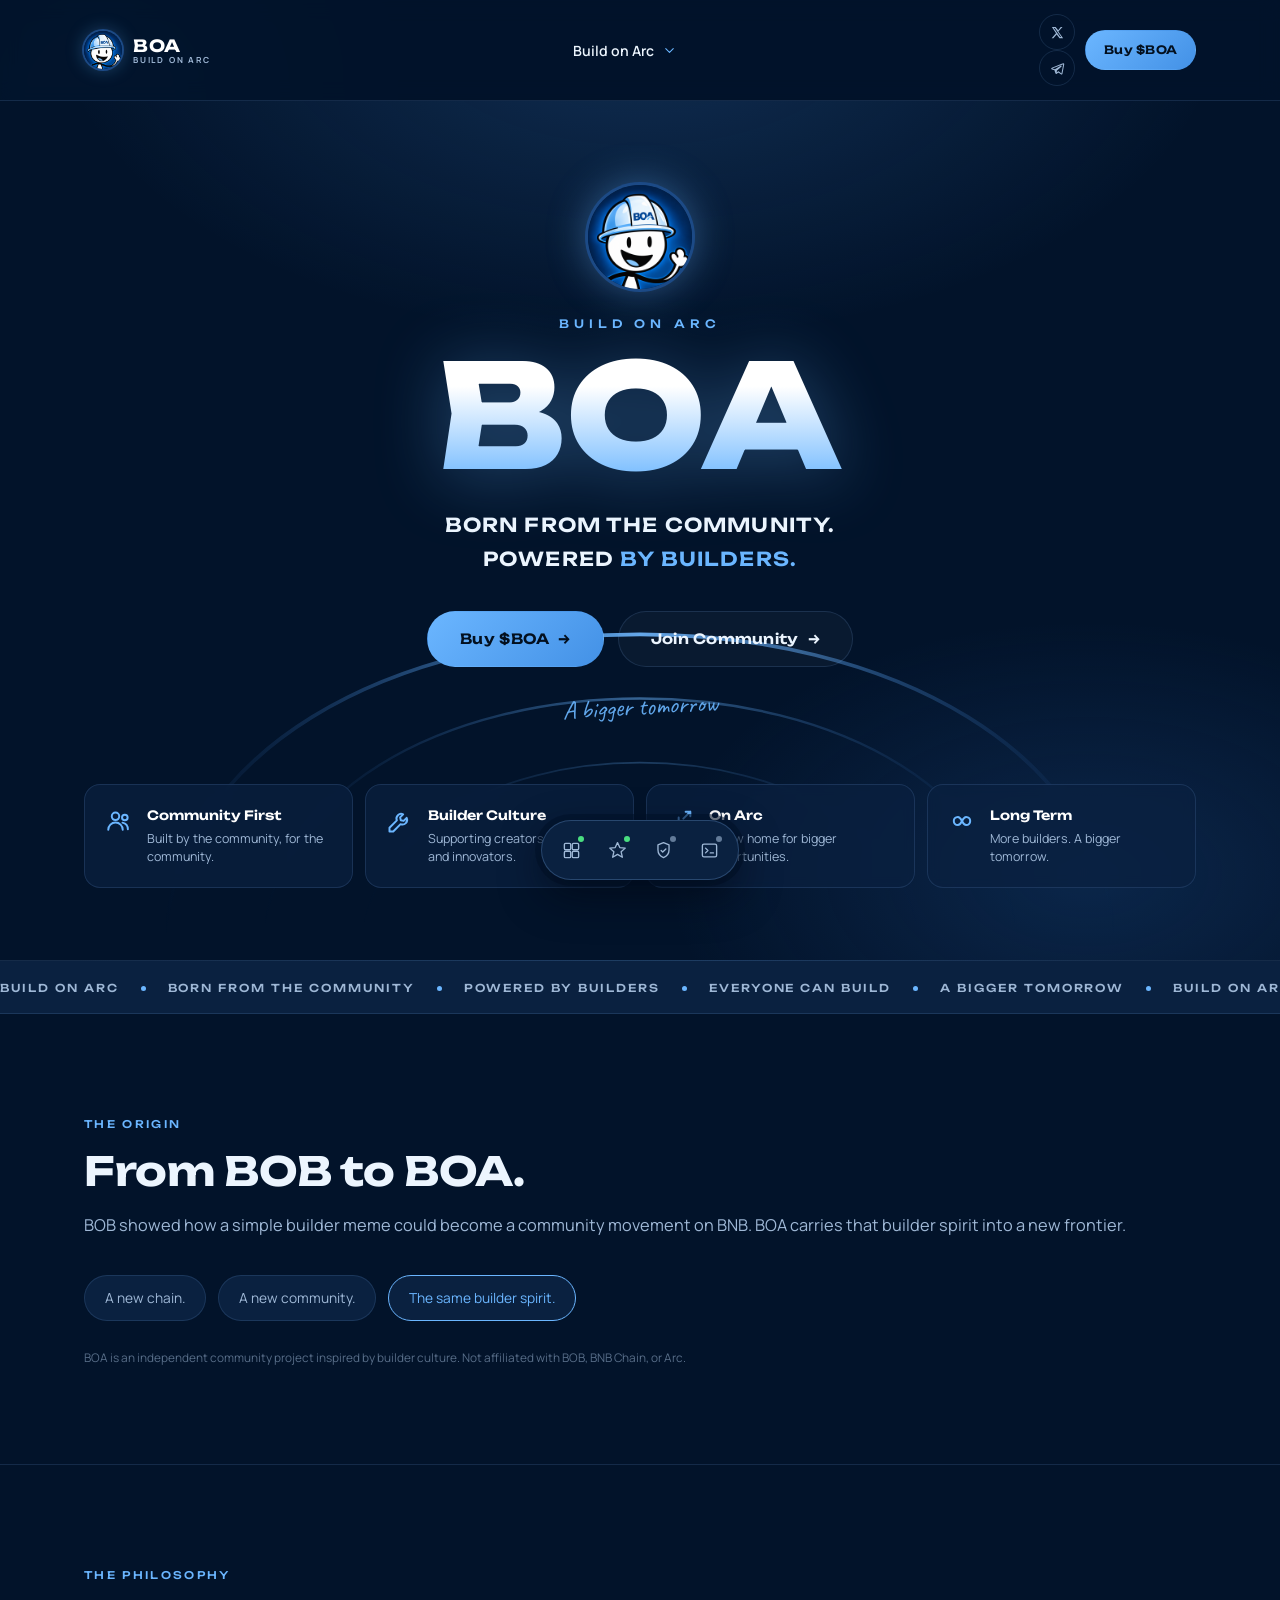
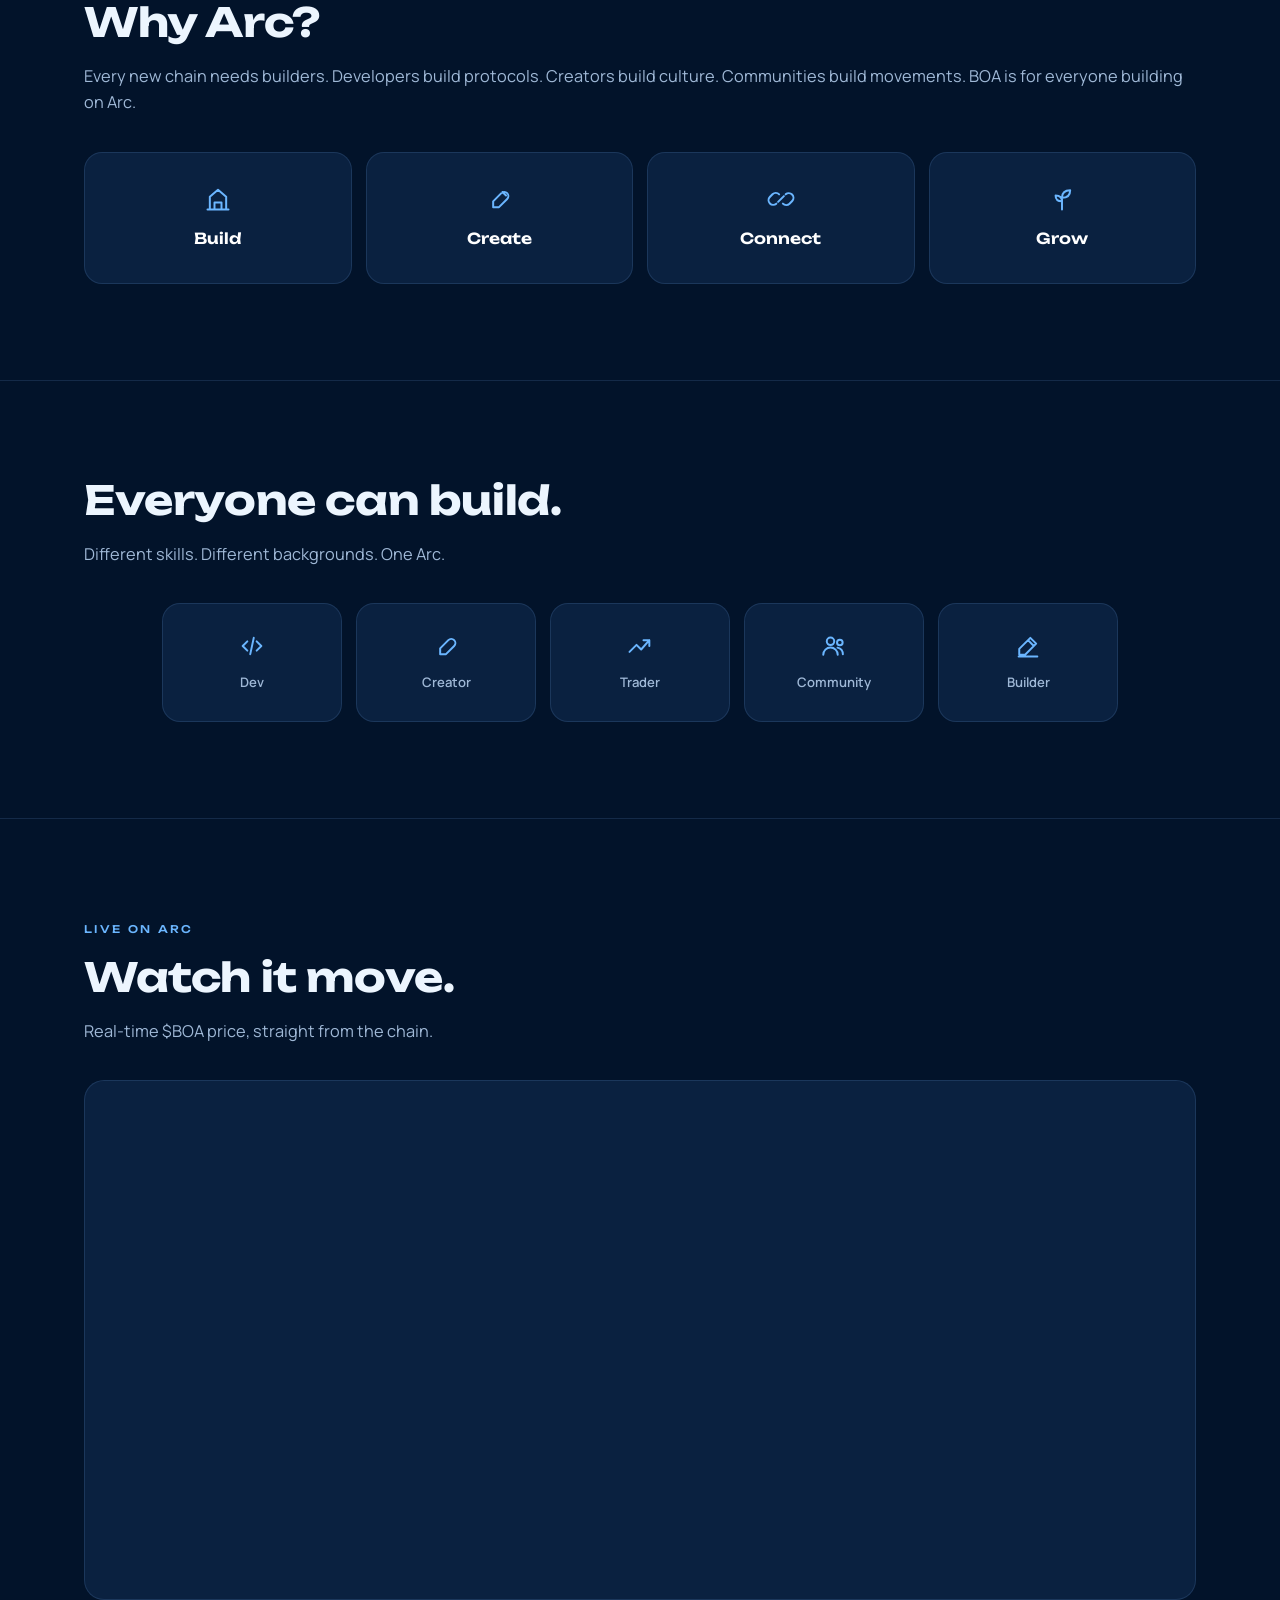
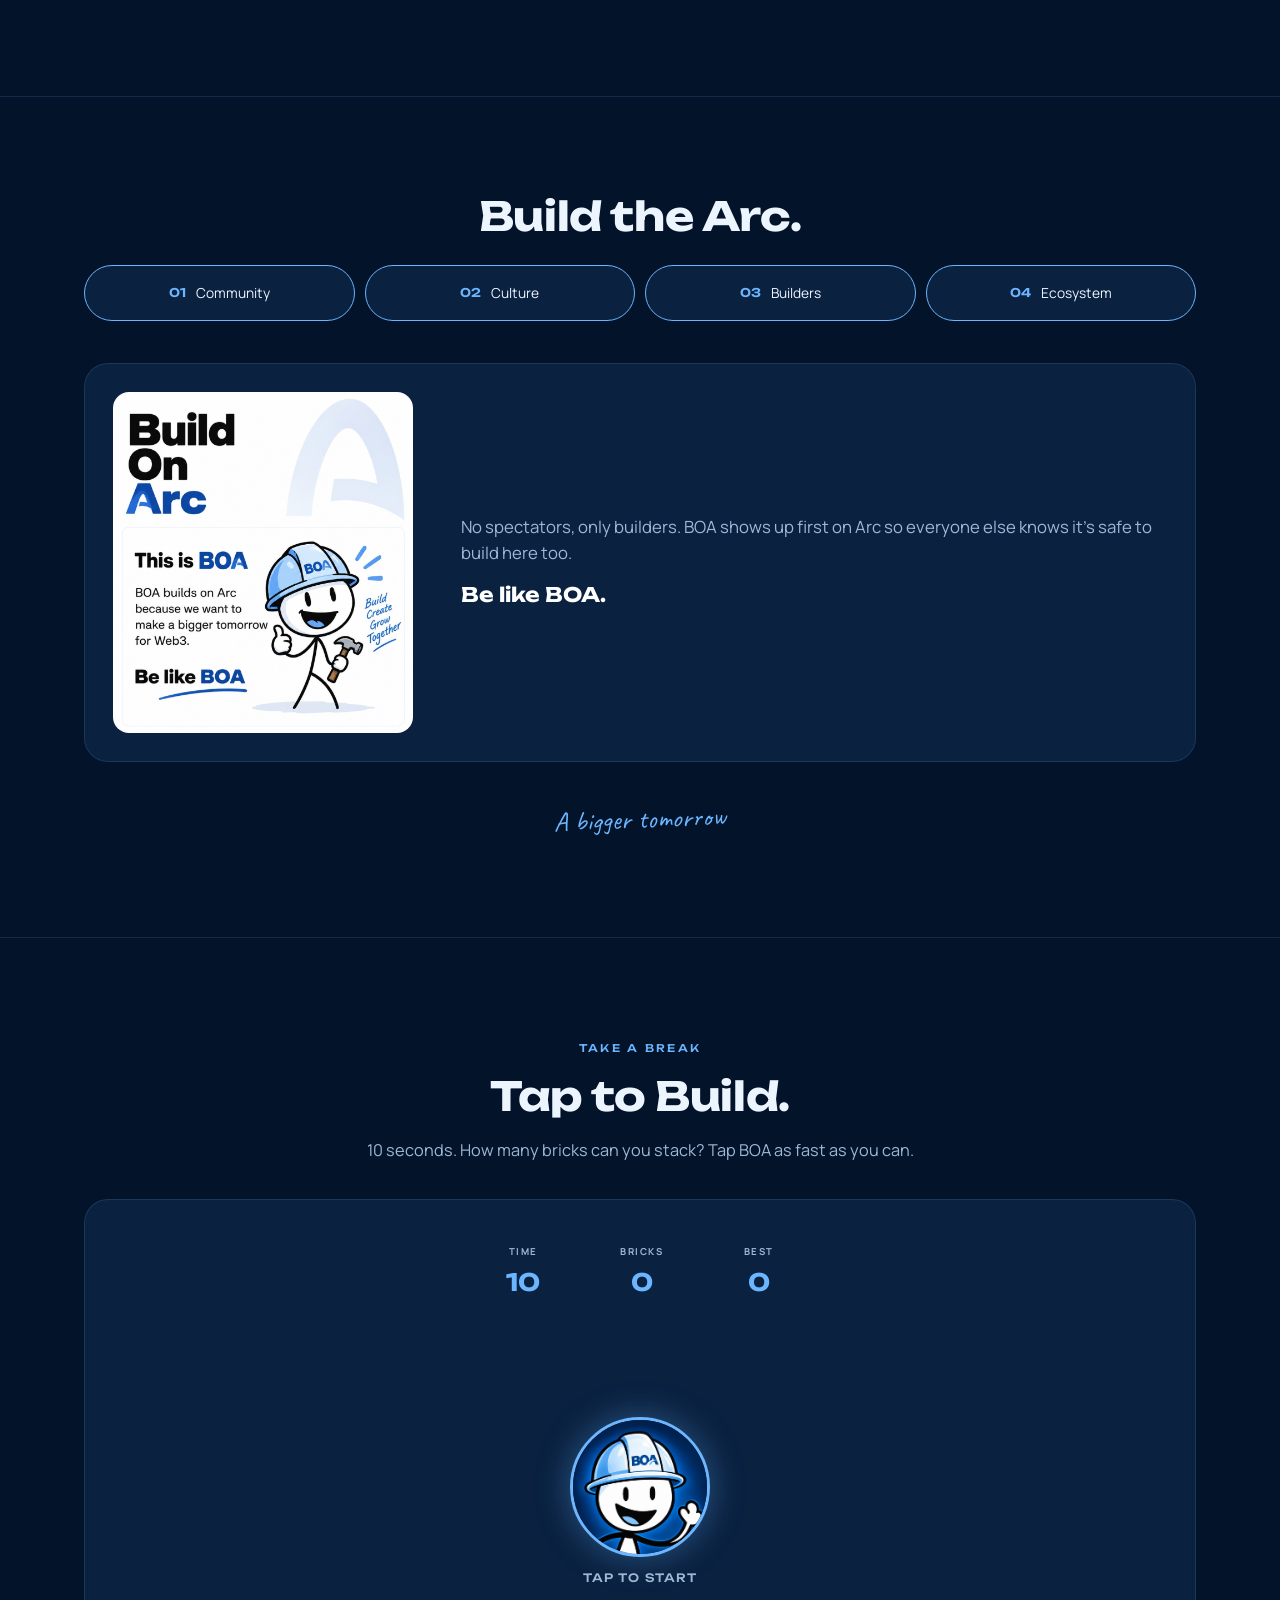
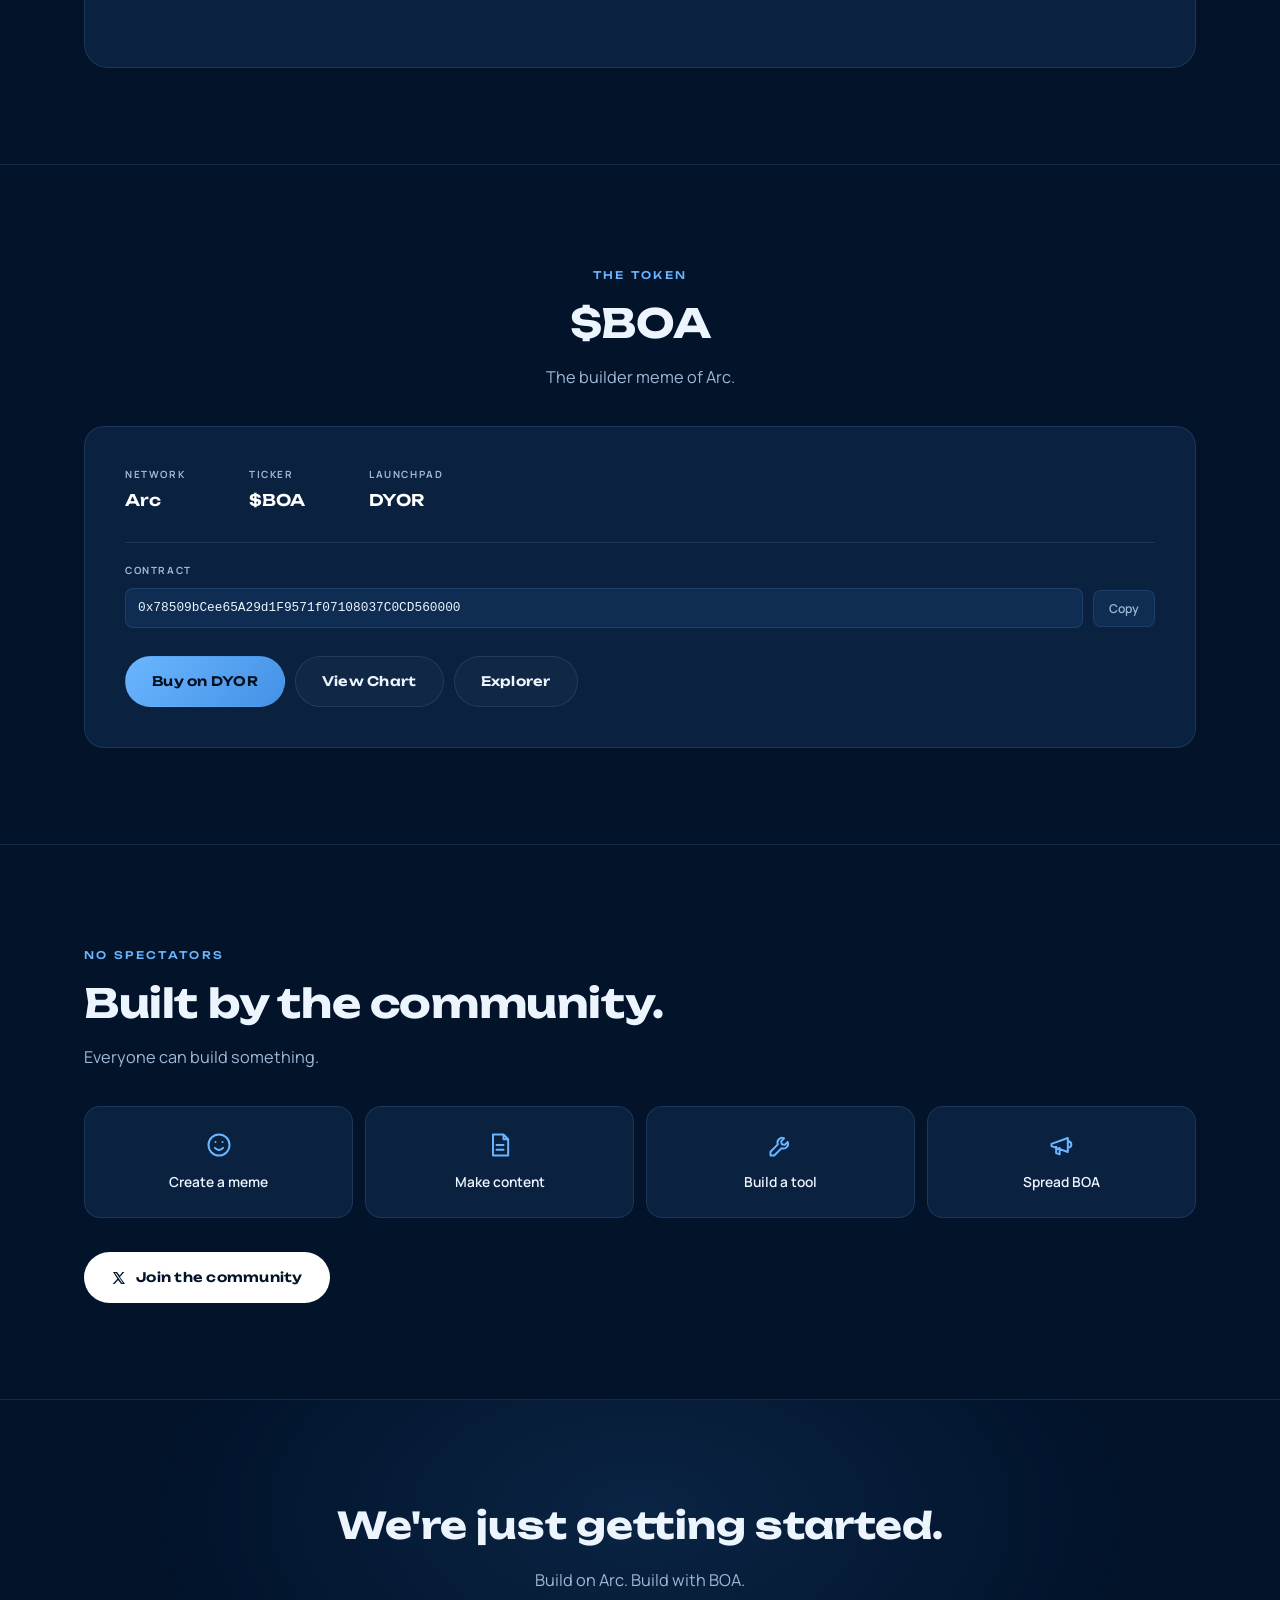
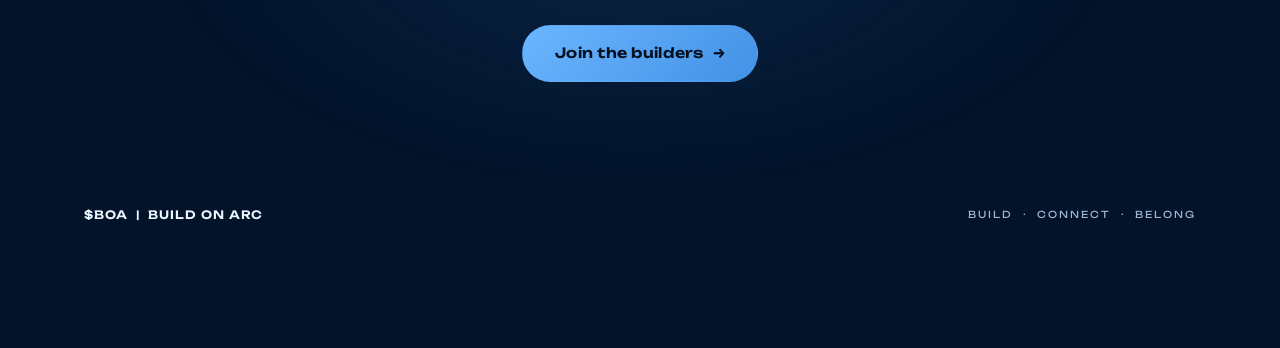
==== commit 2cd435d5: "Pivot: Builder Directory + Builder of the Week, replacing the trading-utility roadmap A competing pr" ====
--- a/index.html
+++ b/index.html
@@ -14,7 +14,7 @@
 <link rel="preconnect" href="https://fonts.googleapis.com">
 <link rel="preconnect" href="https://fonts.gstatic.com" crossorigin>
 <link href="https://fonts.googleapis.com/css2?family=Unbounded:wght@500;600;700;800&family=Manrope:wght@400;500;600;700&family=Caveat:wght@600&display=swap" rel="stylesheet">
-<link rel="stylesheet" href="style.css?v=8">
+<link rel="stylesheet" href="style.css?v=9">
 </head>
 <body>
 
@@ -36,49 +36,35 @@
       <div class="nav-dropdown-panel" id="nav-dropdown-panel">
         <div class="nav-dropdown-head">
           <span class="nav-dropdown-eyebrow">Day 1 — building in public</span>
-          <p class="nav-dropdown-lede">One utility at a time, over the next month. Build → test → ship → repeat.</p>
+          <p class="nav-dropdown-lede">We're not another trading terminal. BOA finds and backs the people actually building on Arc.</p>
         </div>
         <div class="nav-dropdown-list">
+          <a class="nav-item" href="builders.html#directory">
+            <svg viewBox="0 0 24 24" class="ic ic-lg"><rect x="3" y="3" width="8" height="8" rx="1.5"/><rect x="13" y="3" width="8" height="8" rx="1.5"/><rect x="3" y="13" width="8" height="8" rx="1.5"/><rect x="13" y="13" width="8" height="8" rx="1.5"/></svg>
+            <div class="nav-item-body">
+              <span class="nav-item-title">Builder Directory<span class="status-badge status-live">Live</span></span>
+              <span class="nav-item-text">Every real project building on Arc, in one place.</span>
+            </div>
+          </a>
+          <a class="nav-item" href="builders.html">
+            <svg viewBox="0 0 24 24" class="ic ic-lg"><path d="M12 2l2.9 6.3 6.9.7-5.2 4.7 1.5 6.8L12 17l-6.1 3.5 1.5-6.8L2.2 9l6.9-.7z"/></svg>
+            <div class="nav-item-body">
+              <span class="nav-item-title">Builder of the Week<span class="status-badge status-live">Live</span></span>
+              <span class="nav-item-text">One project, spotlighted by the community.</span>
+            </div>
+          </a>
           <div class="nav-item">
-            <svg viewBox="0 0 24 24" class="ic ic-lg"><path d="M12 2c2.5 2 4 5.5 4 9 0 1.8-.5 3.4-1.3 4.7L12 13l-2.7 2.7C8.5 14.4 8 12.8 8 11c0-3.5 1.5-7 4-9z"/><circle cx="12" cy="9" r="1.3"/><path d="M9 16l-1.5 4M15 16l1.5 4"/></svg>
+            <svg viewBox="0 0 24 24" class="ic ic-lg"><path d="M12 2l7 3v6c0 5-3.5 8.5-7 10-3.5-1.5-7-5-7-10V5z"/><path d="M9 12l2 2 4-4"/></svg>
             <div class="nav-item-body">
-              <span class="nav-item-title">Launchpad<span class="status-badge status-soon">Coming soon</span></span>
-              <span class="nav-item-text">Launch infrastructure for new tokens on Arc.</span>
+              <span class="nav-item-title">Proof of Build<span class="status-badge status-progress">Under construction</span></span>
+              <span class="nav-item-text">On-chain badges for projects that actually ship.</span>
             </div>
           </div>
           <div class="nav-item">
-            <svg viewBox="0 0 24 24" class="ic ic-lg"><rect x="3" y="4" width="18" height="14" rx="2"/><circle cx="8.5" cy="9.5" r="1.5"/><path d="M21 15l-5-5-4 4-2-2-6 6"/></svg>
+            <svg viewBox="0 0 24 24" class="ic ic-lg"><rect x="3" y="4" width="18" height="16" rx="2"/><path d="M7 9l3 3-3 3M13 15h4"/></svg>
             <div class="nav-item-body">
-              <span class="nav-item-title">NFT Tools<span class="status-badge status-progress">Under construction</span></span>
-              <span class="nav-item-text">Creation and launch tools for NFTs on Arc.</span>
-            </div>
-          </div>
-          <div class="nav-item">
-            <svg viewBox="0 0 24 24" class="ic ic-lg"><path d="M4 8h13M17 8l-3-3M17 8l-3 3M20 16H7M7 16l3 3M7 16l3-3"/></svg>
-            <div class="nav-item-body">
-              <span class="nav-item-title">Swap<span class="status-badge status-progress">Under construction</span></span>
-              <span class="nav-item-text">A simple, native way to trade on Arc.</span>
-            </div>
-          </div>
-          <div class="nav-item">
-            <svg viewBox="0 0 24 24" class="ic ic-lg"><path d="M3 18c0-6 4-10 9-10s9 4 9 10M3 18h18M7 18v-4M12 18v-6M17 18v-4"/></svg>
-            <div class="nav-item-body">
-              <span class="nav-item-title">Bridge<span class="status-badge status-progress">Under construction</span></span>
-              <span class="nav-item-text">Move assets in and out of Arc.</span>
-            </div>
-          </div>
-          <div class="nav-item">
-            <svg viewBox="0 0 24 24" class="ic ic-lg"><path d="M12 3 3 8l9 5 9-5-9-5z"/><path d="M3 12l9 5 9-5"/><path d="M3 16l9 5 9-5"/></svg>
-            <div class="nav-item-body">
-              <span class="nav-item-title">Staking<span class="status-badge status-progress">Under construction</span></span>
-              <span class="nav-item-text">Put assets to work on Arc.</span>
-            </div>
-          </div>
-          <div class="nav-item">
-            <svg viewBox="0 0 24 24" class="ic ic-lg"><rect x="5" y="11" width="14" height="9" rx="2"/><path d="M8 11V7a4 4 0 0 1 8 0v4"/><circle cx="12" cy="15.5" r="1.4"/></svg>
-            <div class="nav-item-body">
-              <span class="nav-item-title">Lockups &amp; Vesting<span class="status-badge status-progress">Under construction</span></span>
-              <span class="nav-item-text">Token lockups and vesting schedules.</span>
+              <span class="nav-item-title">Buildlog Hub<span class="status-badge status-progress">Under construction</span></span>
+              <span class="nav-item-text">Public build logs from projects across Arc.</span>
             </div>
           </div>
         </div>
@@ -374,35 +360,25 @@
 
 <!-- ============ Floating utility dock ============ -->
 <nav class="dock" id="dock" aria-label="BOA utilities">
-  <button type="button" class="dock-item" data-status="soon" aria-label="Launchpad — Coming soon">
-    <svg viewBox="0 0 24 24" class="ic"><path d="M12 2c2.5 2 4 5.5 4 9 0 1.8-.5 3.4-1.3 4.7L12 13l-2.7 2.7C8.5 14.4 8 12.8 8 11c0-3.5 1.5-7 4-9z"/><circle cx="12" cy="9" r="1.3"/><path d="M9 16l-1.5 4M15 16l1.5 4"/></svg>
-    <span class="dock-dot dock-dot-soon"></span>
-    <span class="dock-tip">Launchpad<em>Coming soon</em></span>
+  <a class="dock-item" href="builders.html#directory" aria-label="Builder Directory — Live">
+    <svg viewBox="0 0 24 24" class="ic"><rect x="3" y="3" width="8" height="8" rx="1.5"/><rect x="13" y="3" width="8" height="8" rx="1.5"/><rect x="3" y="13" width="8" height="8" rx="1.5"/><rect x="13" y="13" width="8" height="8" rx="1.5"/></svg>
+    <span class="dock-dot dock-dot-live"></span>
+    <span class="dock-tip">Directory<em>Live</em></span>
+  </a>
+  <a class="dock-item" href="builders.html" aria-label="Builder of the Week — Live">
+    <svg viewBox="0 0 24 24" class="ic"><path d="M12 2l2.9 6.3 6.9.7-5.2 4.7 1.5 6.8L12 17l-6.1 3.5 1.5-6.8L2.2 9l6.9-.7z"/></svg>
+    <span class="dock-dot dock-dot-live"></span>
+    <span class="dock-tip">Spotlight<em>Live</em></span>
+  </a>
+  <button type="button" class="dock-item" data-status="progress" aria-label="Proof of Build — Under construction">
+    <svg viewBox="0 0 24 24" class="ic"><path d="M12 2l7 3v6c0 5-3.5 8.5-7 10-3.5-1.5-7-5-7-10V5z"/><path d="M9 12l2 2 4-4"/></svg>
+    <span class="dock-dot"></span>
+    <span class="dock-tip">Proof of Build<em>Under construction</em></span>
   </button>
-  <button type="button" class="dock-item" data-status="progress" aria-label="Swap — Under construction">
-    <svg viewBox="0 0 24 24" class="ic"><path d="M4 8h13M17 8l-3-3M17 8l-3 3M20 16H7M7 16l3 3M7 16l3-3"/></svg>
+  <button type="button" class="dock-item" data-status="progress" aria-label="Buildlog Hub — Under construction">
+    <svg viewBox="0 0 24 24" class="ic"><rect x="3" y="4" width="18" height="16" rx="2"/><path d="M7 9l3 3-3 3M13 15h4"/></svg>
     <span class="dock-dot"></span>
-    <span class="dock-tip">Swap<em>Under construction</em></span>
-  </button>
-  <button type="button" class="dock-item" data-status="progress" aria-label="Bridge — Under construction">
-    <svg viewBox="0 0 24 24" class="ic"><path d="M3 18c0-6 4-10 9-10s9 4 9 10M3 18h18M7 18v-4M12 18v-6M17 18v-4"/></svg>
-    <span class="dock-dot"></span>
-    <span class="dock-tip">Bridge<em>Under construction</em></span>
-  </button>
-  <button type="button" class="dock-item" data-status="progress" aria-label="Staking — Under construction">
-    <svg viewBox="0 0 24 24" class="ic"><path d="M12 3 3 8l9 5 9-5-9-5z"/><path d="M3 12l9 5 9-5"/><path d="M3 16l9 5 9-5"/></svg>
-    <span class="dock-dot"></span>
-    <span class="dock-tip">Staking<em>Under construction</em></span>
-  </button>
-  <button type="button" class="dock-item" data-status="progress" aria-label="NFT Tools — Under construction">
-    <svg viewBox="0 0 24 24" class="ic"><rect x="3" y="4" width="18" height="14" rx="2"/><circle cx="8.5" cy="9.5" r="1.5"/><path d="M21 15l-5-5-4 4-2-2-6 6"/></svg>
-    <span class="dock-dot"></span>
-    <span class="dock-tip">NFT Tools<em>Under construction</em></span>
-  </button>
-  <button type="button" class="dock-item" data-status="progress" aria-label="Lockups &amp; Vesting — Under construction">
-    <svg viewBox="0 0 24 24" class="ic"><rect x="5" y="11" width="14" height="9" rx="2"/><path d="M8 11V7a4 4 0 0 1 8 0v4"/><circle cx="12" cy="15.5" r="1.4"/></svg>
-    <span class="dock-dot"></span>
-    <span class="dock-tip">Lockups<em>Under construction</em></span>
+    <span class="dock-tip">Buildlog<em>Under construction</em></span>
   </button>
 </nav>
 
@@ -413,6 +389,6 @@
   </div>
 </footer>
 
-<script src="script.js?v=8"></script>
+<script src="script.js?v=9"></script>
 </body>
 </html>
--- a/style.css
+++ b/style.css
@@ -146,6 +146,7 @@
 }
 .status-progress{background:rgba(159,184,214,.12);color:var(--ice-dim);border:1px solid var(--line);}
 .status-soon{background:rgba(107,182,255,.14);color:var(--blue-bright);border:1px solid var(--blue-deep);}
+.status-live{background:rgba(74,222,128,.14);color:#4ade80;border:1px solid rgba(74,222,128,.4);}
 .nav-dropdown-foot{
   display:flex;align-items:center;justify-content:center;gap:8px;margin-top:16px;padding-top:16px;
   border-top:1px solid var(--line);font-family:var(--font-display);font-size:.78rem;font-weight:600;
@@ -233,6 +234,7 @@
 .dock-item:hover{background:var(--panel-hi);color:var(--blue-bright);transform:translateY(-3px);}
 .dock-dot{position:absolute;top:8px;right:9px;width:6px;height:6px;border-radius:50%;background:var(--ice-dim);opacity:.6;}
 .dock-dot-soon{background:var(--blue-bright);opacity:1;}
+.dock-dot-live{background:#4ade80;opacity:1;}
 .dock-tip{
   position:absolute;bottom:calc(100% + 12px);left:50%;transform:translate(-50%,4px);
   background:var(--navy);border:1px solid var(--line);border-radius:10px;padding:8px 12px;
@@ -349,6 +351,38 @@
 .game-tap:active img,.game-tap.tapped img{transform:scale(.92);}
 .game-tap-hint{font-family:var(--font-display);font-weight:500;font-size:.72rem;letter-spacing:.1em;text-transform:uppercase;color:var(--ice-dim);}
 .game-result{min-height:1.4em;font-weight:600;color:var(--blue-bright);margin:16px 0 0;}
+
+/* ---------- builders page ---------- */
+.builders-intro .lede{max-width:640px;}
+.spotlight-card{
+  background:linear-gradient(135deg,rgba(74,222,128,.08),var(--panel) 40%);
+  border:1px solid rgba(74,222,128,.3);border-radius:24px;padding:36px;width:100%;
+}
+.spotlight-body{display:flex;flex-direction:column;align-items:flex-start;gap:14px;text-align:left;}
+.spotlight-tag{
+  font-family:var(--font-display);font-size:.66rem;font-weight:600;letter-spacing:.1em;text-transform:uppercase;
+  color:#4ade80;background:rgba(74,222,128,.14);border:1px solid rgba(74,222,128,.4);border-radius:100px;padding:5px 14px;
+}
+.spotlight-desc{font-size:1.02rem;color:var(--ice-dim);margin:0;max-width:720px;}
+.spotlight-why{font-size:.92rem;color:var(--ice);margin:0;max-width:720px;}
+.spotlight-why strong{color:#4ade80;}
+
+.directory-grid{display:grid;grid-template-columns:repeat(3,1fr);gap:16px;}
+.directory-card{
+  display:flex;flex-direction:column;align-items:flex-start;gap:8px;text-align:left;
+  background:var(--panel);border:1px solid var(--line);border-radius:18px;padding:24px;
+  transition:border-color .15s,transform .15s;
+}
+.directory-card:hover{border-color:var(--blue-bright);transform:translateY(-3px);}
+.directory-card-name{font-family:var(--font-display);font-weight:700;font-size:1.05rem;color:#fff;}
+.directory-card-tag{
+  font-size:.62rem;font-weight:700;letter-spacing:.08em;text-transform:uppercase;color:var(--blue-bright);
+  background:rgba(107,182,255,.12);border-radius:100px;padding:3px 10px;
+}
+.directory-card-desc{font-size:.85rem;color:var(--ice-dim);margin:4px 0 0;line-height:1.5;}
+.directory-card-submit{border-style:dashed;border-color:var(--line);}
+.directory-card-submit:hover{border-color:var(--blue-bright);}
+.directory-card-submit .directory-card-tag{color:var(--ice-dim);background:rgba(159,184,214,.1);}
 
 /* ---------- token ---------- */
 .token-section{text-align:center;}
@@ -411,6 +445,7 @@
   .section{padding:64px 0;}
   .hero{padding:60px 0 48px;}
   .pillar-row{grid-template-columns:repeat(2,1fr);}
+  .directory-grid{grid-template-columns:1fr;}
   .community-grid{grid-template-columns:repeat(2,1fr);}
   .token-card{padding:26px;}
   .chart-frame{height:400px;}
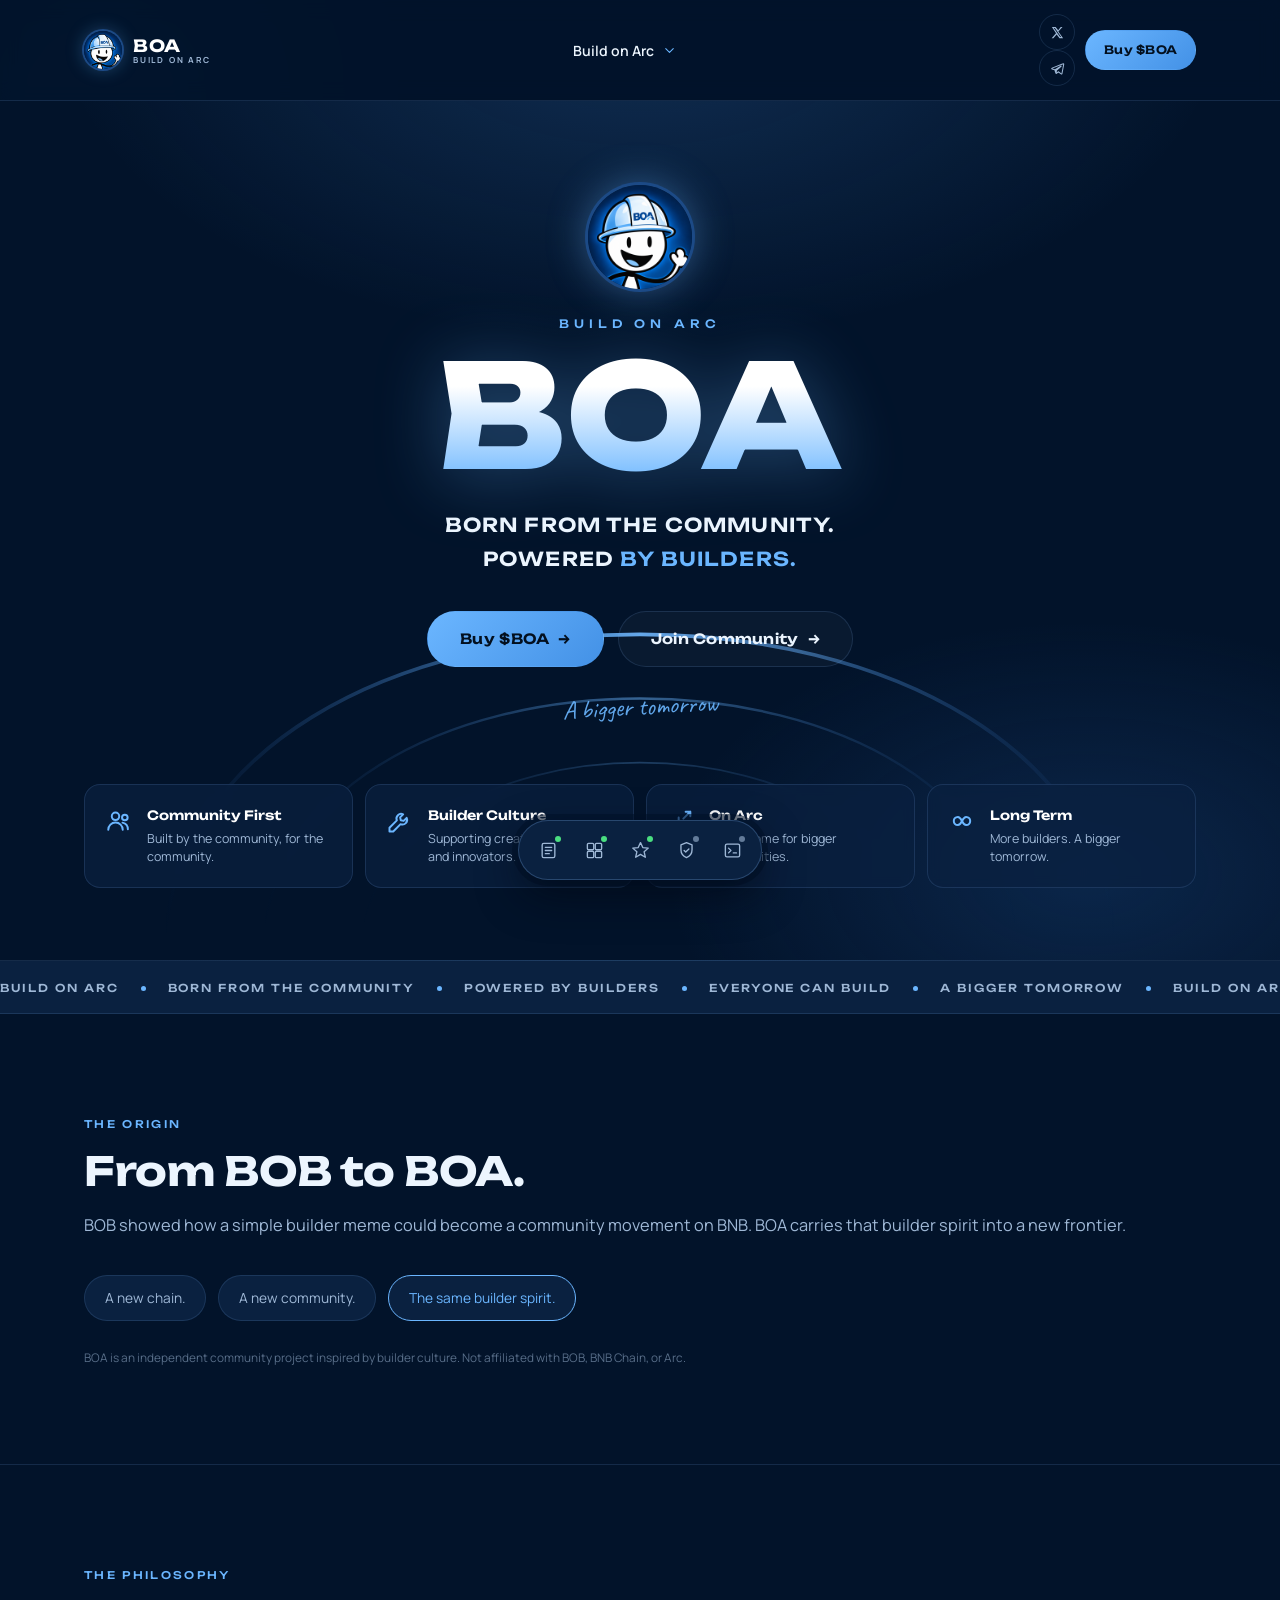
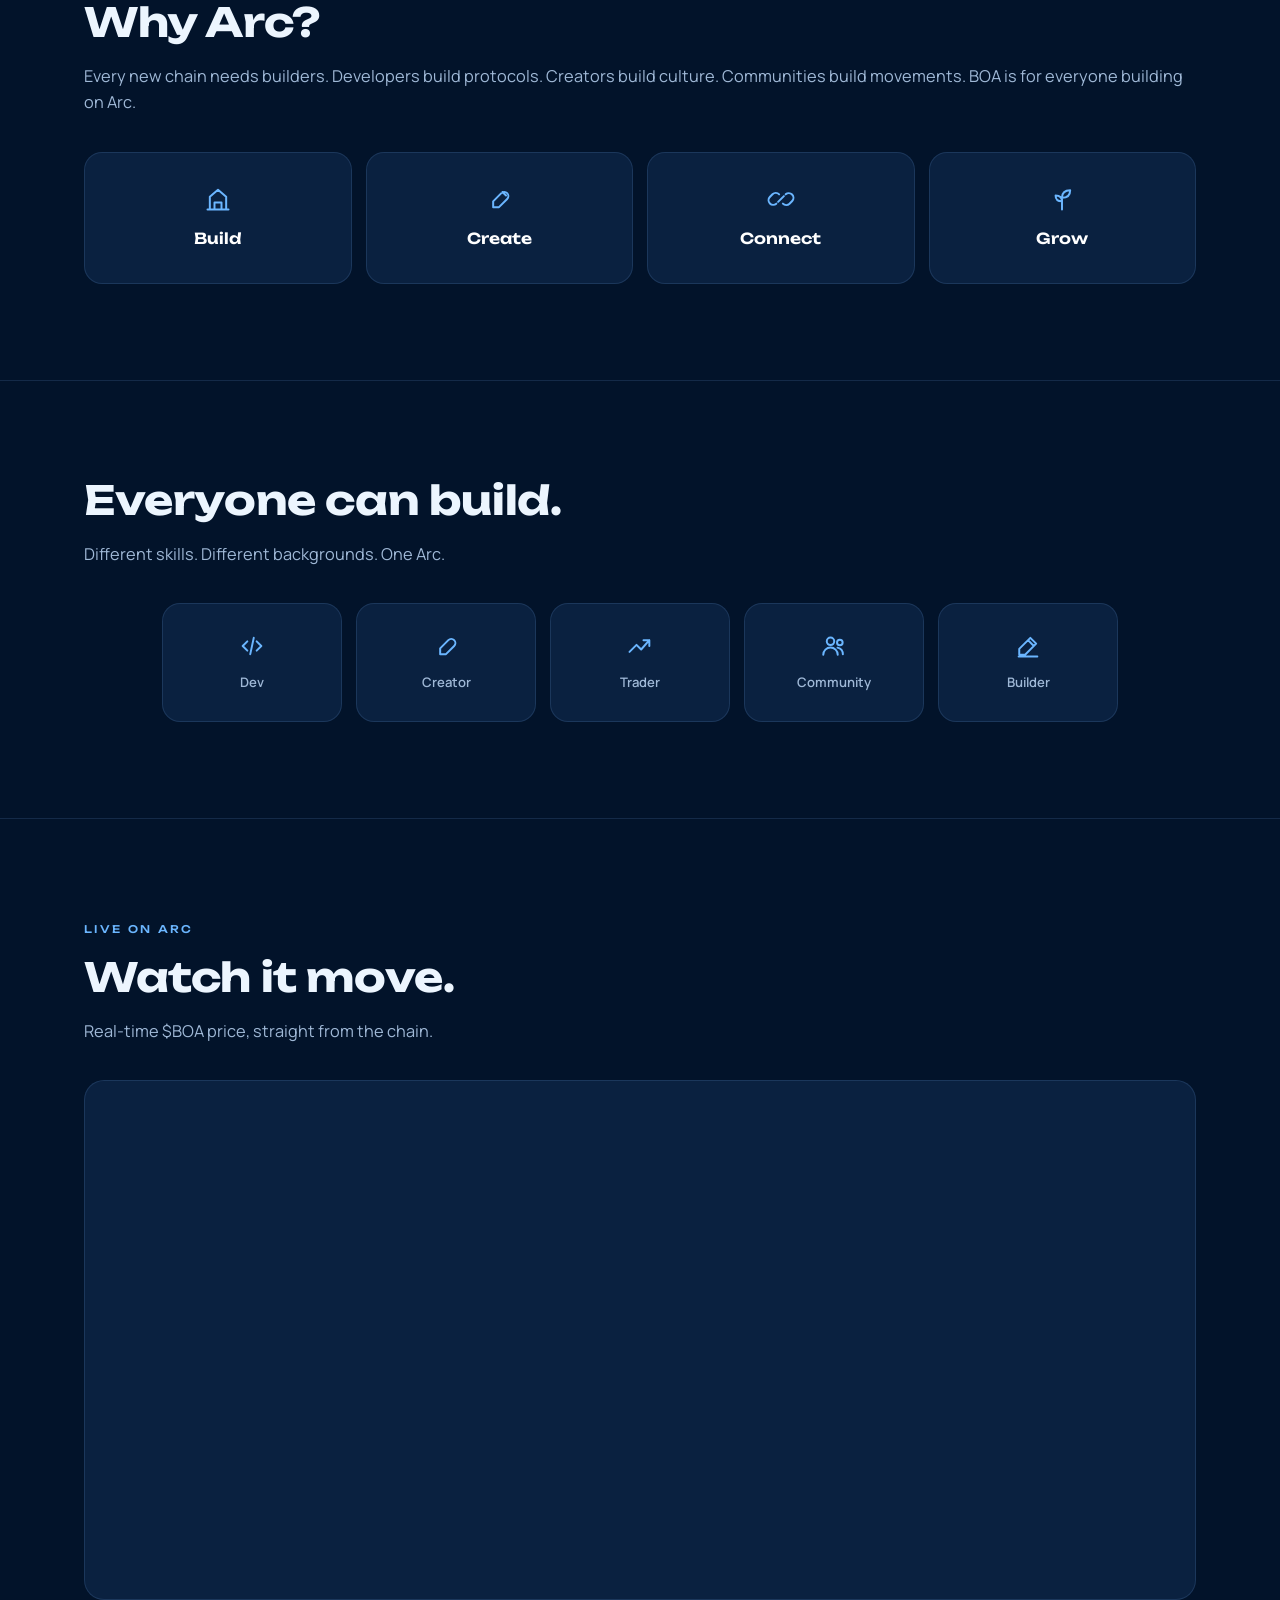
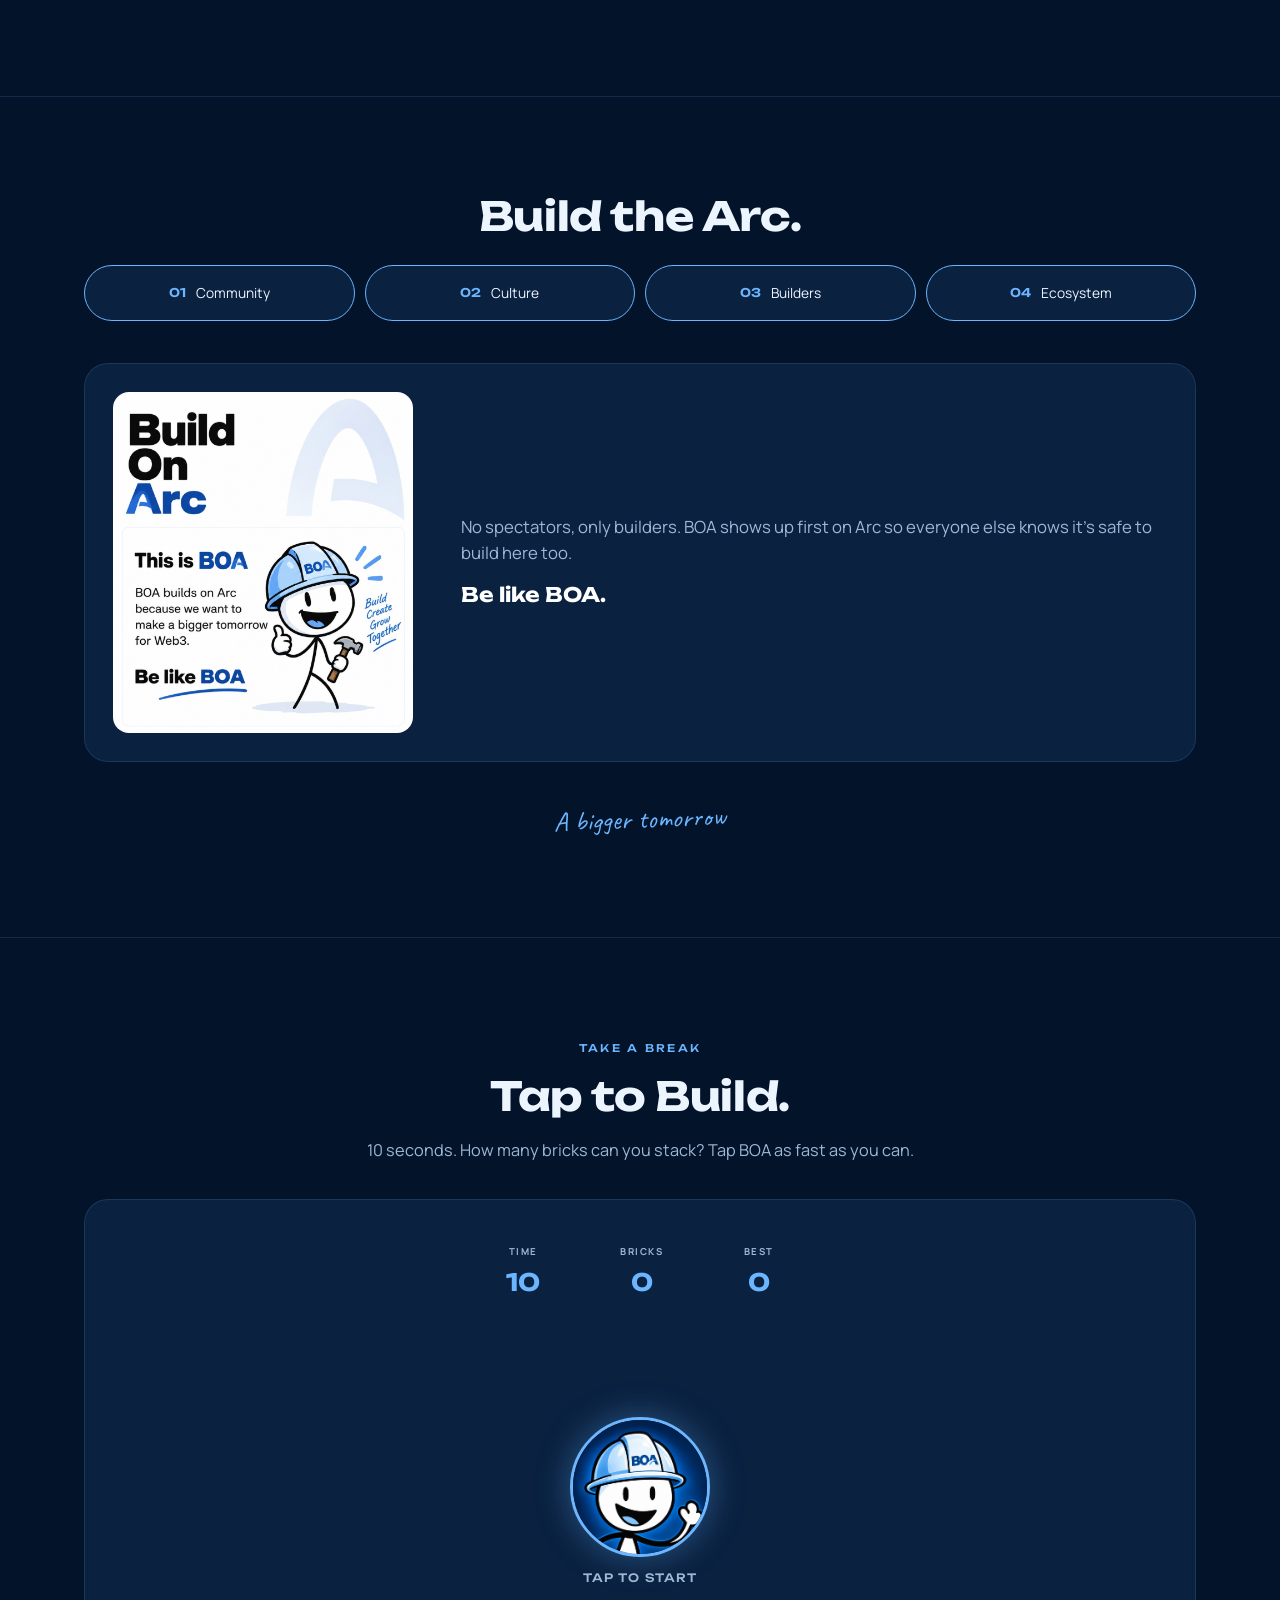
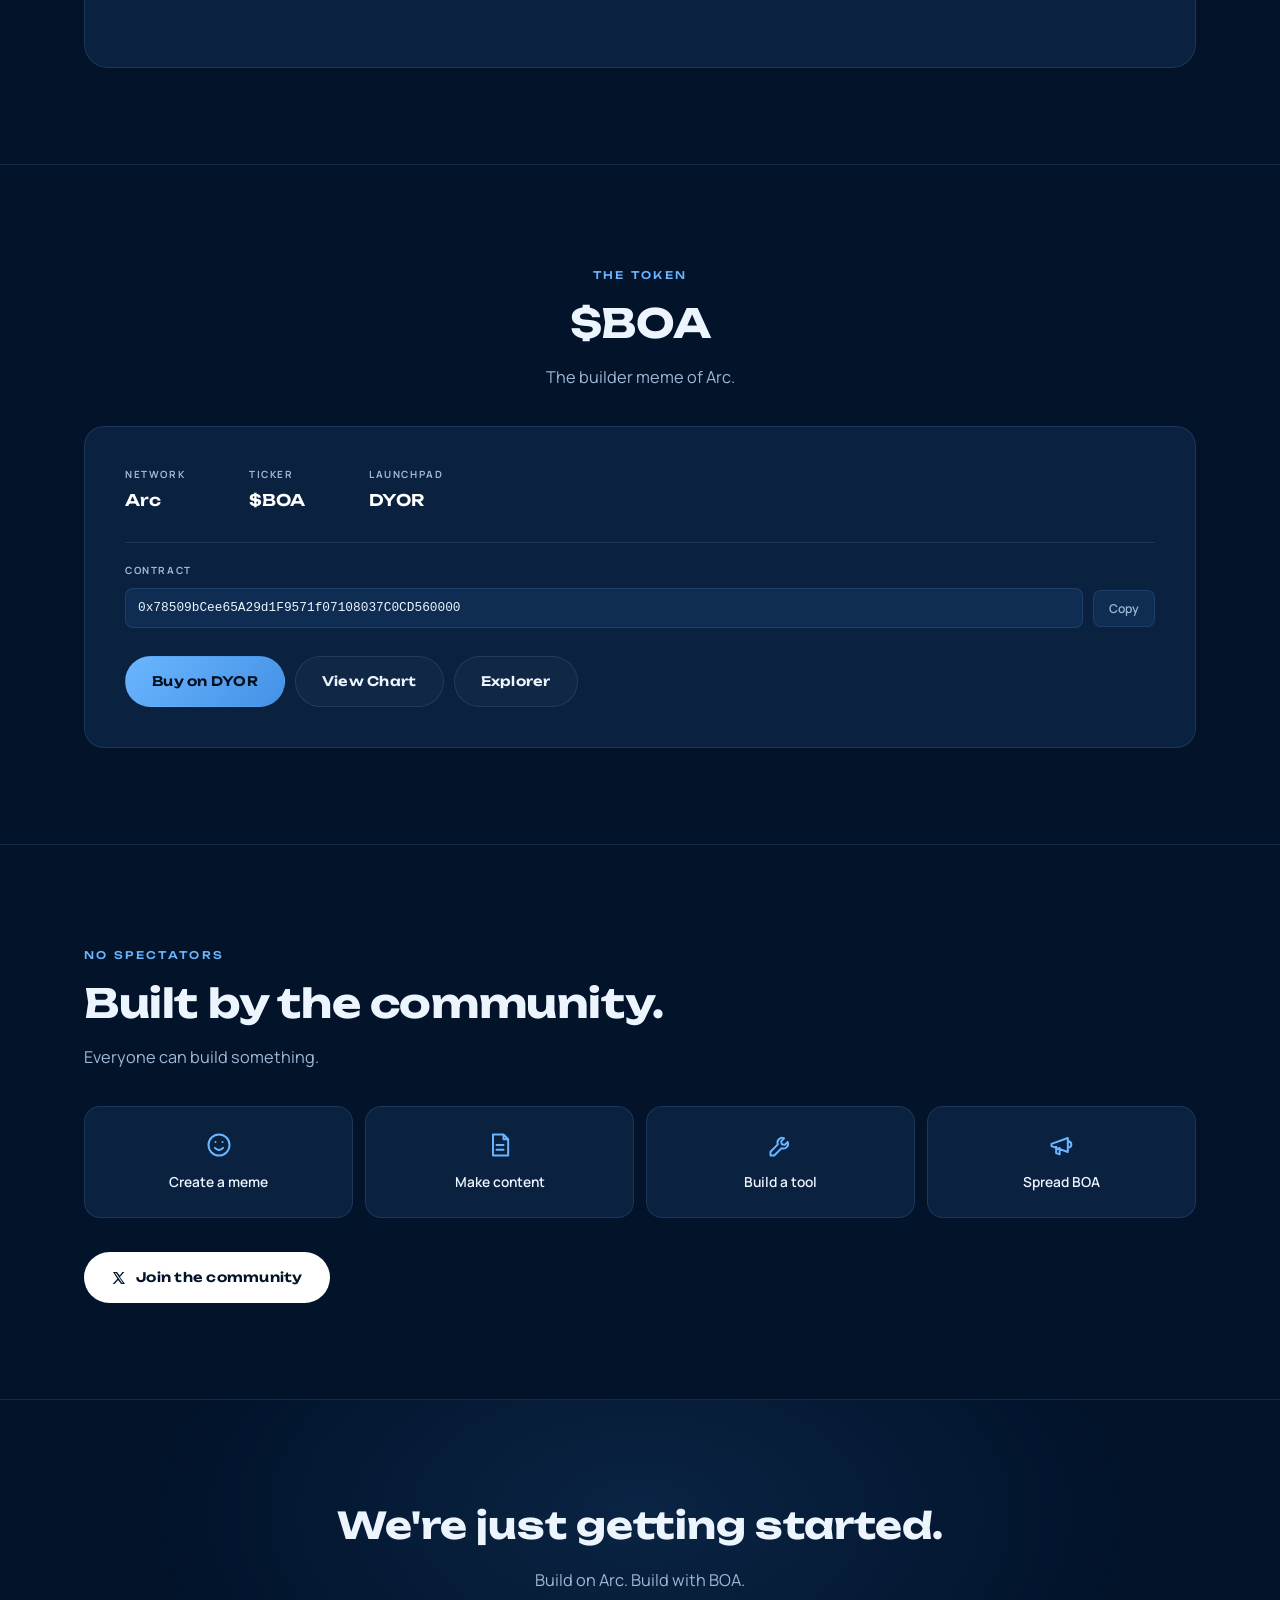
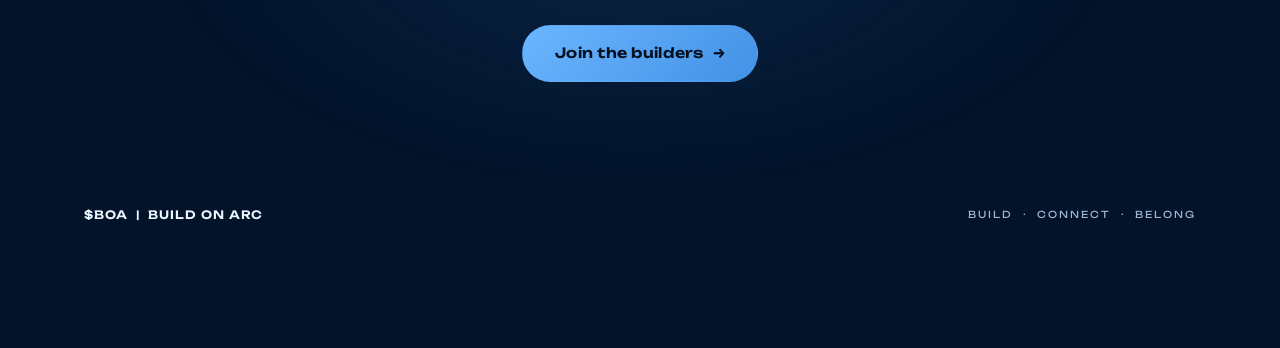
==== commit 0c661767: "Fix reveal flash-then-disappear on mobile + add the Daily Report page Found the real bug behind 'sho" ====
--- a/index.html
+++ b/index.html
@@ -14,7 +14,8 @@
 <link rel="preconnect" href="https://fonts.googleapis.com">
 <link rel="preconnect" href="https://fonts.gstatic.com" crossorigin>
 <link href="https://fonts.googleapis.com/css2?family=Unbounded:wght@500;600;700;800&family=Manrope:wght@400;500;600;700&family=Caveat:wght@600&display=swap" rel="stylesheet">
-<link rel="stylesheet" href="style.css?v=9">
+<link rel="stylesheet" href="style.css?v=10">
+<noscript><style>.reveal.reveal-pending{opacity:1 !important;transform:none !important;}</style></noscript>
 </head>
 <body>
 
@@ -39,6 +40,13 @@
           <p class="nav-dropdown-lede">We're not another trading terminal. BOA finds and backs the people actually building on Arc.</p>
         </div>
         <div class="nav-dropdown-list">
+          <a class="nav-item" href="daily.html">
+            <svg viewBox="0 0 24 24" class="ic ic-lg"><rect x="4" y="3" width="16" height="18" rx="2"/><path d="M8 8h8M8 12h8M8 16h5"/></svg>
+            <div class="nav-item-body">
+              <span class="nav-item-title">Daily Report<span class="status-badge status-live">Live</span></span>
+              <span class="nav-item-text">What Arc builders should build next, daily.</span>
+            </div>
+          </a>
           <a class="nav-item" href="builders.html#directory">
             <svg viewBox="0 0 24 24" class="ic ic-lg"><rect x="3" y="3" width="8" height="8" rx="1.5"/><rect x="13" y="3" width="8" height="8" rx="1.5"/><rect x="3" y="13" width="8" height="8" rx="1.5"/><rect x="13" y="13" width="8" height="8" rx="1.5"/></svg>
             <div class="nav-item-body">
@@ -157,7 +165,7 @@
 </div>
 
 <!-- ============ STORY — why BOA ============ -->
-<section class="section story-section reveal" id="story">
+<section class="section story-section reveal reveal-pending" id="story">
   <div class="wrap">
     <span class="eyebrow">The origin</span>
     <h2 class="section-title">From BOB to BOA.</h2>
@@ -172,7 +180,7 @@
 </section>
 
 <!-- ============ WHY ARC ============ -->
-<section class="section why-section reveal">
+<section class="section why-section reveal reveal-pending">
   <div class="wrap">
     <span class="eyebrow">The philosophy</span>
     <h2 class="section-title">Why Arc?</h2>
@@ -199,7 +207,7 @@
 </section>
 
 <!-- ============ BUILDER ROLES ============ -->
-<section class="section builder-section reveal">
+<section class="section builder-section reveal reveal-pending">
   <div class="wrap">
     <h2 class="section-title">Everyone can build.</h2>
     <p class="lede">Different skills. Different backgrounds. One Arc.</p>
@@ -229,7 +237,7 @@
 </section>
 
 <!-- ============ LIVE CHART ============ -->
-<section class="section chart-section reveal" id="chart">
+<section class="section chart-section reveal reveal-pending" id="chart">
   <div class="wrap">
     <span class="eyebrow">Live on Arc</span>
     <h2 class="section-title">Watch it move.</h2>
@@ -243,7 +251,7 @@
 </section>
 
 <!-- ============ BUILD THE ARC — scroll reveal ============ -->
-<section class="section arc-build-section reveal" id="build">
+<section class="section arc-build-section reveal reveal-pending" id="build">
   <div class="wrap">
     <h2 class="section-title">Build the Arc.</h2>
     <div class="arc-steps" id="arc-steps">
@@ -264,7 +272,7 @@
 </section>
 
 <!-- ============ MINI GAME ============ -->
-<section class="section game-section reveal" id="play">
+<section class="section game-section reveal reveal-pending" id="play">
   <div class="wrap">
     <span class="eyebrow">Take a break</span>
     <h2 class="section-title">Tap to Build.</h2>
@@ -290,7 +298,7 @@
 </section>
 
 <!-- ============ $BOA TOKEN ============ -->
-<section class="section token-section reveal" id="token">
+<section class="section token-section reveal reveal-pending" id="token">
   <div class="wrap">
     <span class="eyebrow">The token</span>
     <h2 class="section-title">$BOA</h2>
@@ -319,7 +327,7 @@
 </section>
 
 <!-- ============ COMMUNITY ============ -->
-<section class="section community-section reveal" id="community">
+<section class="section community-section reveal reveal-pending" id="community">
   <div class="wrap">
     <span class="eyebrow">No spectators</span>
     <h2 class="section-title">Built by the community.</h2>
@@ -350,7 +358,7 @@
 </section>
 
 <!-- ============ FINAL CTA ============ -->
-<section class="section final-section reveal">
+<section class="section final-section reveal reveal-pending">
   <div class="wrap">
     <h2 class="final-title">We're just getting started.</h2>
     <p class="final-sub">Build on Arc. Build with BOA.</p>
@@ -360,6 +368,11 @@
 
 <!-- ============ Floating utility dock ============ -->
 <nav class="dock" id="dock" aria-label="BOA utilities">
+  <a class="dock-item" href="daily.html" aria-label="Daily Report — Live">
+    <svg viewBox="0 0 24 24" class="ic"><rect x="4" y="3" width="16" height="18" rx="2"/><path d="M8 8h8M8 12h8M8 16h5"/></svg>
+    <span class="dock-dot dock-dot-live"></span>
+    <span class="dock-tip">Daily Report<em>Live</em></span>
+  </a>
   <a class="dock-item" href="builders.html#directory" aria-label="Builder Directory — Live">
     <svg viewBox="0 0 24 24" class="ic"><rect x="3" y="3" width="8" height="8" rx="1.5"/><rect x="13" y="3" width="8" height="8" rx="1.5"/><rect x="3" y="13" width="8" height="8" rx="1.5"/><rect x="13" y="13" width="8" height="8" rx="1.5"/></svg>
     <span class="dock-dot dock-dot-live"></span>
@@ -389,6 +402,6 @@
   </div>
 </footer>
 
-<script src="script.js?v=9"></script>
+<script src="script.js?v=10"></script>
 </body>
 </html>
--- a/style.css
+++ b/style.css
@@ -352,6 +352,45 @@
 .game-tap-hint{font-family:var(--font-display);font-weight:500;font-size:.72rem;letter-spacing:.1em;text-transform:uppercase;color:var(--ice-dim);}
 .game-result{min-height:1.4em;font-weight:600;color:var(--blue-bright);margin:16px 0 0;}
 
+/* ---------- daily report page ---------- */
+.report-hero{padding-top:64px;}
+.report-theme{
+  font-family:var(--font-display);font-weight:600;font-size:1.05rem;color:var(--ice);
+  border-left:3px solid var(--blue-bright);padding-left:16px;margin:8px 0 0;
+}
+.report-theme strong{color:var(--blue-bright);}
+.report-section .lede{max-width:none;}
+.report-quote-row{display:flex;gap:16px;flex-wrap:wrap;margin:24px 0;}
+.report-quote{flex:1 1 260px;background:var(--panel);border:1px solid var(--line);border-radius:16px;padding:22px;}
+.report-quote p{font-family:var(--font-display);font-size:1.05rem;color:#fff;margin:0;font-style:italic;}
+.report-quote-label{display:block;font-size:.62rem;font-weight:700;letter-spacing:.14em;text-transform:uppercase;margin-bottom:10px;}
+.report-quote-old .report-quote-label{color:var(--ice-dim);}
+.report-quote-new{border-color:rgba(74,222,128,.35);background:linear-gradient(135deg,rgba(74,222,128,.06),var(--panel) 60%);}
+.report-quote-new .report-quote-label{color:#4ade80;}
+
+.report-mini-grid{display:grid;grid-template-columns:repeat(2,1fr);gap:16px;}
+.report-mini-card{background:var(--panel);border:1px solid var(--line);border-radius:16px;padding:22px;}
+.report-mini-title{display:block;font-family:var(--font-display);font-weight:600;font-size:.92rem;color:var(--blue-bright);margin-bottom:8px;}
+.report-mini-card p{font-size:.88rem;color:var(--ice-dim);margin:0;line-height:1.55;}
+
+.opportunity-grid{display:grid;grid-template-columns:repeat(3,1fr);gap:16px;}
+.opportunity-card{
+  position:relative;background:var(--panel);border:1px solid var(--line);border-radius:18px;padding:26px;
+  display:flex;flex-direction:column;gap:10px;align-items:flex-start;transition:border-color .15s,transform .15s;
+}
+.opportunity-card:hover{border-color:var(--blue-bright);transform:translateY(-3px);}
+.opportunity-num{position:absolute;top:20px;right:22px;font-family:var(--font-display);font-weight:700;font-size:.72rem;color:var(--ice-dim);opacity:.6;}
+.opportunity-card .ic-lg{color:var(--blue-bright);}
+.opportunity-title{font-family:var(--font-display);font-weight:600;font-size:.95rem;color:#fff;}
+.opportunity-desc{font-size:.84rem;color:var(--ice-dim);margin:0;line-height:1.55;}
+
+.report-checklist{display:flex;flex-direction:column;gap:10px;margin:20px 0 28px;max-width:640px;}
+.report-check{
+  font-size:.9rem;color:var(--ice-dim);padding:12px 18px;background:var(--panel);border:1px solid var(--line);
+  border-radius:12px;
+}
+.report-check strong{color:var(--ice);}
+
 /* ---------- builders page ---------- */
 .builders-intro .lede{max-width:640px;}
 .spotlight-card{
@@ -380,9 +419,44 @@
   background:rgba(107,182,255,.12);border-radius:100px;padding:3px 10px;
 }
 .directory-card-desc{font-size:.85rem;color:var(--ice-dim);margin:4px 0 0;line-height:1.5;}
-.directory-card-submit{border-style:dashed;border-color:var(--line);}
+.directory-card-submit{border-style:dashed;border-color:var(--line);margin-top:16px;}
 .directory-card-submit:hover{border-color:var(--blue-bright);}
 .directory-card-submit .directory-card-tag{color:var(--ice-dim);background:rgba(159,184,214,.1);}
+
+/* directory: search + filter controls */
+.directory-controls{display:flex;flex-direction:column;gap:16px;margin-bottom:28px;}
+.directory-search-wrap{position:relative;max-width:420px;}
+.directory-search-icon{position:absolute;left:14px;top:50%;transform:translateY(-50%);width:16px;height:16px;color:var(--ice-dim);pointer-events:none;}
+.directory-search{
+  width:100%;background:var(--panel);border:1px solid var(--line);border-radius:100px;
+  padding:12px 16px 12px 40px;color:var(--ice);font-family:var(--font-body);font-size:.88rem;
+}
+.directory-search::placeholder{color:var(--ice-dim);}
+.directory-search:focus{outline:none;border-color:var(--blue-bright);}
+.directory-filters{display:flex;flex-wrap:wrap;gap:8px;}
+.filter-chip{
+  background:var(--panel);border:1px solid var(--line);color:var(--ice-dim);
+  font-family:var(--font-display);font-size:.7rem;font-weight:600;letter-spacing:.03em;
+  padding:8px 16px;border-radius:100px;cursor:pointer;transition:border-color .15s,color .15s,background .15s;
+}
+.filter-chip:hover{color:var(--ice);border-color:var(--blue-bright);}
+.filter-chip.is-active{background:var(--blue-bright);color:#03101f;border-color:var(--blue-bright);}
+
+/* directory: card details (top row with stage badge, feature tags) */
+.directory-card-top{display:flex;align-items:center;justify-content:space-between;gap:8px;width:100%;}
+.directory-card-stage{
+  flex-shrink:0;font-family:var(--font-display);font-size:.58rem;font-weight:700;letter-spacing:.06em;text-transform:uppercase;
+  padding:3px 9px;border-radius:100px;
+}
+.stage-live{background:rgba(74,222,128,.14);color:#4ade80;}
+.stage-building{background:rgba(107,182,255,.14);color:var(--blue-bright);}
+.stage-public{background:rgba(159,184,214,.12);color:var(--ice-dim);}
+.directory-card-feats{display:flex;flex-wrap:wrap;gap:6px;margin-top:8px;}
+.directory-card-feat{font-size:.7rem;color:var(--ice-dim);background:var(--panel-hi);border-radius:6px;padding:3px 9px;}
+.directory-card-nolink{cursor:default;}
+.directory-card-nolink:hover{border-color:var(--line);transform:none;}
+.directory-empty{display:none;color:var(--ice-dim);font-size:.9rem;padding:20px 0;}
+.directory-count{color:var(--ice-dim);font-size:.76rem;margin:16px 0 0;}
 
 /* ---------- token ---------- */
 .token-section{text-align:center;}
@@ -446,6 +520,9 @@
   .hero{padding:60px 0 48px;}
   .pillar-row{grid-template-columns:repeat(2,1fr);}
   .directory-grid{grid-template-columns:1fr;}
+  .report-mini-grid{grid-template-columns:1fr;}
+  .opportunity-grid{grid-template-columns:1fr;}
+  .report-quote-row{flex-direction:column;}
   .community-grid{grid-template-columns:repeat(2,1fr);}
   .token-card{padding:26px;}
   .chart-frame{height:400px;}
